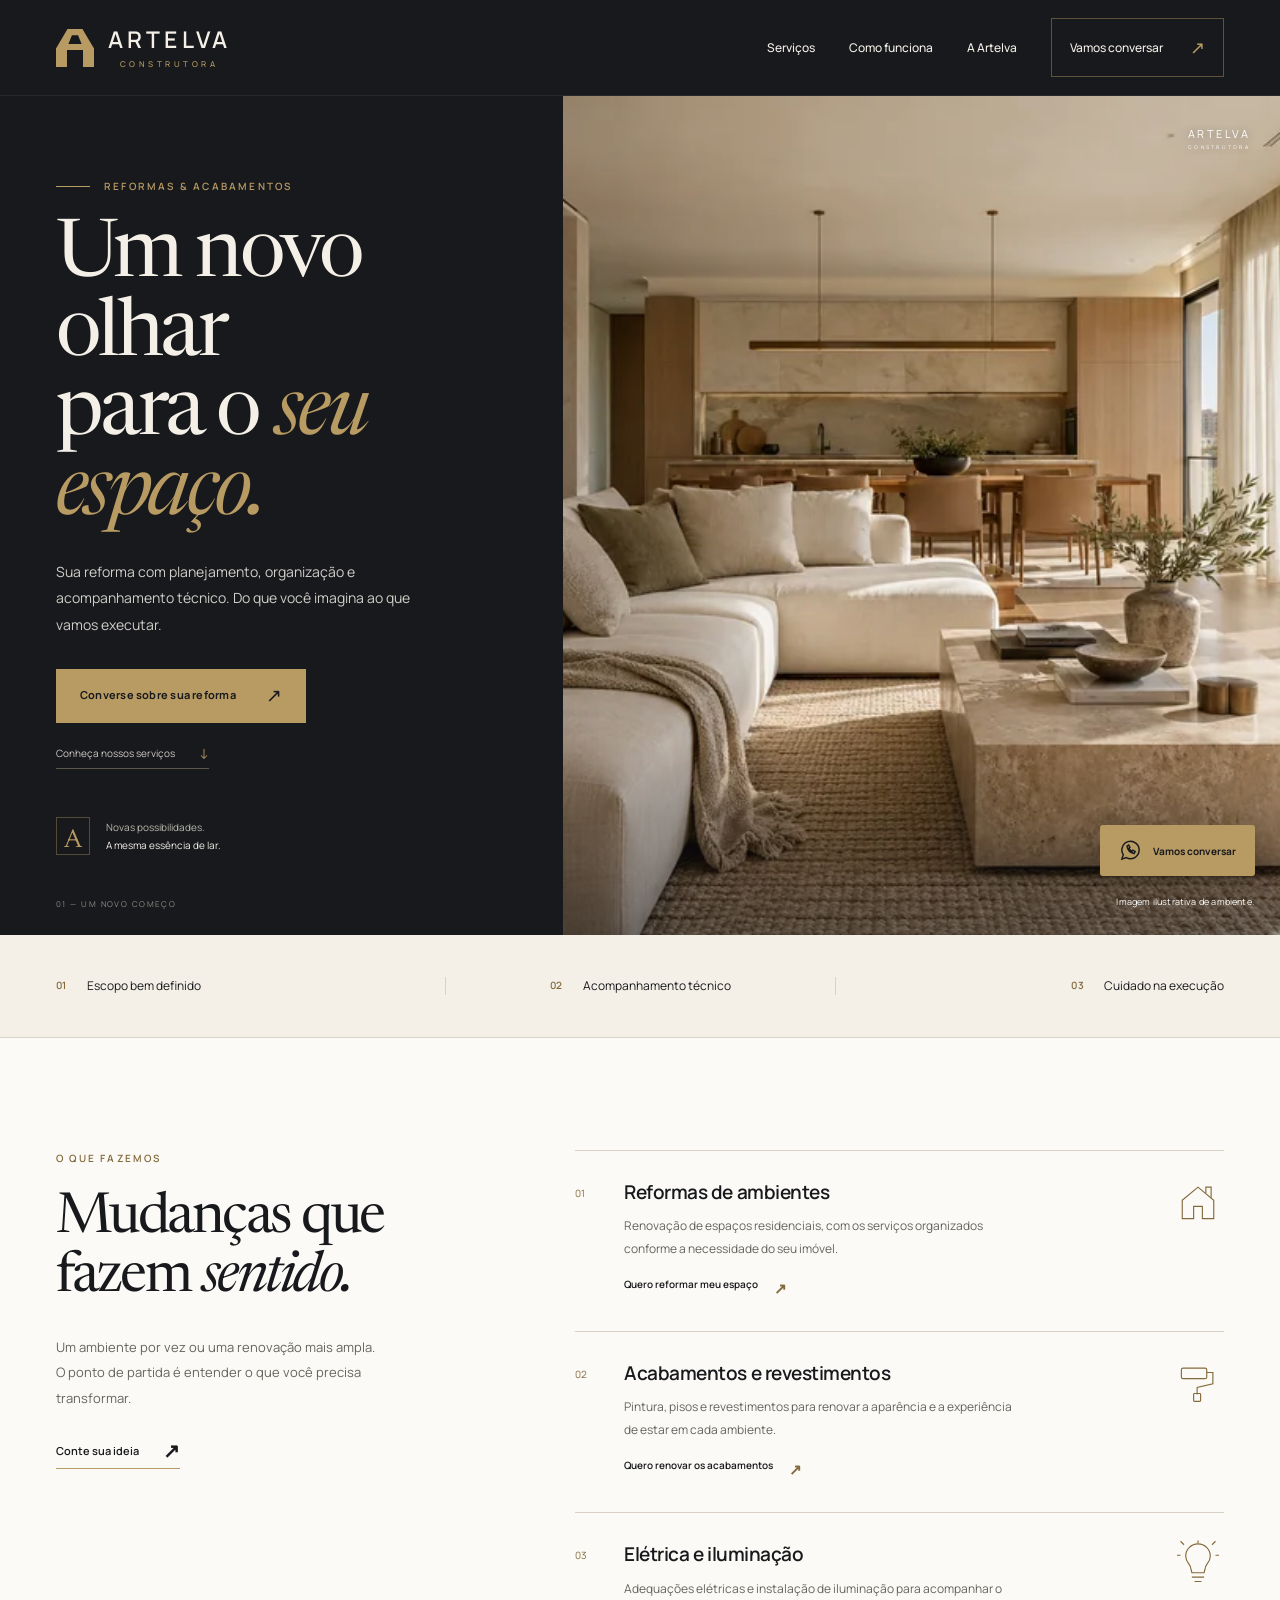
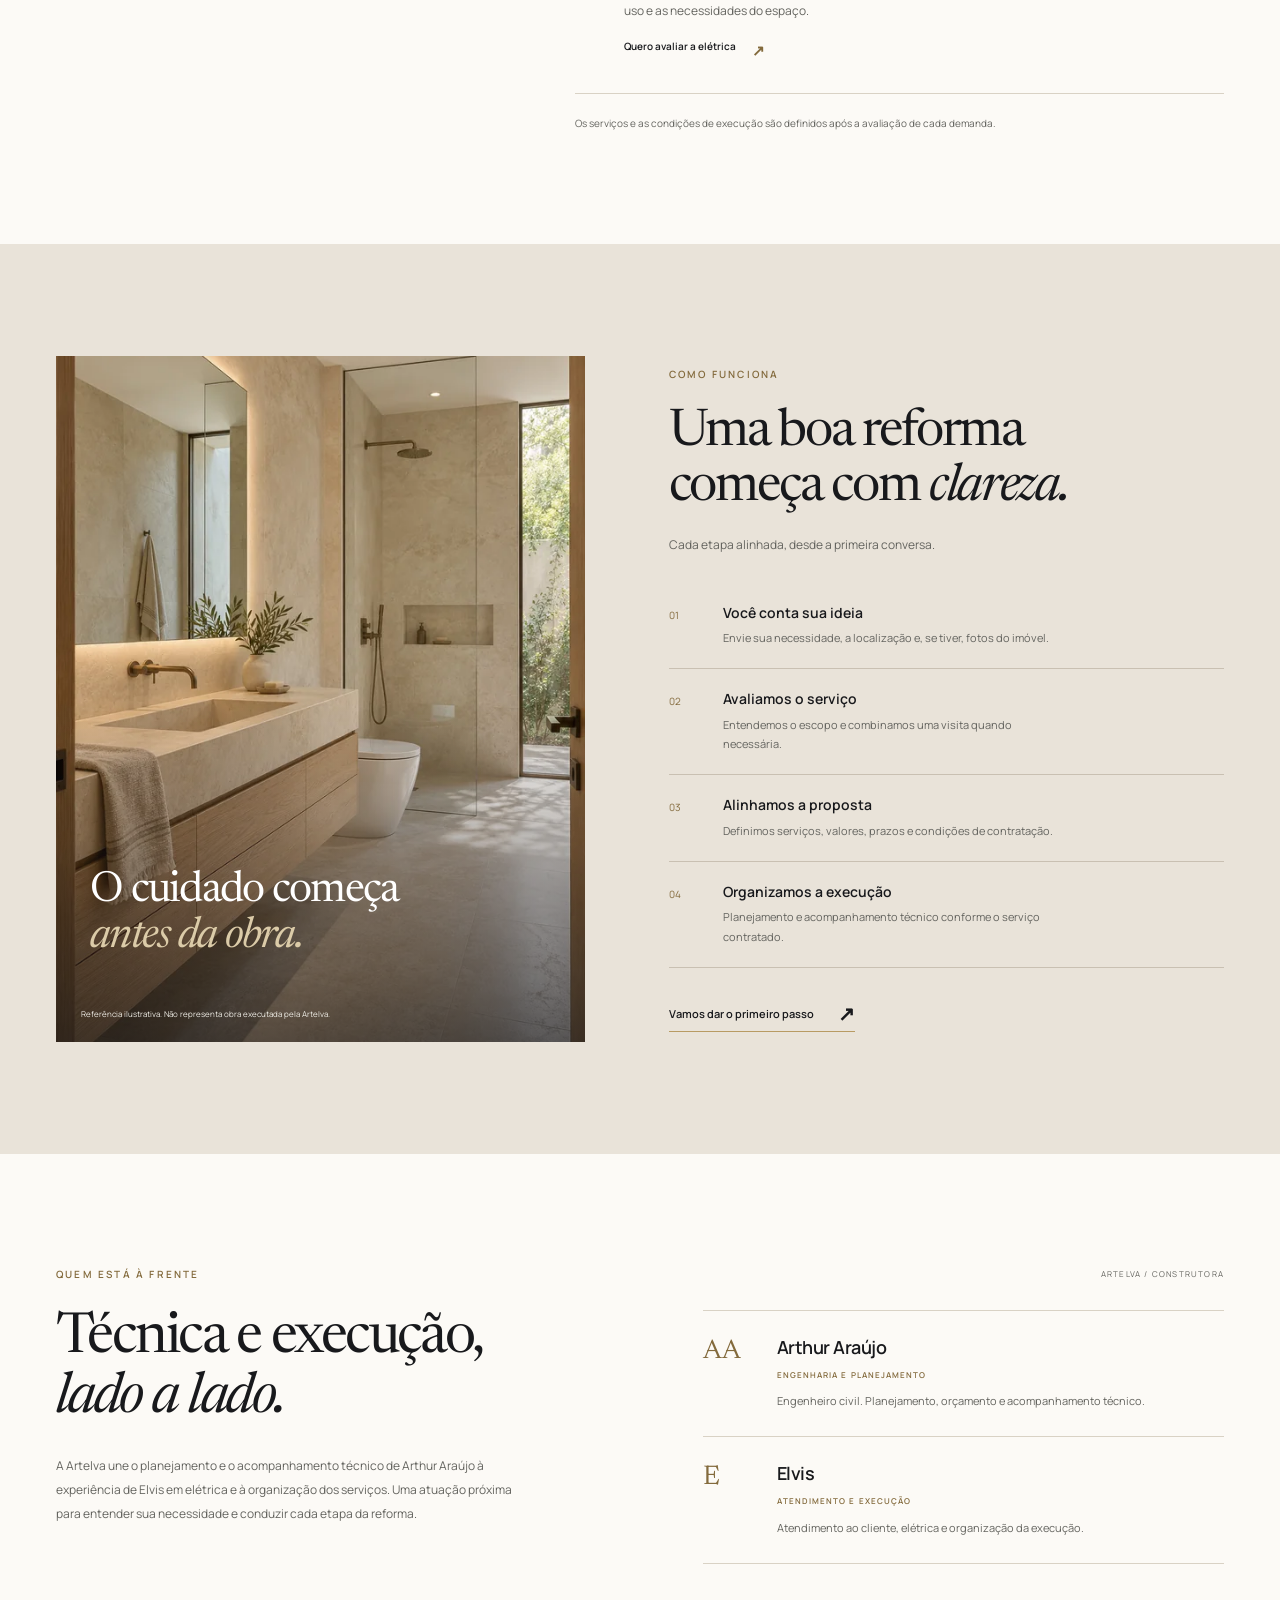
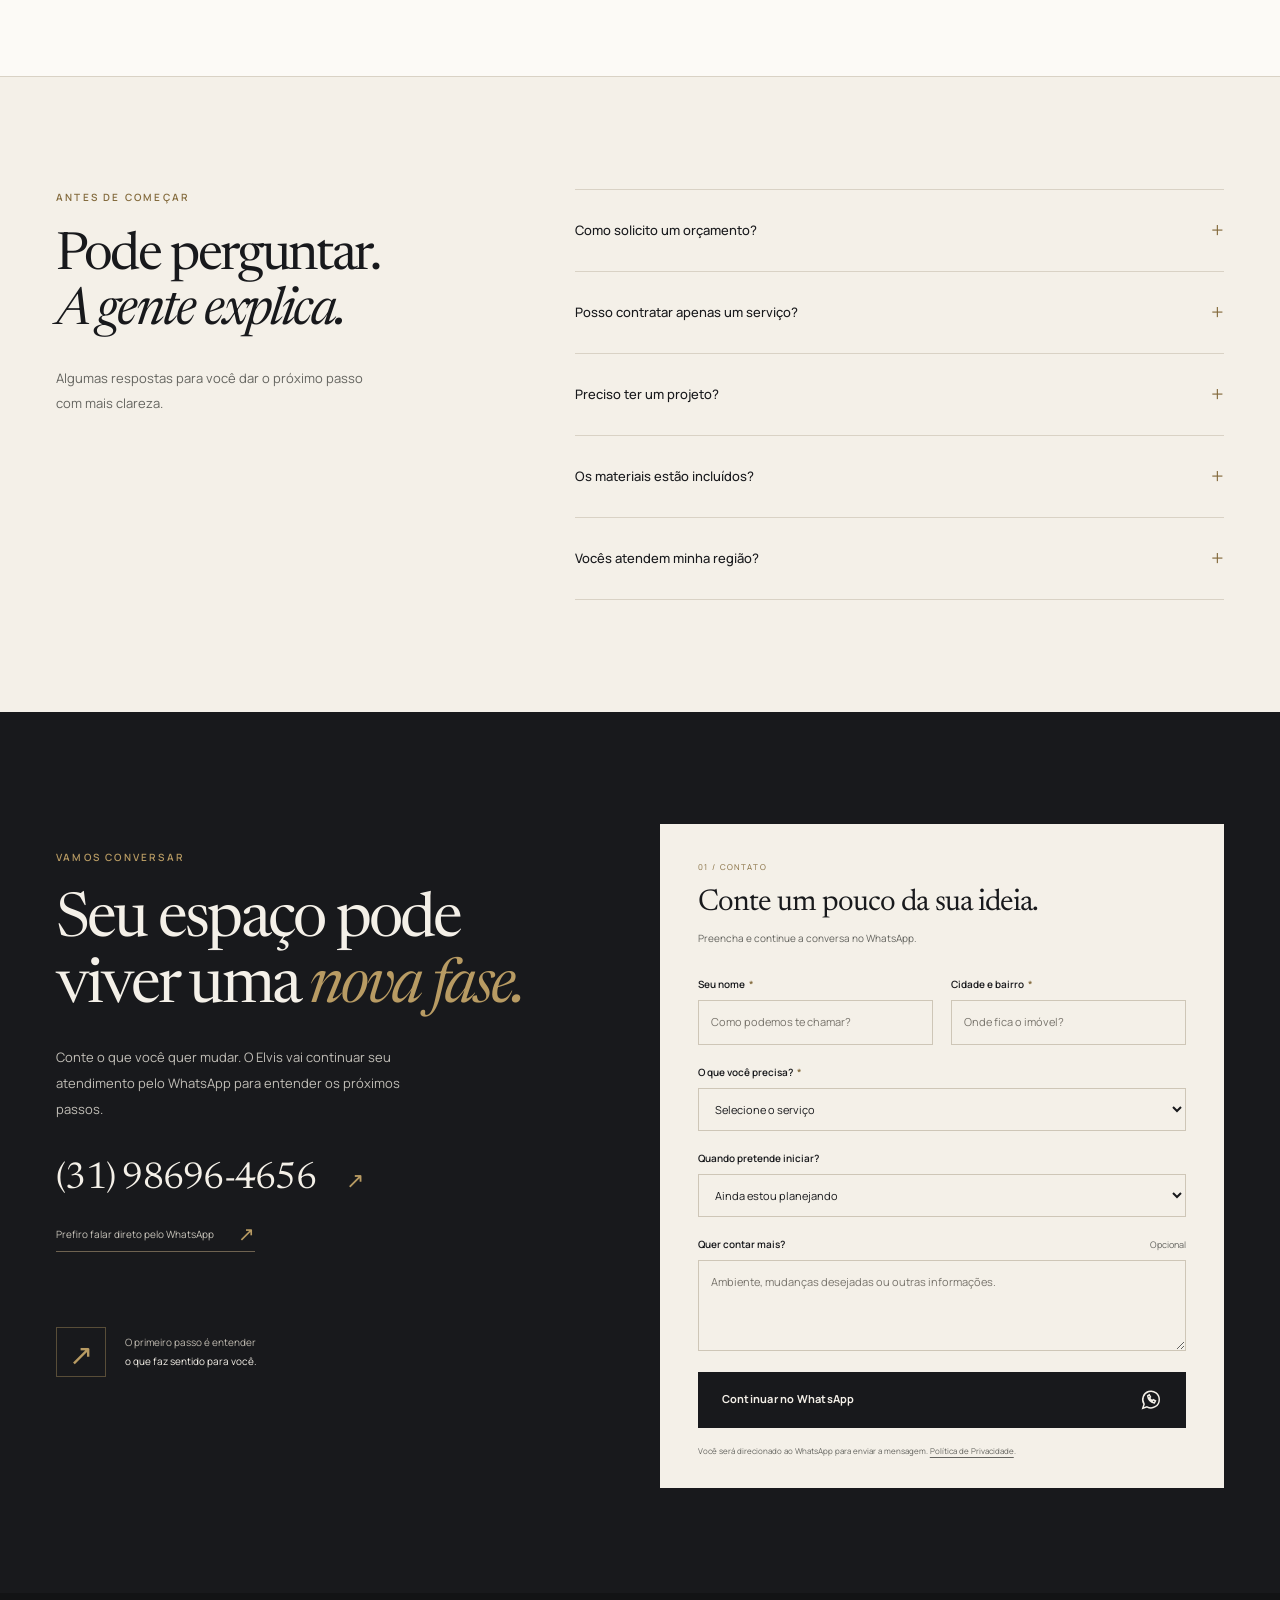
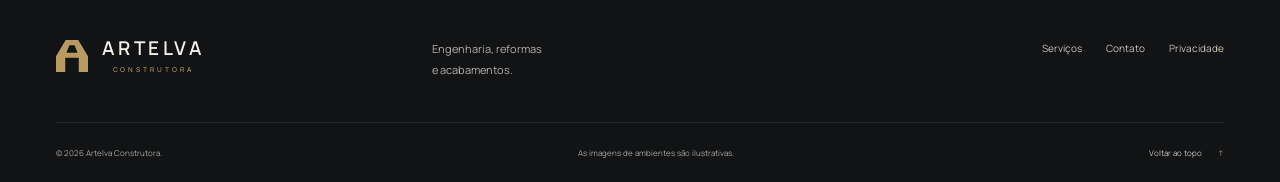
==== index.html @ 4dceb735 "Add files via upload" ====
<!doctype html>
<html lang="pt-BR">
<head>
  <meta charset="utf-8">
  <meta name="viewport" content="width=device-width, initial-scale=1">
  <meta name="theme-color" content="#18191c">
  <title>Artelva Construtora | Reformas e acabamentos</title>
  <meta name="description" content="Reformas de ambientes, pintura, revestimentos, elétrica e iluminação. Conheça a Artelva Construtora e converse sobre sua reforma pelo WhatsApp.">
  <meta property="og:type" content="website">
  <meta property="og:locale" content="pt_BR">
  <meta property="og:site_name" content="Artelva Construtora">
  <meta property="og:title" content="Artelva Construtora | Um novo olhar para o seu espaço">
  <meta property="og:description" content="Reformas e acabamentos com planejamento, organização e acompanhamento técnico. Converse com a Artelva pelo WhatsApp.">
  <meta name="twitter:card" content="summary_large_image">
  <link rel="icon" href="./assets/favicon.svg" type="image/svg+xml">
  <link rel="preload" href="./assets/fonts/manrope.woff2" as="font" type="font/woff2" crossorigin>
  <link rel="preload" href="./assets/fonts/newsreader.woff2" as="font" type="font/woff2" crossorigin>
  <link rel="preload" href="./assets/images/sala-1600.webp" as="image" imagesrcset="./assets/images/sala-800.webp 800w, ./assets/images/sala-1600.webp 1600w" imagesizes="(max-width: 760px) 100vw, 56vw">
  <link rel="stylesheet" href="./styles.css">
  <script src="./config.js" defer></script>
  <script src="./script.js" defer></script>
  <script type="application/ld+json">
  {"@context":"https://schema.org","@type":"GeneralContractor","name":"Artelva Construtora","description":"Reformas de ambientes, pintura, revestimentos, elétrica e iluminação.","telephone":"+55 31 98696-4656","contactPoint":{"@type":"ContactPoint","telephone":"+55 31 98696-4656","contactType":"customer service","availableLanguage":"Portuguese"}}
  </script>
</head>
<body>
  <a class="skip-link" href="#conteudo">Pular para o conteúdo</a>
  <header class="site-header">
    <div class="container header-inner">
      <a class="brand" href="#inicio" aria-label="Artelva Construtora, início">
        <svg class="brand-symbol" viewBox="0 0 100 100" aria-hidden="true"><path fill="currentColor" fill-rule="evenodd" d="M30.3 0H69.6L100 51.1V100H71.1V55.1H28.9V100H0V51.1ZM42 16.3H58L67.4 39.7H32.6Z"/></svg>
        <span class="brand-words"><span>ARTELVA</span><small>CONSTRUTORA</small></span>
      </a>
      <button class="menu-toggle" type="button" aria-expanded="false" aria-controls="navegacao" aria-label="Abrir menu" hidden><span></span><span></span></button>
      <nav class="main-nav" id="navegacao" aria-label="Menu principal">
        <a href="#servicos">Serviços</a>
        <a href="#processo">Como funciona</a>
        <a href="#sobre">A Artelva</a>
        <a class="nav-cta" href="#contato">Vamos conversar <span aria-hidden="true">↗</span></a>
      </nav>
    </div>
  </header>
  <main id="conteudo">
    <section class="hero" id="inicio" aria-labelledby="hero-title">
      <div class="hero-copy">
        <p class="eyebrow"><span></span> REFORMAS &amp; ACABAMENTOS</p>
        <h1 id="hero-title">Um novo olhar<br>para o <em>seu espaço.</em></h1>
        <p class="hero-description">Sua reforma com planejamento, organização e acompanhamento técnico. Do que você imagina ao que vamos executar.</p>
        <a class="button button-gold" href="#contato">Converse sobre sua reforma <span aria-hidden="true">↗</span></a>
        <a class="text-link hero-secondary" href="#servicos">Conheça nossos serviços <span aria-hidden="true">↓</span></a>
        <div class="hero-note"><span class="small-mark" aria-hidden="true">A</span><p>Novas possibilidades.<br><strong>A mesma essência de lar.</strong></p></div>
      </div>
      <figure class="hero-visual">
        <img src="./assets/images/sala-1600.webp" srcset="./assets/images/sala-800.webp 800w, ./assets/images/sala-1600.webp 1600w" sizes="(max-width: 760px) 100vw, 56vw" width="1536" height="1024" alt="Referência ilustrativa de sala integrada, com madeira clara, pedra natural e iluminação suave." fetchpriority="high" decoding="async">
        <div class="image-brand" aria-hidden="true">ARTELVA <span>CONSTRUTORA</span></div>
        <figcaption>Imagem ilustrativa de ambiente.</figcaption>
      </figure>
      <span class="hero-index" aria-hidden="true">01 — UM NOVO COMEÇO</span>
    </section>

    <div class="principles" aria-label="Nossa forma de trabalhar">
      <div class="container principles-inner">
        <p><span aria-hidden="true">01</span> Escopo bem definido</p>
        <p><span aria-hidden="true">02</span> Acompanhamento técnico</p>
        <p><span aria-hidden="true">03</span> Cuidado na execução</p>
      </div>
    </div>

    <section class="section services" id="servicos" aria-labelledby="services-title">
      <div class="container services-layout">
        <div class="section-intro">
          <p class="eyebrow dark-eyebrow">O QUE FAZEMOS</p>
          <h2 id="services-title">Mudanças que<br>fazem <em>sentido.</em></h2>
          <p>Um ambiente por vez ou uma renovação mais ampla. O ponto de partida é entender o que você precisa transformar.</p>
          <a class="text-link" href="#contato">Conte sua ideia <span aria-hidden="true">↗</span></a>
        </div>
        <div class="service-list">
          <article class="service-item">
            <span class="service-number" aria-hidden="true">01</span>
            <div><h3>Reformas de ambientes</h3><p>Renovação de espaços residenciais, com os serviços organizados conforme a necessidade do seu imóvel.</p><a class="service-link" href="#contato" data-service="Reformas de ambientes">Quero reformar meu espaço <span aria-hidden="true">↗</span></a></div>
            <svg class="service-icon" viewBox="0 0 48 48" fill="none" stroke="currentColor" stroke-width="1.3" aria-hidden="true"><path d="m6 22 18-15 18 15v21H29V29H19v14H6Z"/><path d="M33 14V7h6v12"/></svg>
          </article>
          <article class="service-item">
            <span class="service-number" aria-hidden="true">02</span>
            <div><h3>Acabamentos e revestimentos</h3><p>Pintura, pisos e revestimentos para renovar a aparência e a experiência de estar em cada ambiente.</p><a class="service-link" href="#contato" data-service="Pintura e revestimentos">Quero renovar os acabamentos <span aria-hidden="true">↗</span></a></div>
            <svg class="service-icon" viewBox="0 0 48 48" fill="none" stroke="currentColor" stroke-width="1.3" aria-hidden="true"><rect x="5" y="7" width="29" height="12" rx="2"/><path d="M34 12h7v13L23 29v8"/><rect x="19" y="36" width="8" height="9" rx="1"/></svg>
          </article>
          <article class="service-item">
            <span class="service-number" aria-hidden="true">03</span>
            <div><h3>Elétrica e iluminação</h3><p>Adequações elétricas e instalação de iluminação para acompanhar o uso e as necessidades do espaço.</p><a class="service-link" href="#contato" data-service="Elétrica e iluminação">Quero avaliar a elétrica <span aria-hidden="true">↗</span></a></div>
            <svg class="service-icon" viewBox="0 0 48 48" fill="none" stroke="currentColor" stroke-width="1.3" aria-hidden="true"><path d="M16 30c0-6-6-7-6-15a14 14 0 0 1 28 0c0 8-6 9-6 15l-1 4H17Z"/><path d="M17 39h14M20 44h8M24 0v-3M4 14H0m48 0h-4M8 2 4-2m36 4 4-4"/></svg>
          </article>
          <p class="service-note">Os serviços e as condições de execução são definidos após a avaliação de cada demanda.</p>
        </div>
      </div>
    </section>

    <section class="section process" id="processo" aria-labelledby="process-title">
      <div class="container process-layout">
        <figure class="process-visual">
          <img src="./assets/images/banheiro-1000.webp" srcset="./assets/images/banheiro-600.webp 600w, ./assets/images/banheiro-1000.webp 1000w" sizes="(max-width: 760px) 100vw, 42vw" width="1024" height="1536" alt="Referência ilustrativa de banheiro contemporâneo, com bancada de pedra, madeira e revestimentos claros." loading="lazy" decoding="async">
          <figcaption>Referência ilustrativa. Não representa obra executada pela Artelva.</figcaption>
          <span class="visual-caption" aria-hidden="true">O cuidado começa<br><em>antes da obra.</em></span>
        </figure>
        <div class="process-copy">
          <p class="eyebrow dark-eyebrow">COMO FUNCIONA</p>
          <h2 id="process-title">Uma boa reforma<br>começa com <em>clareza.</em></h2>
          <p class="section-description">Cada etapa alinhada, desde a primeira conversa.</p>
          <ol class="steps">
            <li><span aria-hidden="true">01</span><div><h3>Você conta sua ideia</h3><p>Envie sua necessidade, a localização e, se tiver, fotos do imóvel.</p></div></li>
            <li><span aria-hidden="true">02</span><div><h3>Avaliamos o serviço</h3><p>Entendemos o escopo e combinamos uma visita quando necessária.</p></div></li>
            <li><span aria-hidden="true">03</span><div><h3>Alinhamos a proposta</h3><p>Definimos serviços, valores, prazos e condições de contratação.</p></div></li>
            <li><span aria-hidden="true">04</span><div><h3>Organizamos a execução</h3><p>Planejamento e acompanhamento técnico conforme o serviço contratado.</p></div></li>
          </ol>
          <a class="text-link" href="#contato">Vamos dar o primeiro passo <span aria-hidden="true">↗</span></a>
        </div>
      </div>
    </section>

    <section class="section about" id="sobre" aria-labelledby="about-title">
      <div class="container">
        <div class="about-top"><p class="eyebrow dark-eyebrow">QUEM ESTÁ À FRENTE</p><span class="about-signature" aria-hidden="true">ARTELVA / CONSTRUTORA</span></div>
        <div class="about-layout">
          <div><h2 id="about-title">Técnica e execução,<br><em>lado a lado.</em></h2><p class="about-description">A Artelva une o planejamento e o acompanhamento técnico de Arthur Araújo à experiência de Elvis em elétrica e à organização dos serviços. Uma atuação próxima para entender sua necessidade e conduzir cada etapa da reforma.</p></div>
          <div class="team-list">
            <article class="team-member"><span class="team-initial" aria-hidden="true">AA</span><div><h3>Arthur Araújo</h3><p class="team-role">ENGENHARIA E PLANEJAMENTO</p><p>Engenheiro civil. Planejamento, orçamento e acompanhamento técnico.</p></div></article>
            <article class="team-member"><span class="team-initial" aria-hidden="true">E</span><div><h3>Elvis</h3><p class="team-role">ATENDIMENTO E EXECUÇÃO</p><p>Atendimento ao cliente, elétrica e organização da execução.</p></div></article>
          </div>
        </div>
      </div>
    </section>

    <section class="section faq" id="duvidas" aria-labelledby="faq-title">
      <div class="container faq-layout">
        <div class="section-intro"><p class="eyebrow dark-eyebrow">ANTES DE COMEÇAR</p><h2 id="faq-title">Pode perguntar.<br><em>A gente explica.</em></h2><p>Algumas respostas para você dar o próximo passo com mais clareza.</p></div>
        <div class="faq-list">
          <details><summary>Como solicito um orçamento?<span aria-hidden="true">+</span></summary><p>Entre em contato pelo WhatsApp e envie o serviço desejado, a cidade e o bairro do imóvel. Fotos ou vídeos ajudam na primeira avaliação. Depois, alinhamos as informações e a necessidade de uma visita.</p></details>
          <details><summary>Posso contratar apenas um serviço?<span aria-hidden="true">+</span></summary><p>Sim. Você pode solicitar um serviço específico, como pintura, revestimentos ou elétrica e iluminação. A proposta considera o que será executado e as condições do local.</p></details>
          <details><summary>Preciso ter um projeto?<span aria-hidden="true">+</span></summary><p>Depende das intervenções. Se você já tem projeto, envie para avaliação. Quando forem necessários projetos ou definições técnicas adicionais, essa necessidade será alinhada antes da contratação.</p></details>
          <details><summary>Os materiais estão incluídos?<span aria-hidden="true">+</span></summary><p>A proposta informa quais materiais, serviços e demais itens estão incluídos. Tudo é alinhado antes da contratação, conforme o escopo de cada reforma.</p></details>
          <details><summary>Vocês atendem minha região?<span aria-hidden="true">+</span></summary><p>Informe sua cidade e seu bairro pelo WhatsApp. Confirmamos a possibilidade de atendimento antes de combinar a visita.</p></details>
        </div>
      </div>
    </section>

    <section class="section contact" id="contato" aria-labelledby="contact-title">
      <div class="container contact-layout">
        <div class="contact-copy">
          <p class="eyebrow">VAMOS CONVERSAR</p>
          <h2 id="contact-title">Seu espaço pode<br>viver uma <em>nova fase.</em></h2>
          <p>Conte o que você quer mudar. O Elvis vai continuar seu atendimento pelo WhatsApp para entender os próximos passos.</p>
          <a class="contact-phone" href="https://wa.me/5531986964656?text=Ol%C3%A1%21%20Vim%20pelo%20site%20da%20Artelva%20e%20gostaria%20de%20conversar%20sobre%20uma%20reforma." data-whatsapp data-placement="contact_phone" target="_blank" rel="noopener noreferrer"><span data-phone-display>(31) 98696-4656</span><span aria-hidden="true">↗</span></a>
          <a class="text-link contact-direct" href="https://wa.me/5531986964656?text=Ol%C3%A1%21%20Vim%20pelo%20site%20da%20Artelva%20e%20gostaria%20de%20conversar%20sobre%20uma%20reforma." data-whatsapp data-placement="contact_direct" target="_blank" rel="noopener noreferrer">Prefiro falar direto pelo WhatsApp <span aria-hidden="true">↗</span></a>
          <p class="contact-region" data-region hidden></p>
          <div class="contact-detail"><span aria-hidden="true">↗</span><p>O primeiro passo é entender<br><strong>o que faz sentido para você.</strong></p></div>
        </div>
        <form class="quote-form" id="quote-form" action="https://wa.me/5531986964656" method="get" aria-labelledby="form-title">
          <div class="form-heading"><span class="form-number" aria-hidden="true">01 / CONTATO</span><h3 id="form-title">Conte um pouco da sua ideia.</h3><p>Preencha e continue a conversa no WhatsApp.</p></div>
          <div class="form-grid">
            <div class="field"><label for="client-name">Seu nome <span aria-hidden="true">*</span></label><input id="client-name" name="nome" type="text" autocomplete="name" minlength="2" maxlength="80" placeholder="Como podemos te chamar?" required></div>
            <div class="field"><label for="client-location">Cidade e bairro <span aria-hidden="true">*</span></label><input id="client-location" name="local" type="text" autocomplete="off" minlength="3" maxlength="140" placeholder="Onde fica o imóvel?" required></div>
          </div>
          <div class="field"><label for="client-service">O que você precisa? <span aria-hidden="true">*</span></label><select id="client-service" name="servico" required><option value="">Selecione o serviço</option><option>Reformas de ambientes</option><option>Pintura e revestimentos</option><option>Elétrica e iluminação</option><option>Mais de um serviço</option><option>Quero entender as possibilidades</option></select></div>
          <div class="field"><label for="client-time">Quando pretende iniciar?</label><select id="client-time" name="prazo"><option>Ainda estou planejando</option><option>Assim que possível</option><option>Nos próximos 30 dias</option><option>Daqui a 1 a 3 meses</option><option>Mais adiante</option></select></div>
          <div class="field"><label for="client-description">Quer contar mais? <span class="optional">Opcional</span></label><textarea id="client-description" name="detalhes" rows="3" maxlength="1000" placeholder="Ambiente, mudanças desejadas ou outras informações."></textarea></div>
          <button class="button button-dark form-submit" type="submit">Continuar no WhatsApp <svg viewBox="0 0 24 24" fill="none" stroke="currentColor" stroke-width="1.6" aria-hidden="true"><path d="M21 11.6a9 9 0 0 1-13.4 7.8L3 21l1.5-4.6A9 9 0 1 1 21 11.6Z"/><path d="M8.4 7.5c.5 3.9 3.2 6.8 7.3 7.7l1.2-2.2-2.5-1.3-1 1.1a7.2 7.2 0 0 1-3-3.1l1-1-1.3-2.4Z"/></svg></button>
          <p class="form-status" id="form-status" role="status" aria-live="polite"></p>
          <p class="form-privacy">Você será direcionado ao WhatsApp para enviar a mensagem. <a href="./privacidade.html">Política de Privacidade</a>.</p>
          <noscript><p class="noscript-note">Para montar a mensagem automaticamente, ative o JavaScript ou <a href="https://wa.me/5531986964656" target="_blank" rel="noopener noreferrer">fale diretamente pelo WhatsApp</a>.</p></noscript>
        </form>
      </div>
    </section>
  </main>
  <footer class="site-footer">
    <div class="container footer-main">
      <a class="brand" href="#inicio" aria-label="Artelva Construtora, voltar ao início"><svg class="brand-symbol" viewBox="0 0 100 100" aria-hidden="true"><path fill="currentColor" fill-rule="evenodd" d="M30.3 0H69.6L100 51.1V100H71.1V55.1H28.9V100H0V51.1ZM42 16.3H58L67.4 39.7H32.6Z"/></svg><span class="brand-words"><span>ARTELVA</span><small>CONSTRUTORA</small></span></a>
      <p>Engenharia, reformas<br>e acabamentos.</p>
      <div class="footer-links"><a href="#servicos">Serviços</a><a href="#contato">Contato</a><a href="./privacidade.html">Privacidade</a><a data-instagram target="_blank" rel="noopener noreferrer" hidden>Instagram <span aria-hidden="true">↗</span></a><button type="button" class="text-button" data-consent-settings hidden>Preferências de medição</button></div>
    </div>
    <div class="container footer-bottom"><p>© <span data-year>2026</span> Artelva Construtora.</p><p>As imagens de ambientes são ilustrativas.</p><a href="#inicio">Voltar ao topo <span aria-hidden="true">↑</span></a></div>
  </footer>
  <a class="floating-whatsapp" href="https://wa.me/5531986964656?text=Ol%C3%A1%21%20Vim%20pelo%20site%20da%20Artelva%20e%20gostaria%20de%20conversar%20sobre%20uma%20reforma." data-whatsapp data-placement="floating" target="_blank" rel="noopener noreferrer" aria-label="Conversar com a Artelva no WhatsApp"><svg viewBox="0 0 24 24" fill="none" stroke="currentColor" stroke-width="1.5" aria-hidden="true"><path d="M21 11.6a9 9 0 0 1-13.4 7.8L3 21l1.5-4.6A9 9 0 1 1 21 11.6Z"/><path d="M8.4 7.5c.5 3.9 3.2 6.8 7.3 7.7l1.2-2.2-2.5-1.3-1 1.1a7.2 7.2 0 0 1-3-3.1l1-1-1.3-2.4Z"/></svg><span>Vamos conversar</span></a>
  <section class="consent-banner" id="consent-banner" aria-labelledby="consent-title" hidden><div><h2 id="consent-title">Medição de anúncios</h2><p>Com sua permissão, usamos ferramentas de medição para entender os acessos e os cliques nos anúncios. Você pode conversar conosco mesmo se recusar. <a href="./privacidade.html">Saiba mais</a>.</p></div><div class="consent-actions"><button type="button" class="button button-outline" data-consent="denied">Recusar</button><button type="button" class="button button-gold" data-consent="granted">Aceitar medição</button></div></section>
</body>
</html>
---- styles.css ----
@font-face{font-family:Manrope;src:url('./assets/fonts/manrope.woff2') format('woff2');font-style:normal;font-weight:200 800;font-display:swap}
@font-face{font-family:Newsreader;src:url('./assets/fonts/newsreader.woff2') format('woff2');font-style:normal;font-weight:200 800;font-display:swap}
@font-face{font-family:Newsreader;src:url('./assets/fonts/newsreader-italic.woff2') format('woff2');font-style:italic;font-weight:200 800;font-display:swap}
:root{--ink:#18191c;--ink-soft:#242529;--gold:#b89b63;--gold-dark:#836a3c;--ivory:#f4f0e8;--paper:#fcfaf6;--sand:#e9e3d9;--muted:#64645f;--line:#d9d2c5;--serif:Newsreader,Georgia,'Times New Roman',serif;--sans:Manrope,Arial,sans-serif;--container:1248px}
*{box-sizing:border-box}html{scroll-behavior:smooth;scroll-padding-top:105px}body{margin:0;background:var(--ivory);color:var(--ink);font:15px/1.8 var(--sans);-webkit-font-smoothing:antialiased}a{color:inherit;text-decoration:none}button,input,select,textarea{font:inherit}button,a,input,select,textarea{-webkit-tap-highlight-color:transparent}button{cursor:pointer}button:disabled{cursor:wait}button,a{touch-action:manipulation}img,svg{display:block;max-width:100%}figure,p,h1,h2,h3{margin:0}ul,ol{margin:0;padding:0}em{font-family:var(--serif);font-weight:400}h1,h2{font-family:var(--serif);font-weight:400;letter-spacing:-.045em;line-height:1.06}h2{font-size:clamp(44px,4.4vw,64px)}h3{font-weight:600;line-height:1.4}p{overflow-wrap:break-word}a,button,input,select,textarea,summary{outline-offset:5px}a:focus-visible,button:focus-visible,input:focus-visible,select:focus-visible,textarea:focus-visible,summary:focus-visible{outline:2px solid var(--gold-dark)}[hidden]{display:none!important}::selection{background:var(--gold);color:var(--ink)}.container{width:min(var(--container),calc(100% - 112px));margin-inline:auto}.section{padding:112px 0}.eyebrow{font-size:10px;font-weight:600;letter-spacing:.22em;line-height:1.6;color:var(--gold);margin-bottom:24px;display:flex;align-items:center;gap:14px}.eyebrow>span{height:1px;width:34px;background:currentColor}.dark-eyebrow{color:var(--gold-dark)}.skip-link{position:fixed;top:8px;left:8px;z-index:200;padding:12px 18px;background:var(--gold);color:var(--ink);transform:translateY(-150%)}.skip-link:focus{transform:translateY(0)}
.site-header{height:96px;background:var(--ink);color:var(--ivory);border-bottom:1px solid #ffffff12;position:relative;z-index:40}.header-inner{height:100%;display:flex;align-items:center;justify-content:space-between;gap:24px}.brand{display:inline-flex;gap:14px;align-items:center;flex-shrink:0}.brand-symbol{width:38px;height:38px;color:var(--gold)}.brand-words{display:flex;flex-direction:column;align-items:center;line-height:1}.brand-words>span{font-size:23px;font-weight:600;letter-spacing:.18em;margin-right:-.18em}.brand-words small{font-size:8px;font-weight:500;letter-spacing:.44em;margin-top:9px;margin-right:-.44em;color:var(--gold)}.main-nav{display:flex;align-items:center;gap:34px;font-size:12px;font-weight:500}.main-nav>a:not(.nav-cta){position:relative}.main-nav>a:not(.nav-cta):after{content:'';position:absolute;bottom:-7px;left:0;height:1px;width:0;background:var(--gold);transition:width .2s}.main-nav>a:hover:after{width:100%}.nav-cta{border:1px solid #b89b6370;padding:12px 18px;display:flex;gap:27px;align-items:center;transition:background .2s}.nav-cta>span{color:var(--gold);font-size:18px}.nav-cta:hover{background:#b89b6314}.menu-toggle{display:none;border:1px solid #ffffff35;width:44px;height:44px;background:transparent;color:var(--ivory);padding:12px}.menu-toggle span{height:1px;width:100%;background:currentColor;display:block;margin:5px 0;transition:transform .2s}
.hero{display:grid;grid-template-columns:44% 56%;background:var(--ink);color:var(--ivory);position:relative;min-height:676px}.hero-copy{padding:82px 42px 80px max(56px,calc((100vw - var(--container))/2));align-self:center;position:relative;z-index:1}.hero h1{font-size:clamp(65px,6.25vw,98px);margin:0 0 24px;line-height:.99;max-width:630px}.hero h1 em{color:var(--gold)}.hero-description{max-width:370px;font-size:14px;line-height:1.9;color:#d0cec8;margin-bottom:30px}.button{display:inline-flex;align-items:center;justify-content:center;gap:30px;min-height:54px;padding:16px 23px;border:1px solid transparent;border-radius:0;font-size:11px;font-weight:700;letter-spacing:.02em;line-height:1.5;transition:background .2s,color .2s,transform .2s}.button>span{font-size:19px;line-height:1;font-weight:400}.button-gold{background:var(--gold);color:var(--ink)}.button-gold:hover{background:#c7ac79;transform:translateY(-2px)}.button-dark{background:var(--ink);color:var(--ivory)}.button-dark:hover{background:#343530}.button-outline{border-color:var(--line);background:transparent;color:var(--ink)}.button-outline:hover{background:var(--sand)}.text-link{display:inline-flex;align-items:center;gap:24px;font-size:11px;font-weight:600;padding-bottom:7px;border-bottom:1px solid var(--gold);line-height:1.5}.text-link>span{font-size:20px;line-height:1;transition:transform .2s}.text-link:hover>span{transform:translate(2px,-2px)}.hero-secondary{display:flex;width:fit-content;margin-top:23px;color:#cfccc4;border-bottom-color:#5c574c;font-weight:400;font-size:10px}.hero-secondary>span{color:var(--gold);font-size:14px}.hero-note{margin-top:48px;display:flex;gap:16px;align-items:center}.small-mark{border:1px solid #b89b6360;width:34px;height:38px;display:grid;place-items:center;font-family:var(--serif);font-size:26px;color:var(--gold)}.hero-note p{font-size:10px;line-height:1.8;color:#bcb9b1}.hero-note strong{font-weight:400;color:var(--ivory)}.hero-visual{position:relative;min-width:0;overflow:hidden;min-height:676px}.hero-visual img{position:absolute;width:100%;height:100%;object-fit:cover;object-position:52% center;inset:0}.hero-visual:after{content:'';position:absolute;inset:0;background:linear-gradient(90deg,#18191c14,transparent 35%),linear-gradient(0deg,#18191c70,transparent 23%);pointer-events:none}.hero-visual figcaption{position:absolute;bottom:24px;right:26px;font-size:9px;color:white;z-index:1;letter-spacing:.02em}.image-brand{position:absolute;top:30px;right:30px;z-index:1;color:#fff;font-size:11px;letter-spacing:.22em;line-height:1.4;text-shadow:0 1px 8px #18191c70}.image-brand span{display:block;text-align:center;font-size:5px;letter-spacing:.45em;margin-top:3px}.hero-index{position:absolute;bottom:23px;left:max(56px,calc((100vw - var(--container))/2));font-size:8px;letter-spacing:.18em;color:#8f8b82}
.principles{border-bottom:1px solid var(--line);background:var(--ivory)}.principles-inner{display:grid;grid-template-columns:repeat(3,1fr);align-items:center;min-height:102px}.principles p{font-size:12px;display:flex;align-items:center;justify-content:center;gap:20px;line-height:1.5}.principles p+p{border-left:1px solid var(--line)}.principles p:first-child{justify-content:flex-start}.principles p:last-child{justify-content:flex-end}.principles p>span{font-size:10px;color:var(--gold-dark);font-weight:600;letter-spacing:.03em}
.services{background:var(--paper)}.services-layout{display:grid;grid-template-columns:.84fr 1.3fr;gap:100px}.section-intro h2{margin-bottom:26px}.section-intro>p:not(.eyebrow){color:var(--muted);font-size:13px;line-height:1.95;max-width:330px}.section-intro .text-link{margin-top:30px}.service-item{display:grid;grid-template-columns:29px 1fr 47px;gap:20px;padding:28px 0;border-top:1px solid var(--line)}.service-number{font-size:10px;color:var(--gold-dark);padding-top:5px}.service-item h3{font-size:19px;letter-spacing:-.025em;margin-bottom:10px}.service-item p{color:var(--muted);font-size:12px;line-height:1.9;max-width:390px}.service-link{display:inline-flex;gap:16px;font-size:10px;margin-top:14px;font-weight:600;border-bottom:1px solid transparent}.service-link:hover{border-color:var(--gold)}.service-link span{font-size:15px;color:var(--gold-dark)}.service-icon{width:42px;height:42px;color:var(--gold-dark);margin-top:2px;overflow:visible}.service-note{font-size:10px;color:var(--muted);border-top:1px solid var(--line);padding-top:20px;line-height:1.8}
.process{background:var(--sand)}.process-layout{display:grid;grid-template-columns:1fr 1.05fr;gap:84px;align-items:stretch}.process-visual{position:relative;min-height:655px;overflow:hidden}.process-visual img{width:100%;height:100%;position:absolute;inset:0;object-fit:cover}.process-visual:after{content:'';position:absolute;inset:50% 0 0;background:linear-gradient(0deg,#18191caa,transparent)}.process-visual figcaption{position:absolute;bottom:21px;left:25px;right:25px;z-index:1;font-size:8px;line-height:1.7;color:#eeece5}.visual-caption{position:absolute;bottom:82px;left:34px;font:43px/1.07 var(--serif);letter-spacing:-.04em;color:white;z-index:1}.visual-caption em{color:#dbcba8}.process-copy{padding:10px 0}.process-copy h2{font-size:clamp(42px,4.05vw,58px);margin-bottom:18px}.section-description{color:var(--muted);font-size:12px}.steps{list-style:none;margin:27px 0 31px}.steps li{display:grid;grid-template-columns:37px 1fr;gap:17px;padding:20px 0;border-bottom:1px solid #c9c0b2}.steps li>span{font-size:10px;color:var(--gold-dark);line-height:2.4;letter-spacing:.04em}.steps h3{font-size:14px;margin-bottom:6px}.steps p{font-size:11px;color:var(--muted);line-height:1.8;max-width:340px}
.about{background:var(--paper)}.about-top{display:flex;align-items:center;justify-content:space-between;margin-bottom:28px}.about-top .eyebrow{margin-bottom:0}.about-signature{font-size:8px;letter-spacing:.15em;color:var(--muted)}.about-layout{display:grid;grid-template-columns:1.05fr 1fr;gap:100px}.about h2{font-size:clamp(46px,4.4vw,64px)}.about-description{font-size:12px;line-height:2;color:var(--muted);max-width:470px;margin-top:25px}.team-list{align-self:center}.team-member{display:grid;grid-template-columns:52px 1fr;gap:22px;padding:24px 0;border-top:1px solid var(--line)}.team-member:last-child{border-bottom:1px solid var(--line)}.team-initial{font-family:var(--serif);font-size:27px;line-height:1;color:var(--gold-dark);padding-top:3px}.team-member h3{font-size:18px;letter-spacing:-.03em}.team-role{font-size:8px!important;font-weight:600;letter-spacing:.13em;color:var(--gold-dark)!important;margin:7px 0 9px}.team-member p{font-size:11px;color:var(--muted);line-height:1.9}
.faq{background:var(--ivory);border-top:1px solid var(--line)}.faq-layout{display:grid;grid-template-columns:.84fr 1.3fr;gap:100px}.faq h2{font-size:clamp(42px,4.1vw,58px)}.faq-list{border-top:1px solid var(--line)}.faq details{border-bottom:1px solid var(--line)}.faq summary{cursor:pointer;display:flex;justify-content:space-between;align-items:center;gap:20px;list-style:none;font-size:13px;font-weight:500;padding:23px 0;line-height:1.6}.faq summary::-webkit-details-marker{display:none}.faq summary>span{font-size:22px;color:var(--gold-dark);font-weight:300;transition:transform .2s}.faq details[open] summary>span{transform:rotate(45deg)}.faq details>p{color:var(--muted);font-size:12px;line-height:1.95;max-width:530px;padding:0 35px 23px 0}
.contact{background:var(--ink);color:var(--ivory);padding:112px 0 105px}.contact-layout{display:grid;grid-template-columns:1fr 1.12fr;gap:100px;align-items:start}.contact-copy{padding-top:25px}.contact h2{font-size:clamp(48px,4.8vw,71px)}.contact h2 em{color:var(--gold)}.contact-copy>p:not(.eyebrow):not(.contact-region){font-size:13px;color:#c1beb7;line-height:2;max-width:365px;margin-top:24px}.contact-phone{display:flex;width:fit-content;gap:30px;align-items:center;font-family:var(--serif);font-size:37px;letter-spacing:-.02em;line-height:1.2;margin-top:36px}.contact-phone>span:last-child{font:22px var(--sans);color:var(--gold)}.contact-direct{font-size:10px;margin-top:22px;font-weight:400;color:#c9c5bb;border-bottom-color:#6e6250}.contact-direct>span{color:var(--gold)}.contact-region{color:#c9c5bb;font-size:11px;margin-top:26px}.contact-detail{display:flex;gap:19px;margin-top:75px;align-items:center}.contact-detail>span{color:var(--gold);font-size:29px;border:1px solid #b89b6366;width:50px;height:50px;display:grid;place-items:center}.contact-detail p{font-size:10px;color:#bfbab0;line-height:1.9}.contact-detail strong{font-weight:400;color:var(--ivory)}.quote-form{padding:36px 38px 30px;background:var(--ivory);color:var(--ink)}.form-number{display:block;font-size:8px;letter-spacing:.17em;color:var(--gold-dark);margin-bottom:12px}.form-heading h3{font:30px/1.1 var(--serif);letter-spacing:-.03em}.form-heading p{font-size:10px;color:var(--muted);margin-top:9px}.form-heading{margin-bottom:28px}.form-grid{display:grid;grid-template-columns:1fr 1fr;gap:18px}.field{display:flex;flex-direction:column;gap:7px;margin-bottom:18px;min-width:0}.field label{font-size:10px;font-weight:600;display:flex;gap:4px;align-items:baseline}.field label>span:not(.optional){color:var(--gold-dark)}.optional{font-size:9px;font-weight:400;color:var(--muted);margin-left:auto}.field input,.field select,.field textarea{width:100%;border:1px solid #cec6b7;border-radius:0;background:transparent;color:var(--ink);font-size:11px;padding:12px;line-height:1.7;min-height:43px;transition:border-color .2s;min-width:0}.field input::placeholder,.field textarea::placeholder{color:#77736b;opacity:1}.field input:focus,.field select:focus,.field textarea:focus{border-color:var(--gold-dark)}.field textarea{resize:vertical;min-height:91px;max-height:300px}.field select{appearance:auto;padding-right:8px}.form-submit{width:100%;justify-content:space-between;font-size:11px;margin-top:3px}.form-submit svg{width:22px;height:22px}.form-privacy{font-size:8px;color:var(--muted);line-height:1.9;margin-top:15px}.form-privacy a{text-decoration:underline;text-underline-offset:3px}.form-status{font-size:10px;color:var(--gold-dark);margin-top:12px;line-height:1.6}.form-status:empty{display:none}.noscript-note{font-size:11px;margin-top:12px}.noscript-note a{text-decoration:underline}
.site-footer{background:#121315;color:var(--ivory);padding:46px 0 22px}.footer-main{display:grid;grid-template-columns:1fr 1fr 1.2fr;gap:30px;align-items:start;padding-bottom:41px}.footer-main>.brand{justify-self:start}.footer-main>.brand .brand-symbol{width:32px;height:32px}.footer-main>.brand .brand-words>span{font-size:19px}.footer-main>.brand .brand-words small{font-size:6.7px}.footer-main>p{color:#b4afa5;font-size:11px;line-height:1.9}.footer-links{display:flex;flex-wrap:wrap;gap:14px 24px;font-size:10px;color:#c9c3b7;justify-content:flex-end}.footer-links a:hover{text-decoration:underline;text-underline-offset:4px}.footer-bottom{display:flex;justify-content:space-between;gap:20px;border-top:1px solid #ffffff16;padding-top:23px;font-size:8px;color:#aaa59c}.footer-bottom>a{color:#c8c2b7}.footer-bottom>a span{color:var(--gold);margin-left:14px}.text-button{border:0;background:transparent;color:inherit;padding:0;font:inherit;text-decoration:underline;text-underline-offset:4px}.floating-whatsapp{position:fixed;bottom:24px;right:25px;background:var(--gold);color:var(--ink);display:flex;gap:11px;align-items:center;padding:14px 19px;border-radius:3px;font-size:10px;font-weight:700;box-shadow:0 5px 24px #0003;z-index:35;transition:background .2s,transform .2s}.floating-whatsapp svg{width:23px;height:23px}.floating-whatsapp:hover{background:#c9ac77;transform:translateY(-2px)}.consent-banner{position:fixed;bottom:18px;left:50%;transform:translateX(-50%);width:min(1050px,calc(100% - 32px));z-index:100;background:var(--paper);border:1px solid var(--line);box-shadow:0 8px 70px #0004;display:flex;gap:28px;align-items:center;padding:24px 28px;color:var(--ink)}.consent-banner h2{font:600 15px var(--sans);letter-spacing:0;margin-bottom:7px}.consent-banner p{font-size:10px;line-height:1.9;max-width:640px}.consent-banner a{text-decoration:underline;text-underline-offset:3px}.consent-actions{display:flex;gap:10px;flex-shrink:0}.consent-actions .button{min-height:42px;padding:12px 16px;font-size:10px}
.privacy-main{background:var(--paper);padding:80px 0 100px;min-height:70vh}.privacy-content{width:min(780px,calc(100% - 48px));margin:auto}.privacy-content h1{font-size:clamp(42px,6vw,66px);margin-bottom:25px}.privacy-content h2{font:600 18px/1.5 var(--sans);letter-spacing:-.02em;margin:35px 0 12px}.privacy-content p,.privacy-content li{font-size:13px;line-height:1.95;color:var(--muted)}.privacy-content p+p{margin-top:14px}.privacy-content ul{padding-left:20px;margin:14px 0}.privacy-content a:not(.text-link){color:var(--ink);text-decoration:underline;text-underline-offset:3px}.privacy-content .text-link{margin-top:40px}.privacy-date{font-size:10px!important;margin-bottom:30px}.privacy-header .main-nav{margin-left:auto}
@media(min-width:1600px){.hero{min-height:760px}.hero-visual{min-height:760px}.hero-copy{padding-top:100px;padding-bottom:100px}}
@media(max-width:1150px){.container{width:calc(100% - 80px)}.hero-copy{padding-left:40px;padding-right:25px}.hero-index{left:40px}.hero h1{font-size:clamp(62px,6.5vw,82px)}.hero-description{font-size:12px}.hero .button{padding:16px 18px;font-size:10px;gap:17px}.services-layout,.faq-layout{gap:65px}.process-layout{gap:55px}.contact-layout,.about-layout{gap:65px}.main-nav{gap:24px}.contact-phone{font-size:31px}.quote-form{padding:32px 28px}.form-grid{grid-template-columns:1fr;gap:0}.contact h2{font-size:59px}.section{padding-top:92px;padding-bottom:92px}}
@media(max-width:920px) and (min-width:761px){.container{width:calc(100% - 56px)}.main-nav{gap:18px;font-size:10px}.nav-cta{padding:10px 12px;gap:16px}.brand-symbol{width:33px;height:33px}.brand-words>span{font-size:20px}.brand-words small{font-size:7px}.hero{grid-template-columns:46% 54%}.hero-copy{padding-left:28px;padding-right:22px}.hero h1{font-size:61px}.hero-index{left:28px}.hero .button{gap:10px;padding:16px 12px;font-size:9px}.hero-note{margin-top:35px}.principles p{font-size:10px;gap:12px}.services-layout,.faq-layout{grid-template-columns:.85fr 1.15fr;gap:35px}.service-item{grid-template-columns:22px 1fr;gap:12px}.service-icon{display:none}.service-item h3{font-size:17px}.process-layout{gap:35px;grid-template-columns:.9fr 1fr}.process-copy h2{font-size:41px}.process-visual{min-height:680px}.visual-caption{font-size:35px;left:24px}.steps li{gap:8px;grid-template-columns:30px 1fr}.about-layout{gap:40px}.about h2{font-size:44px}.team-member{grid-template-columns:37px 1fr;gap:14px}.contact-layout{gap:35px}.contact h2{font-size:49px}.contact-phone{font-size:26px;gap:16px}.contact-direct{font-size:9px;gap:8px}.quote-form{padding:28px 25px}.form-heading h3{font-size:26px}.footer-links{gap:12px 18px}}
@media(max-width:760px){html{scroll-padding-top:20px}.container{width:calc(100% - 48px)}.section{padding:70px 0}.site-header{height:auto;min-height:83px}.header-inner{min-height:83px;flex-wrap:wrap;gap:0;padding-top:18px;padding-bottom:18px}.brand-symbol{width:32px;height:32px}.brand{gap:11px}.brand-words>span{font-size:21px}.brand-words small{font-size:7px;margin-top:8px}.main-nav{width:100%;gap:16px;padding-top:22px;flex-wrap:wrap;font-size:11px}.js .main-nav{display:none;position:absolute;top:100%;left:0;right:0;width:auto;background:var(--ink-soft);padding:25px 24px 28px;border-top:1px solid #ffffff15;box-shadow:0 20px 25px #0002}.js .main-nav.is-open{display:flex;flex-direction:column;align-items:stretch;gap:20px}.js .menu-toggle{display:block;margin-left:auto}.nav-cta{justify-content:space-between;margin-top:4px;font-size:11px}.menu-toggle[aria-expanded=true] span:first-child{transform:translateY(3px) rotate(45deg)}.menu-toggle[aria-expanded=true] span:last-child{transform:translateY(-3px) rotate(-45deg)}.hero{grid-template-columns:1fr;min-height:0}.hero-copy{padding:53px 24px 44px;max-width:650px}.hero .eyebrow{font-size:8px;letter-spacing:.19em;margin-bottom:24px}.hero h1{font-size:clamp(55px,9vw,76px);max-width:620px;margin-bottom:23px;line-height:1.02}.hero-description{font-size:12px;line-height:1.95;max-width:420px;margin-bottom:25px}.hero .button{font-size:10px;padding:16px 20px;gap:28px;min-height:52px}.hero-secondary{margin-top:20px;font-size:9px}.hero-note,.hero-index{display:none}.hero-visual{min-height:0;height:390px}.hero-visual img{object-position:center 54%}.hero-visual figcaption{bottom:18px;right:21px;font-size:8px}.image-brand{font-size:9px;top:23px;right:23px}.principles-inner{min-height:0;grid-template-columns:1fr;padding-top:12px;padding-bottom:12px}.principles p,.principles p:first-child,.principles p:last-child{justify-content:flex-start;font-size:11px;gap:20px;padding:13px 0}.principles p+p{border-left:0;border-top:1px solid var(--line)}.principles p>span{font-size:9px}.services-layout,.process-layout,.about-layout,.faq-layout,.contact-layout{grid-template-columns:1fr;gap:39px}.section-intro h2{font-size:46px;margin-bottom:21px}.eyebrow{font-size:8px;letter-spacing:.2em;margin-bottom:21px}.section-intro>p:not(.eyebrow){font-size:12px;max-width:470px}.section-intro .text-link{margin-top:23px}.service-item{grid-template-columns:22px 1fr 34px;gap:14px;padding:25px 0}.service-item h3{font-size:17px;line-height:1.5}.service-item p{font-size:11px}.service-number{font-size:9px}.service-icon{width:31px;height:31px}.service-link{font-size:9px;gap:12px}.service-note{font-size:9px;padding-top:18px}.process{padding-top:0}.process-layout{width:100%;gap:0}.process-visual{min-height:0;height:470px;margin:0 24px}.process-visual img{object-position:center 53%}.visual-caption{font-size:41px;left:25px;bottom:77px}.process-visual figcaption{font-size:7px;left:25px;right:25px}.process-copy{padding:49px 24px 0}.process-copy h2{font-size:46px}.steps{margin-top:24px;margin-bottom:29px}.steps li{grid-template-columns:28px 1fr;gap:13px;padding:20px 0}.steps h3{font-size:13px}.steps p{font-size:11px;max-width:450px}.about-top{margin-bottom:26px}.about-signature{display:none}.about h2{font-size:46px}.about-description{font-size:12px;margin-top:22px;max-width:540px}.about-layout{gap:30px}.team-member{gap:17px;grid-template-columns:42px 1fr;padding:23px 0}.team-member h3{font-size:18px}.team-initial{font-size:26px}.team-member p{font-size:11px}.faq-layout{gap:31px}.faq h2{font-size:44px}.faq summary{font-size:12px;padding:21px 0;gap:14px}.faq details>p{font-size:11px;padding-right:15px}.contact{padding:65px 0}.contact-copy{padding-top:0}.contact h2{font-size:clamp(46px,7.6vw,59px)}.contact-copy>p:not(.eyebrow):not(.contact-region){font-size:12px;max-width:460px;margin-top:24px}.contact-phone{font-size:34px;margin-top:29px;gap:23px}.contact-direct{font-size:10px;gap:16px;margin-top:17px}.contact-detail{display:none}.contact-layout{gap:37px}.quote-form{padding:29px 23px 25px}.form-heading h3{font-size:29px}.form-heading p{font-size:10px}.form-heading{margin-bottom:26px}.form-grid{grid-template-columns:1fr;gap:0}.field{margin-bottom:19px}.field input,.field select,.field textarea{font-size:16px;padding:12px;min-height:47px;line-height:1.6}.field label{font-size:10px}.field input::placeholder,.field textarea::placeholder{font-size:12px}.field select{font-size:13px}.field textarea{font-size:14px}.form-privacy{font-size:8px;line-height:1.9}.form-submit{min-height:54px}.site-footer{padding:37px 0 75px}.footer-main{grid-template-columns:1fr;gap:25px;padding-bottom:30px}.footer-main>p{font-size:10px}.footer-links{justify-content:flex-start;font-size:10px;gap:15px 22px;max-width:360px}.footer-bottom{flex-direction:column;gap:11px;font-size:8px;line-height:1.7;padding-top:22px}.floating-whatsapp{bottom:17px;right:17px;width:52px;height:52px;justify-content:center;padding:0;border-radius:50%;box-shadow:0 4px 18px #0004}.floating-whatsapp>span{display:none}.floating-whatsapp svg{width:25px;height:25px}.consent-banner{padding:22px;display:block;bottom:12px;width:calc(100% - 24px)}.consent-banner h2{font-size:13px}.consent-banner p{font-size:10px;line-height:1.8}.consent-actions{margin-top:17px;justify-content:flex-end;gap:8px}.consent-actions .button{padding:11px 14px;font-size:9px}.privacy-main{padding-top:55px;padding-bottom:65px}.privacy-header .main-nav{display:flex;position:static;background:transparent;box-shadow:none;border:0;width:auto;padding:0;margin-left:auto}.privacy-header .nav-cta{margin:0;padding:8px 11px;font-size:9px;gap:11px}.privacy-content h1{font-size:46px}.privacy-content h2{font-size:17px}.privacy-content p,.privacy-content li{font-size:12px}}
@media(max-width:360px){.container{width:calc(100% - 36px)}.hero-copy{padding-left:18px;padding-right:18px}.hero h1{font-size:51px}.brand-words>span{font-size:19px}.brand-symbol{width:29px;height:29px}.hero .button{font-size:9px;gap:18px}.service-item{grid-template-columns:19px 1fr;gap:11px}.service-icon{display:none}.section-intro h2,.about h2,.faq h2,.process-copy h2{font-size:41px}.contact h2{font-size:43px}.contact-phone{font-size:30px}.quote-form{padding-left:19px;padding-right:19px}.process-visual{margin-inline:18px}.process-copy{padding-left:18px;padding-right:18px}.visual-caption{font-size:37px}.privacy-header .nav-cta{font-size:8px;gap:7px}}
@media(prefers-reduced-motion:reduce){html{scroll-behavior:auto}*,*:before,*:after{transition:none!important;animation:none!important}}
html:not(.js) .quote-form{display:none}
@media print{.site-header,.floating-whatsapp,.consent-banner,.menu-toggle{display:none!important}.hero{display:block}.hero-copy{padding:30px}.hero-visual{display:none}.section{padding:30px 0}.container{width:100%}.contact{background:white;color:black}.contact-copy>p{color:black!important}.quote-form{border:1px solid #ddd}.contact h2 em{color:black}.footer-links{display:none}}
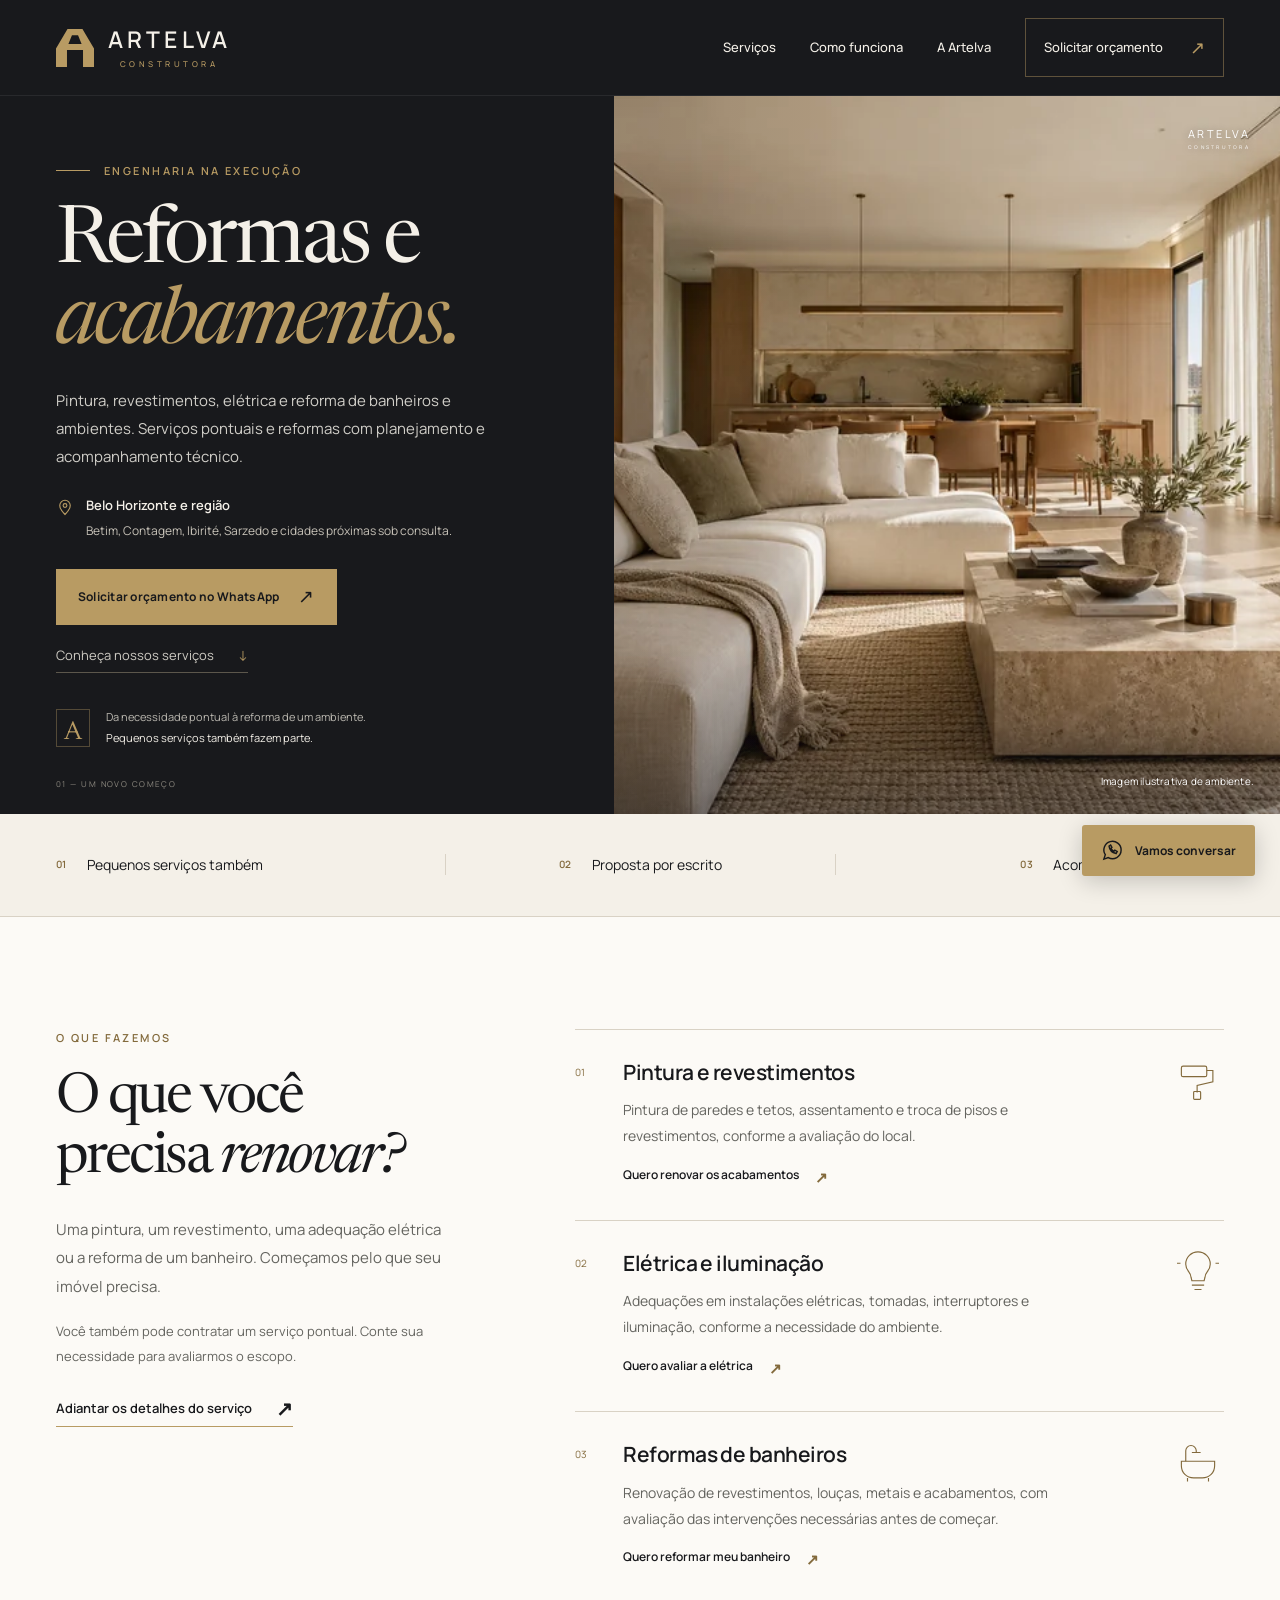
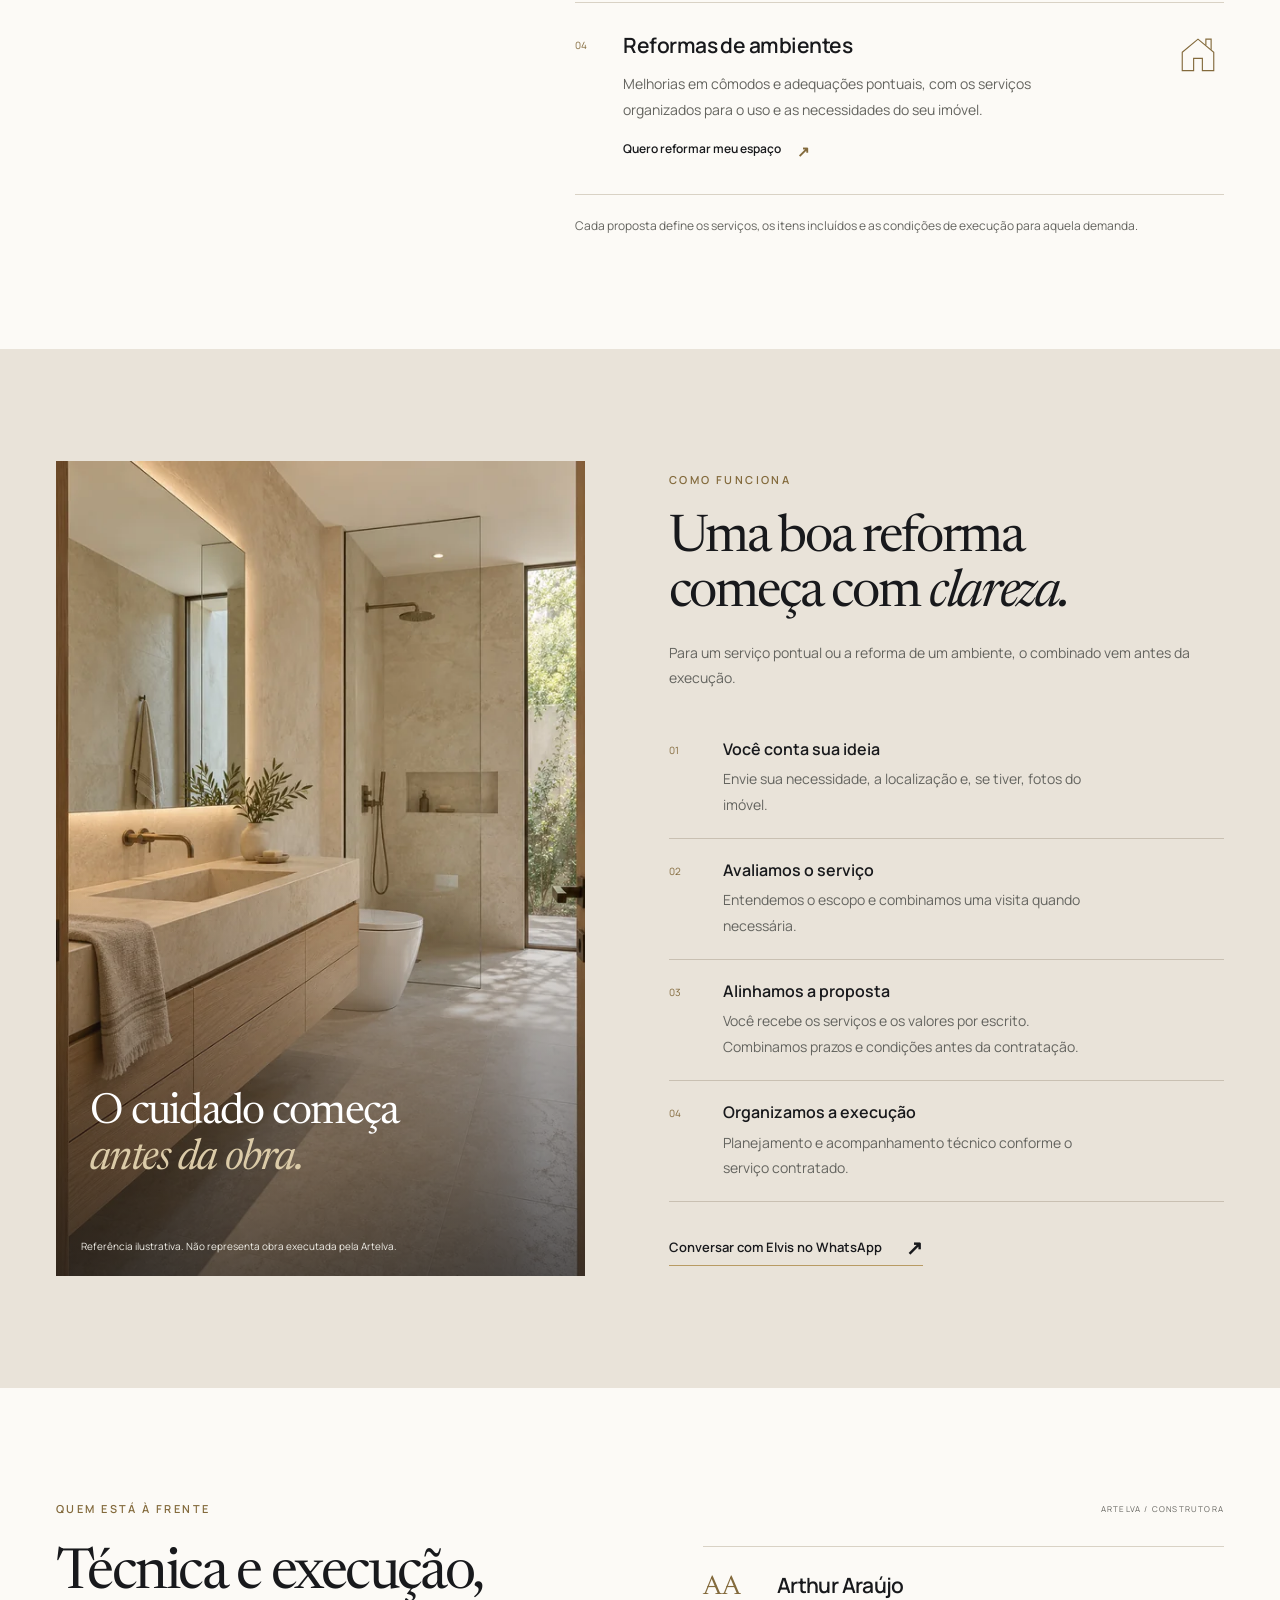
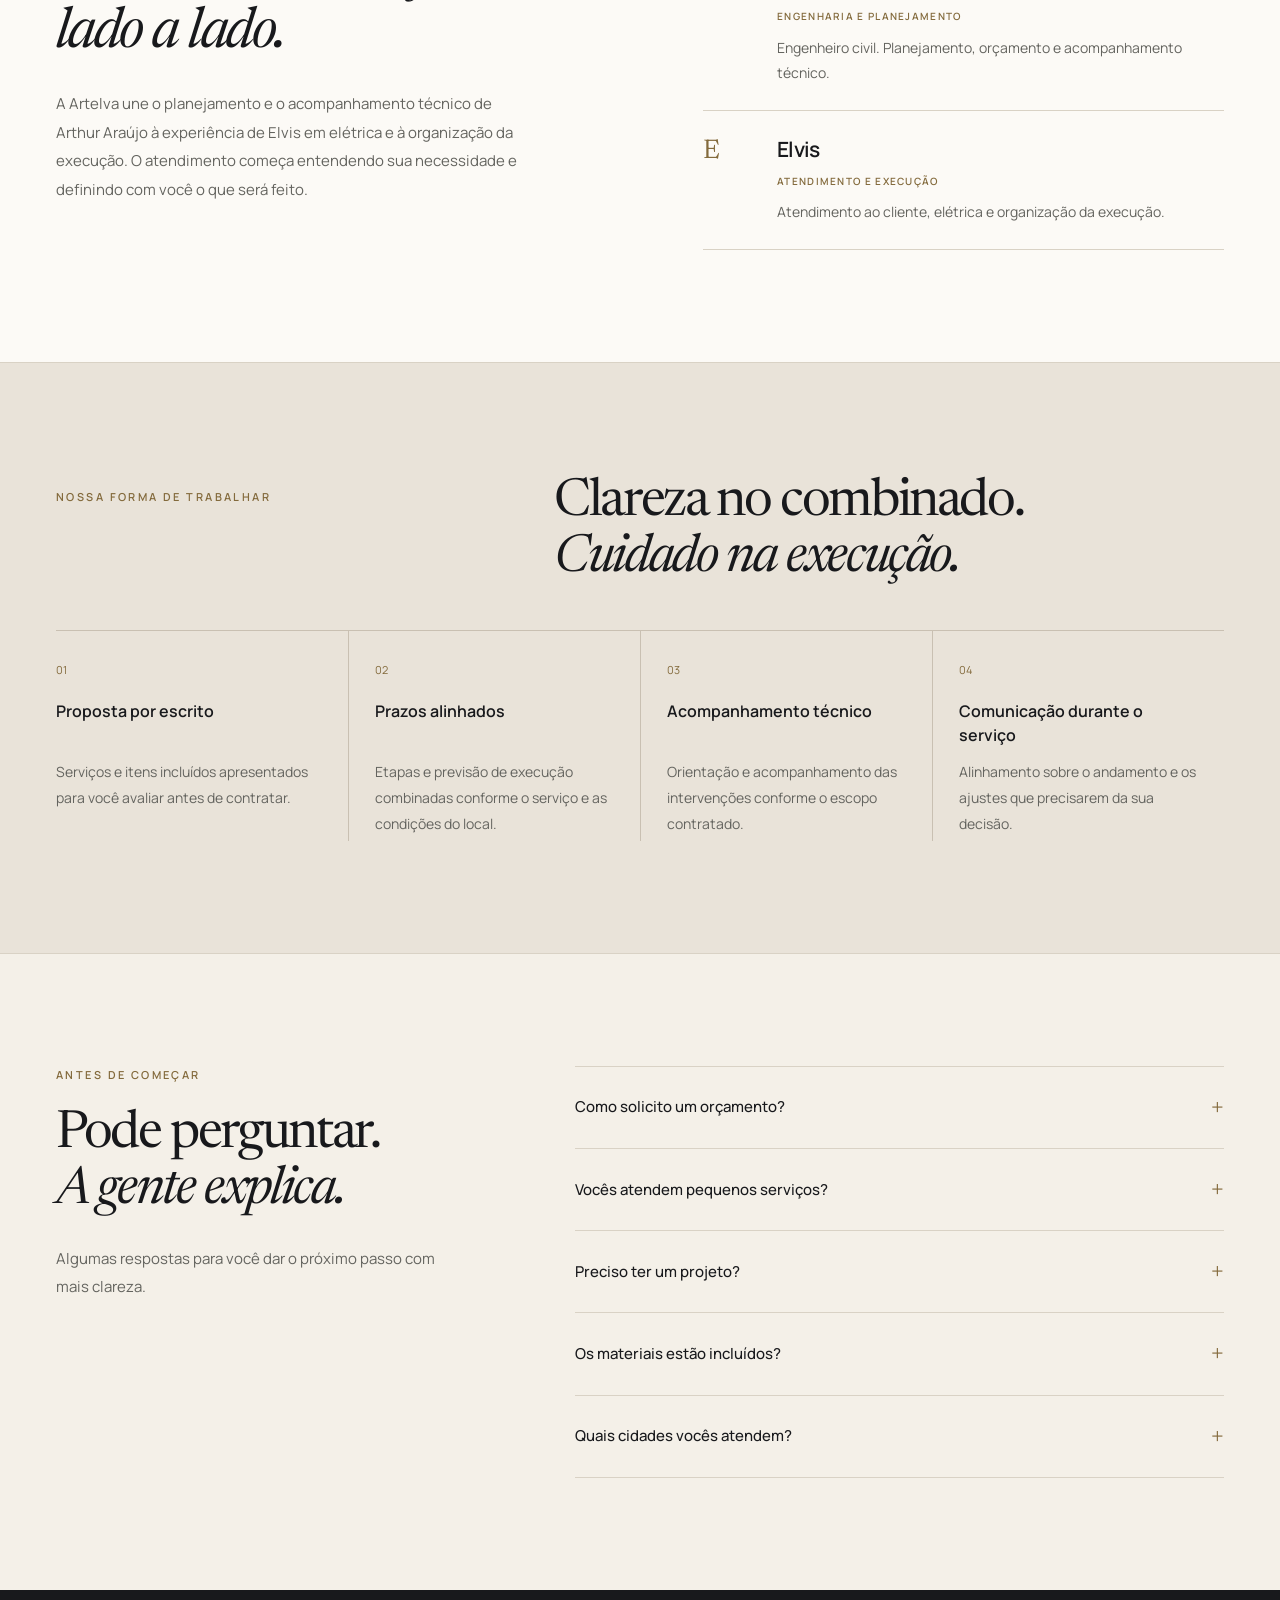
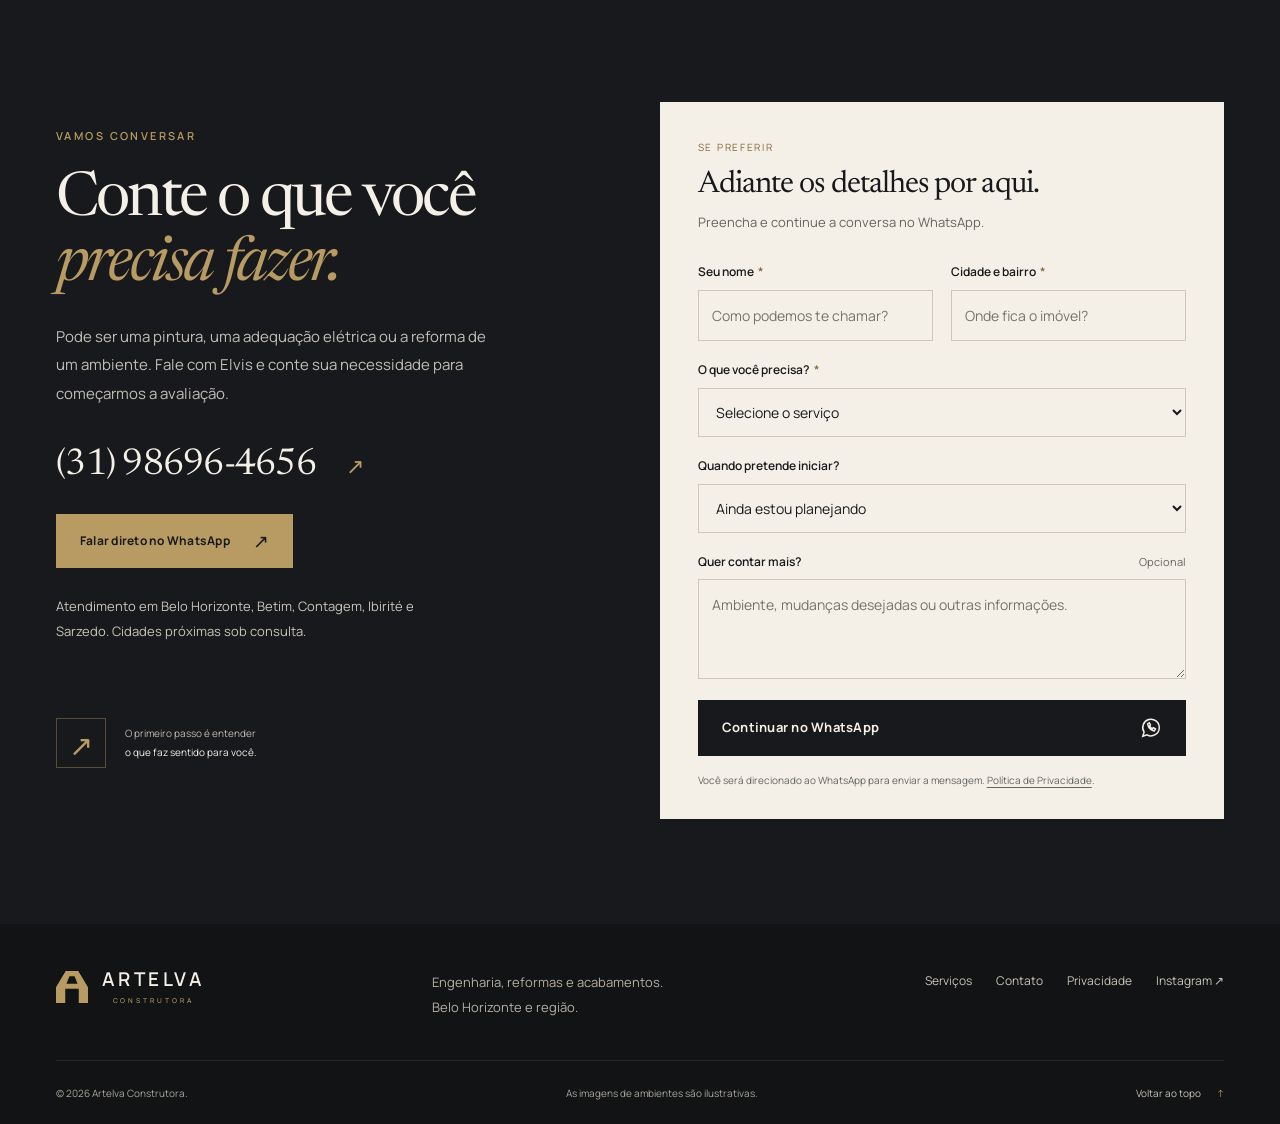
==== commit ebf17036: "Add files via upload" ====
--- a/index.html
+++ b/index.html
@@ -4,23 +4,30 @@
   <meta charset="utf-8">
   <meta name="viewport" content="width=device-width, initial-scale=1">
   <meta name="theme-color" content="#18191c">
-  <title>Artelva Construtora | Reformas e acabamentos</title>
-  <meta name="description" content="Reformas de ambientes, pintura, revestimentos, elétrica e iluminação. Conheça a Artelva Construtora e converse sobre sua reforma pelo WhatsApp.">
+  <title>Artelva Construtora | Reformas em BH e região</title>
+  <meta name="description" content="Pintura, revestimentos, elétrica e reforma de banheiros e ambientes em BH, Betim, Contagem, Ibirité e Sarzedo. Solicite seu orçamento à Artelva.">
+  <link rel="canonical" href="https://labuxa.github.io/artelva/">
   <meta property="og:type" content="website">
   <meta property="og:locale" content="pt_BR">
   <meta property="og:site_name" content="Artelva Construtora">
-  <meta property="og:title" content="Artelva Construtora | Um novo olhar para o seu espaço">
-  <meta property="og:description" content="Reformas e acabamentos com planejamento, organização e acompanhamento técnico. Converse com a Artelva pelo WhatsApp.">
-  <meta name="twitter:card" content="summary_large_image">
+  <meta property="og:title" content="Reformas e acabamentos em BH e região | Artelva">
+  <meta property="og:description" content="Pintura, revestimentos, elétrica e reforma de banheiros e ambientes. Atendimento também para pequenos serviços. Fale com a Artelva pelo WhatsApp.">
+  <meta property="og:url" content="https://labuxa.github.io/artelva/">
+  <meta property="og:image" content="https://labuxa.github.io/artelva/assets/images/artelva-compartilhamento.png">
+  <meta property="og:image:width" content="1254">
+  <meta property="og:image:height" content="1254">
+  <meta property="og:image:alt" content="Artelva Construtora — reformas e acabamentos em BH e região">
+  <meta name="twitter:card" content="summary">
+  <meta name="twitter:image" content="https://labuxa.github.io/artelva/assets/images/artelva-compartilhamento.png">
   <link rel="icon" href="./assets/favicon.svg" type="image/svg+xml">
   <link rel="preload" href="./assets/fonts/manrope.woff2" as="font" type="font/woff2" crossorigin>
   <link rel="preload" href="./assets/fonts/newsreader.woff2" as="font" type="font/woff2" crossorigin>
   <link rel="preload" href="./assets/images/sala-1600.webp" as="image" imagesrcset="./assets/images/sala-800.webp 800w, ./assets/images/sala-1600.webp 1600w" imagesizes="(max-width: 760px) 100vw, 56vw">
-  <link rel="stylesheet" href="./styles.css">
-  <script src="./config.js" defer></script>
-  <script src="./script.js" defer></script>
+  <link rel="stylesheet" href="./styles.css?v=20261030-2">
+  <script src="./config.js?v=20261030-2" defer></script>
+  <script src="./script.js?v=20261030-2" defer></script>
   <script type="application/ld+json">
-  {"@context":"https://schema.org","@type":"GeneralContractor","name":"Artelva Construtora","description":"Reformas de ambientes, pintura, revestimentos, elétrica e iluminação.","telephone":"+55 31 98696-4656","contactPoint":{"@type":"ContactPoint","telephone":"+55 31 98696-4656","contactType":"customer service","availableLanguage":"Portuguese"}}
+  {"@context":"https://schema.org","@type":"GeneralContractor","name":"Artelva Construtora","url":"https://labuxa.github.io/artelva/","image":"https://labuxa.github.io/artelva/assets/images/artelva-compartilhamento.png","description":"Pintura, revestimentos, elétrica e reforma de banheiros e ambientes em Belo Horizonte e região, incluindo pequenos serviços.","telephone":"+55 31 98696-4656","sameAs":["https://www.instagram.com/artelvaconstrutora/"],"areaServed":[{"@type":"City","name":"Belo Horizonte"},{"@type":"City","name":"Betim"},{"@type":"City","name":"Contagem"},{"@type":"City","name":"Ibirité"},{"@type":"City","name":"Sarzedo"}],"contactPoint":{"@type":"ContactPoint","telephone":"+55 31 98696-4656","contactType":"customer service","availableLanguage":"Portuguese"}}
   </script>
 </head>
 <body>
@@ -36,19 +43,20 @@
         <a href="#servicos">Serviços</a>
         <a href="#processo">Como funciona</a>
         <a href="#sobre">A Artelva</a>
-        <a class="nav-cta" href="#contato">Vamos conversar <span aria-hidden="true">↗</span></a>
+        <a class="nav-cta" href="https://wa.me/5531986964656?text=Ol%C3%A1%21%20Vim%20pelo%20site%20da%20Artelva%20e%20gostaria%20de%20solicitar%20um%20or%C3%A7amento%20para%20um%20servi%C3%A7o." data-whatsapp data-placement="header" target="_blank" rel="noopener noreferrer">Solicitar orçamento <span aria-hidden="true">↗</span></a>
       </nav>
     </div>
   </header>
   <main id="conteudo">
     <section class="hero" id="inicio" aria-labelledby="hero-title">
       <div class="hero-copy">
-        <p class="eyebrow"><span></span> REFORMAS &amp; ACABAMENTOS</p>
-        <h1 id="hero-title">Um novo olhar<br>para o <em>seu espaço.</em></h1>
-        <p class="hero-description">Sua reforma com planejamento, organização e acompanhamento técnico. Do que você imagina ao que vamos executar.</p>
-        <a class="button button-gold" href="#contato">Converse sobre sua reforma <span aria-hidden="true">↗</span></a>
+        <p class="eyebrow"><span></span> ENGENHARIA NA EXECUÇÃO</p>
+        <h1 id="hero-title">Reformas e<br><em>acabamentos.</em></h1>
+        <p class="hero-description">Pintura, revestimentos, elétrica e reforma de banheiros e ambientes. Serviços pontuais e reformas com planejamento e acompanhamento técnico.</p>
+        <div class="hero-area"><svg viewBox="0 0 24 24" fill="none" stroke="currentColor" stroke-width="1.5" aria-hidden="true"><path d="M19 10c0 5-7 12-7 12S5 15 5 10a7 7 0 1 1 14 0Z"/><circle cx="12" cy="10" r="2.5"/></svg><p><strong>Belo Horizonte e região</strong><span>Betim, Contagem, Ibirité, Sarzedo e cidades próximas sob consulta.</span></p></div>
+        <a class="button button-gold" href="https://wa.me/5531986964656?text=Ol%C3%A1%21%20Vim%20pelo%20site%20da%20Artelva%20e%20gostaria%20de%20solicitar%20um%20or%C3%A7amento%20para%20um%20servi%C3%A7o." data-whatsapp data-placement="hero" target="_blank" rel="noopener noreferrer">Solicitar orçamento no WhatsApp <span aria-hidden="true">↗</span></a>
         <a class="text-link hero-secondary" href="#servicos">Conheça nossos serviços <span aria-hidden="true">↓</span></a>
-        <div class="hero-note"><span class="small-mark" aria-hidden="true">A</span><p>Novas possibilidades.<br><strong>A mesma essência de lar.</strong></p></div>
+        <div class="hero-note"><span class="small-mark" aria-hidden="true">A</span><p>Da necessidade pontual à reforma de um ambiente.<br><strong>Pequenos serviços também fazem parte.</strong></p></div>
       </div>
       <figure class="hero-visual">
         <img src="./assets/images/sala-1600.webp" srcset="./assets/images/sala-800.webp 800w, ./assets/images/sala-1600.webp 1600w" sizes="(max-width: 760px) 100vw, 56vw" width="1536" height="1024" alt="Referência ilustrativa de sala integrada, com madeira clara, pedra natural e iluminação suave." fetchpriority="high" decoding="async">
@@ -60,9 +68,9 @@
 
     <div class="principles" aria-label="Nossa forma de trabalhar">
       <div class="container principles-inner">
-        <p><span aria-hidden="true">01</span> Escopo bem definido</p>
-        <p><span aria-hidden="true">02</span> Acompanhamento técnico</p>
-        <p><span aria-hidden="true">03</span> Cuidado na execução</p>
+        <p><span aria-hidden="true">01</span> Pequenos serviços também</p>
+        <p><span aria-hidden="true">02</span> Proposta por escrito</p>
+        <p><span aria-hidden="true">03</span> Acompanhamento técnico</p>
       </div>
     </div>
 
@@ -70,27 +78,33 @@
       <div class="container services-layout">
         <div class="section-intro">
           <p class="eyebrow dark-eyebrow">O QUE FAZEMOS</p>
-          <h2 id="services-title">Mudanças que<br>fazem <em>sentido.</em></h2>
-          <p>Um ambiente por vez ou uma renovação mais ampla. O ponto de partida é entender o que você precisa transformar.</p>
-          <a class="text-link" href="#contato">Conte sua ideia <span aria-hidden="true">↗</span></a>
+          <h2 id="services-title">O que você<br>precisa <em>renovar?</em></h2>
+          <p>Uma pintura, um revestimento, uma adequação elétrica ou a reforma de um banheiro. Começamos pelo que seu imóvel precisa.</p>
+          <p class="services-small-note">Você também pode contratar um serviço pontual. Conte sua necessidade para avaliarmos o escopo.</p>
+          <a class="text-link" href="#contato">Adiantar os detalhes do serviço <span aria-hidden="true">↗</span></a>
         </div>
         <div class="service-list">
           <article class="service-item">
             <span class="service-number" aria-hidden="true">01</span>
-            <div><h3>Reformas de ambientes</h3><p>Renovação de espaços residenciais, com os serviços organizados conforme a necessidade do seu imóvel.</p><a class="service-link" href="#contato" data-service="Reformas de ambientes">Quero reformar meu espaço <span aria-hidden="true">↗</span></a></div>
+            <div><h3>Pintura e revestimentos</h3><p>Pintura de paredes e tetos, assentamento e troca de pisos e revestimentos, conforme a avaliação do local.</p><a class="service-link" href="#contato" data-service="Pintura e revestimentos">Quero renovar os acabamentos <span aria-hidden="true">↗</span></a></div>
+            <svg class="service-icon" viewBox="0 0 48 48" fill="none" stroke="currentColor" stroke-width="1.3" aria-hidden="true"><rect x="5" y="7" width="29" height="12" rx="2"/><path d="M34 12h7v13L23 29v8"/><rect x="19" y="36" width="8" height="9" rx="1"/></svg>
+          </article>
+          <article class="service-item">
+            <span class="service-number" aria-hidden="true">02</span>
+            <div><h3>Elétrica e iluminação</h3><p>Adequações em instalações elétricas, tomadas, interruptores e iluminação, conforme a necessidade do ambiente.</p><a class="service-link" href="#contato" data-service="Elétrica e iluminação">Quero avaliar a elétrica <span aria-hidden="true">↗</span></a></div>
+            <svg class="service-icon" viewBox="0 0 48 48" fill="none" stroke="currentColor" stroke-width="1.3" aria-hidden="true"><path d="M16 30c0-6-6-7-6-15a14 14 0 0 1 28 0c0 8-6 9-6 15l-1 4H17Z"/><path d="M17 39h14M20 44h8M4 14H0m48 0h-4"/></svg>
+          </article>
+          <article class="service-item">
+            <span class="service-number" aria-hidden="true">03</span>
+            <div><h3>Reformas de banheiros</h3><p>Renovação de revestimentos, louças, metais e acabamentos, com avaliação das intervenções necessárias antes de começar.</p><a class="service-link" href="#contato" data-service="Reformas de banheiros">Quero reformar meu banheiro <span aria-hidden="true">↗</span></a></div>
+            <svg class="service-icon" viewBox="0 0 48 48" fill="none" stroke="currentColor" stroke-width="1.3" aria-hidden="true"><path d="M5 22h38v5c0 8-6 14-14 14H19C11 41 5 35 5 27Z"/><path d="M10 22V10a6 6 0 0 1 12 0v2M17 12h10M12 41v4m24-4v4"/></svg>
+          </article>
+          <article class="service-item">
+            <span class="service-number" aria-hidden="true">04</span>
+            <div><h3>Reformas de ambientes</h3><p>Melhorias em cômodos e adequações pontuais, com os serviços organizados para o uso e as necessidades do seu imóvel.</p><a class="service-link" href="#contato" data-service="Reformas de ambientes">Quero reformar meu espaço <span aria-hidden="true">↗</span></a></div>
             <svg class="service-icon" viewBox="0 0 48 48" fill="none" stroke="currentColor" stroke-width="1.3" aria-hidden="true"><path d="m6 22 18-15 18 15v21H29V29H19v14H6Z"/><path d="M33 14V7h6v12"/></svg>
           </article>
-          <article class="service-item">
-            <span class="service-number" aria-hidden="true">02</span>
-            <div><h3>Acabamentos e revestimentos</h3><p>Pintura, pisos e revestimentos para renovar a aparência e a experiência de estar em cada ambiente.</p><a class="service-link" href="#contato" data-service="Pintura e revestimentos">Quero renovar os acabamentos <span aria-hidden="true">↗</span></a></div>
-            <svg class="service-icon" viewBox="0 0 48 48" fill="none" stroke="currentColor" stroke-width="1.3" aria-hidden="true"><rect x="5" y="7" width="29" height="12" rx="2"/><path d="M34 12h7v13L23 29v8"/><rect x="19" y="36" width="8" height="9" rx="1"/></svg>
-          </article>
-          <article class="service-item">
-            <span class="service-number" aria-hidden="true">03</span>
-            <div><h3>Elétrica e iluminação</h3><p>Adequações elétricas e instalação de iluminação para acompanhar o uso e as necessidades do espaço.</p><a class="service-link" href="#contato" data-service="Elétrica e iluminação">Quero avaliar a elétrica <span aria-hidden="true">↗</span></a></div>
-            <svg class="service-icon" viewBox="0 0 48 48" fill="none" stroke="currentColor" stroke-width="1.3" aria-hidden="true"><path d="M16 30c0-6-6-7-6-15a14 14 0 0 1 28 0c0 8-6 9-6 15l-1 4H17Z"/><path d="M17 39h14M20 44h8M24 0v-3M4 14H0m48 0h-4M8 2 4-2m36 4 4-4"/></svg>
-          </article>
-          <p class="service-note">Os serviços e as condições de execução são definidos após a avaliação de cada demanda.</p>
+          <p class="service-note">Cada proposta define os serviços, os itens incluídos e as condições de execução para aquela demanda.</p>
         </div>
       </div>
     </section>
@@ -105,14 +119,14 @@
         <div class="process-copy">
           <p class="eyebrow dark-eyebrow">COMO FUNCIONA</p>
           <h2 id="process-title">Uma boa reforma<br>começa com <em>clareza.</em></h2>
-          <p class="section-description">Cada etapa alinhada, desde a primeira conversa.</p>
+          <p class="section-description">Para um serviço pontual ou a reforma de um ambiente, o combinado vem antes da execução.</p>
           <ol class="steps">
             <li><span aria-hidden="true">01</span><div><h3>Você conta sua ideia</h3><p>Envie sua necessidade, a localização e, se tiver, fotos do imóvel.</p></div></li>
             <li><span aria-hidden="true">02</span><div><h3>Avaliamos o serviço</h3><p>Entendemos o escopo e combinamos uma visita quando necessária.</p></div></li>
-            <li><span aria-hidden="true">03</span><div><h3>Alinhamos a proposta</h3><p>Definimos serviços, valores, prazos e condições de contratação.</p></div></li>
+            <li><span aria-hidden="true">03</span><div><h3>Alinhamos a proposta</h3><p>Você recebe os serviços e os valores por escrito. Combinamos prazos e condições antes da contratação.</p></div></li>
             <li><span aria-hidden="true">04</span><div><h3>Organizamos a execução</h3><p>Planejamento e acompanhamento técnico conforme o serviço contratado.</p></div></li>
           </ol>
-          <a class="text-link" href="#contato">Vamos dar o primeiro passo <span aria-hidden="true">↗</span></a>
+          <a class="text-link" href="https://wa.me/5531986964656?text=Ol%C3%A1%21%20Vim%20pelo%20site%20da%20Artelva%20e%20gostaria%20de%20solicitar%20um%20or%C3%A7amento%20para%20um%20servi%C3%A7o." data-whatsapp data-placement="process" target="_blank" rel="noopener noreferrer">Conversar com Elvis no WhatsApp <span aria-hidden="true">↗</span></a>
         </div>
       </div>
     </section>
@@ -121,11 +135,23 @@
       <div class="container">
         <div class="about-top"><p class="eyebrow dark-eyebrow">QUEM ESTÁ À FRENTE</p><span class="about-signature" aria-hidden="true">ARTELVA / CONSTRUTORA</span></div>
         <div class="about-layout">
-          <div><h2 id="about-title">Técnica e execução,<br><em>lado a lado.</em></h2><p class="about-description">A Artelva une o planejamento e o acompanhamento técnico de Arthur Araújo à experiência de Elvis em elétrica e à organização dos serviços. Uma atuação próxima para entender sua necessidade e conduzir cada etapa da reforma.</p></div>
+          <div><h2 id="about-title">Técnica e execução,<br><em>lado a lado.</em></h2><p class="about-description">A Artelva une o planejamento e o acompanhamento técnico de Arthur Araújo à experiência de Elvis em elétrica e à organização da execução. O atendimento começa entendendo sua necessidade e definindo com você o que será feito.</p></div>
           <div class="team-list">
             <article class="team-member"><span class="team-initial" aria-hidden="true">AA</span><div><h3>Arthur Araújo</h3><p class="team-role">ENGENHARIA E PLANEJAMENTO</p><p>Engenheiro civil. Planejamento, orçamento e acompanhamento técnico.</p></div></article>
             <article class="team-member"><span class="team-initial" aria-hidden="true">E</span><div><h3>Elvis</h3><p class="team-role">ATENDIMENTO E EXECUÇÃO</p><p>Atendimento ao cliente, elétrica e organização da execução.</p></div></article>
           </div>
+        </div>
+      </div>
+    </section>
+
+    <section class="section agreements" id="compromissos" aria-labelledby="agreements-title">
+      <div class="container">
+        <div class="agreements-heading"><p class="eyebrow dark-eyebrow">NOSSA FORMA DE TRABALHAR</p><h2 id="agreements-title">Clareza no combinado.<br><em>Cuidado na execução.</em></h2></div>
+        <div class="agreements-grid">
+          <article><span aria-hidden="true">01</span><h3>Proposta por escrito</h3><p>Serviços e itens incluídos apresentados para você avaliar antes de contratar.</p></article>
+          <article><span aria-hidden="true">02</span><h3>Prazos alinhados</h3><p>Etapas e previsão de execução combinadas conforme o serviço e as condições do local.</p></article>
+          <article><span aria-hidden="true">03</span><h3>Acompanhamento técnico</h3><p>Orientação e acompanhamento das intervenções conforme o escopo contratado.</p></article>
+          <article><span aria-hidden="true">04</span><h3>Comunicação durante o serviço</h3><p>Alinhamento sobre o andamento e os ajustes que precisarem da sua decisão.</p></article>
         </div>
       </div>
     </section>
@@ -135,10 +161,10 @@
         <div class="section-intro"><p class="eyebrow dark-eyebrow">ANTES DE COMEÇAR</p><h2 id="faq-title">Pode perguntar.<br><em>A gente explica.</em></h2><p>Algumas respostas para você dar o próximo passo com mais clareza.</p></div>
         <div class="faq-list">
           <details><summary>Como solicito um orçamento?<span aria-hidden="true">+</span></summary><p>Entre em contato pelo WhatsApp e envie o serviço desejado, a cidade e o bairro do imóvel. Fotos ou vídeos ajudam na primeira avaliação. Depois, alinhamos as informações e a necessidade de uma visita.</p></details>
-          <details><summary>Posso contratar apenas um serviço?<span aria-hidden="true">+</span></summary><p>Sim. Você pode solicitar um serviço específico, como pintura, revestimentos ou elétrica e iluminação. A proposta considera o que será executado e as condições do local.</p></details>
+          <details><summary>Vocês atendem pequenos serviços?<span aria-hidden="true">+</span></summary><p>Sim. Atendemos também demandas pontuais de pintura, revestimentos, elétrica e melhorias em ambientes. Conte o que você precisa e onde fica o imóvel para avaliarmos o serviço.</p></details>
           <details><summary>Preciso ter um projeto?<span aria-hidden="true">+</span></summary><p>Depende das intervenções. Se você já tem projeto, envie para avaliação. Quando forem necessários projetos ou definições técnicas adicionais, essa necessidade será alinhada antes da contratação.</p></details>
           <details><summary>Os materiais estão incluídos?<span aria-hidden="true">+</span></summary><p>A proposta informa quais materiais, serviços e demais itens estão incluídos. Tudo é alinhado antes da contratação, conforme o escopo de cada reforma.</p></details>
-          <details><summary>Vocês atendem minha região?<span aria-hidden="true">+</span></summary><p>Informe sua cidade e seu bairro pelo WhatsApp. Confirmamos a possibilidade de atendimento antes de combinar a visita.</p></details>
+          <details><summary>Quais cidades vocês atendem?<span aria-hidden="true">+</span></summary><p>Atendemos Belo Horizonte, Betim, Contagem, Ibirité e Sarzedo. Para cidades próximas, consulte a possibilidade de atendimento informando a cidade e o bairro pelo WhatsApp.</p></details>
         </div>
       </div>
     </section>
@@ -147,20 +173,20 @@
       <div class="container contact-layout">
         <div class="contact-copy">
           <p class="eyebrow">VAMOS CONVERSAR</p>
-          <h2 id="contact-title">Seu espaço pode<br>viver uma <em>nova fase.</em></h2>
-          <p>Conte o que você quer mudar. O Elvis vai continuar seu atendimento pelo WhatsApp para entender os próximos passos.</p>
+          <h2 id="contact-title">Conte o que você<br><em>precisa fazer.</em></h2>
+          <p>Pode ser uma pintura, uma adequação elétrica ou a reforma de um ambiente. Fale com Elvis e conte sua necessidade para começarmos a avaliação.</p>
           <a class="contact-phone" href="https://wa.me/5531986964656?text=Ol%C3%A1%21%20Vim%20pelo%20site%20da%20Artelva%20e%20gostaria%20de%20conversar%20sobre%20uma%20reforma." data-whatsapp data-placement="contact_phone" target="_blank" rel="noopener noreferrer"><span data-phone-display>(31) 98696-4656</span><span aria-hidden="true">↗</span></a>
-          <a class="text-link contact-direct" href="https://wa.me/5531986964656?text=Ol%C3%A1%21%20Vim%20pelo%20site%20da%20Artelva%20e%20gostaria%20de%20conversar%20sobre%20uma%20reforma." data-whatsapp data-placement="contact_direct" target="_blank" rel="noopener noreferrer">Prefiro falar direto pelo WhatsApp <span aria-hidden="true">↗</span></a>
+          <a class="button button-gold contact-direct" href="https://wa.me/5531986964656?text=Ol%C3%A1%21%20Vim%20pelo%20site%20da%20Artelva%20e%20gostaria%20de%20solicitar%20um%20or%C3%A7amento%20para%20um%20servi%C3%A7o." data-whatsapp data-placement="contact_direct" target="_blank" rel="noopener noreferrer">Falar direto no WhatsApp <span aria-hidden="true">↗</span></a>
           <p class="contact-region" data-region hidden></p>
           <div class="contact-detail"><span aria-hidden="true">↗</span><p>O primeiro passo é entender<br><strong>o que faz sentido para você.</strong></p></div>
         </div>
         <form class="quote-form" id="quote-form" action="https://wa.me/5531986964656" method="get" aria-labelledby="form-title">
-          <div class="form-heading"><span class="form-number" aria-hidden="true">01 / CONTATO</span><h3 id="form-title">Conte um pouco da sua ideia.</h3><p>Preencha e continue a conversa no WhatsApp.</p></div>
+          <div class="form-heading"><span class="form-number" aria-hidden="true">SE PREFERIR</span><h3 id="form-title">Adiante os detalhes por aqui.</h3><p>Preencha e continue a conversa no WhatsApp.</p></div>
           <div class="form-grid">
             <div class="field"><label for="client-name">Seu nome <span aria-hidden="true">*</span></label><input id="client-name" name="nome" type="text" autocomplete="name" minlength="2" maxlength="80" placeholder="Como podemos te chamar?" required></div>
             <div class="field"><label for="client-location">Cidade e bairro <span aria-hidden="true">*</span></label><input id="client-location" name="local" type="text" autocomplete="off" minlength="3" maxlength="140" placeholder="Onde fica o imóvel?" required></div>
           </div>
-          <div class="field"><label for="client-service">O que você precisa? <span aria-hidden="true">*</span></label><select id="client-service" name="servico" required><option value="">Selecione o serviço</option><option>Reformas de ambientes</option><option>Pintura e revestimentos</option><option>Elétrica e iluminação</option><option>Mais de um serviço</option><option>Quero entender as possibilidades</option></select></div>
+          <div class="field"><label for="client-service">O que você precisa? <span aria-hidden="true">*</span></label><select id="client-service" name="servico" required><option value="">Selecione o serviço</option><option>Pintura e revestimentos</option><option>Elétrica e iluminação</option><option>Reformas de banheiros</option><option>Reformas de ambientes</option><option>Mais de um serviço</option><option>Quero entender as possibilidades</option></select></div>
           <div class="field"><label for="client-time">Quando pretende iniciar?</label><select id="client-time" name="prazo"><option>Ainda estou planejando</option><option>Assim que possível</option><option>Nos próximos 30 dias</option><option>Daqui a 1 a 3 meses</option><option>Mais adiante</option></select></div>
           <div class="field"><label for="client-description">Quer contar mais? <span class="optional">Opcional</span></label><textarea id="client-description" name="detalhes" rows="3" maxlength="1000" placeholder="Ambiente, mudanças desejadas ou outras informações."></textarea></div>
           <button class="button button-dark form-submit" type="submit">Continuar no WhatsApp <svg viewBox="0 0 24 24" fill="none" stroke="currentColor" stroke-width="1.6" aria-hidden="true"><path d="M21 11.6a9 9 0 0 1-13.4 7.8L3 21l1.5-4.6A9 9 0 1 1 21 11.6Z"/><path d="M8.4 7.5c.5 3.9 3.2 6.8 7.3 7.7l1.2-2.2-2.5-1.3-1 1.1a7.2 7.2 0 0 1-3-3.1l1-1-1.3-2.4Z"/></svg></button>
@@ -174,8 +200,8 @@
   <footer class="site-footer">
     <div class="container footer-main">
       <a class="brand" href="#inicio" aria-label="Artelva Construtora, voltar ao início"><svg class="brand-symbol" viewBox="0 0 100 100" aria-hidden="true"><path fill="currentColor" fill-rule="evenodd" d="M30.3 0H69.6L100 51.1V100H71.1V55.1H28.9V100H0V51.1ZM42 16.3H58L67.4 39.7H32.6Z"/></svg><span class="brand-words"><span>ARTELVA</span><small>CONSTRUTORA</small></span></a>
-      <p>Engenharia, reformas<br>e acabamentos.</p>
-      <div class="footer-links"><a href="#servicos">Serviços</a><a href="#contato">Contato</a><a href="./privacidade.html">Privacidade</a><a data-instagram target="_blank" rel="noopener noreferrer" hidden>Instagram <span aria-hidden="true">↗</span></a><button type="button" class="text-button" data-consent-settings hidden>Preferências de medição</button></div>
+        <p>Engenharia, reformas e acabamentos.<br>Belo Horizonte e região.</p>
+      <div class="footer-links"><a href="#servicos">Serviços</a><a href="#contato">Contato</a><a href="./privacidade.html">Privacidade</a><a href="https://www.instagram.com/artelvaconstrutora/" data-instagram target="_blank" rel="noopener noreferrer">Instagram <span aria-hidden="true">↗</span></a><button type="button" class="text-button" data-consent-settings hidden>Preferências de medição</button></div>
     </div>
     <div class="container footer-bottom"><p>© <span data-year>2026</span> Artelva Construtora.</p><p>As imagens de ambientes são ilustrativas.</p><a href="#inicio">Voltar ao topo <span aria-hidden="true">↑</span></a></div>
   </footer>
@@ -183,3 +209,4 @@
   <section class="consent-banner" id="consent-banner" aria-labelledby="consent-title" hidden><div><h2 id="consent-title">Medição de anúncios</h2><p>Com sua permissão, usamos ferramentas de medição para entender os acessos e os cliques nos anúncios. Você pode conversar conosco mesmo se recusar. <a href="./privacidade.html">Saiba mais</a>.</p></div><div class="consent-actions"><button type="button" class="button button-outline" data-consent="denied">Recusar</button><button type="button" class="button button-gold" data-consent="granted">Aceitar medição</button></div></section>
 </body>
 </html>
+
--- a/styles.css
+++ b/styles.css
@@ -20,4 +20,190 @@
 @media(max-width:360px){.container{width:calc(100% - 36px)}.hero-copy{padding-left:18px;padding-right:18px}.hero h1{font-size:51px}.brand-words>span{font-size:19px}.brand-symbol{width:29px;height:29px}.hero .button{font-size:9px;gap:18px}.service-item{grid-template-columns:19px 1fr;gap:11px}.service-icon{display:none}.section-intro h2,.about h2,.faq h2,.process-copy h2{font-size:41px}.contact h2{font-size:43px}.contact-phone{font-size:30px}.quote-form{padding-left:19px;padding-right:19px}.process-visual{margin-inline:18px}.process-copy{padding-left:18px;padding-right:18px}.visual-caption{font-size:37px}.privacy-header .nav-cta{font-size:8px;gap:7px}}
 @media(prefers-reduced-motion:reduce){html{scroll-behavior:auto}*,*:before,*:after{transition:none!important;animation:none!important}}
 html:not(.js) .quote-form{display:none}
+/* Artelva — clareza da oferta, atendimento local e leitura ampliada. */
+.main-nav{font-size:13px}
+.hero{grid-template-columns:48% 52%;min-height:650px}
+.hero-visual{min-height:650px}
+.hero-copy{padding-top:66px;padding-bottom:66px;padding-right:44px}
+.hero h1{font-size:clamp(64px,6.2vw,90px);line-height:1.02;letter-spacing:-.04em;margin-bottom:22px}
+.hero-description{font-size:15px;line-height:1.85;max-width:435px;margin-bottom:23px}
+.hero-area{display:flex;align-items:flex-start;gap:12px;margin:0 0 27px;max-width:435px}
+.hero-area>svg{width:18px;height:22px;flex-shrink:0;color:var(--gold);margin-top:2px}
+.hero-area p{font-size:12px;line-height:1.8;color:#c7c2b8}
+.hero-area strong{font-size:13px;display:block;font-weight:600;color:var(--ivory)}
+.hero-area p>span{display:block;margin-top:3px}
+.hero .button{font-size:12px;min-height:56px;gap:19px;padding:16px 21px}
+.hero-secondary{font-size:12px;margin-top:21px}
+.hero-note{margin-top:34px}
+.hero-note p{font-size:11px;line-height:1.85}
+.principles p{font-size:14px}
+.eyebrow{font-size:11px}
+.section-intro>p:not(.eyebrow){font-size:15px;line-height:1.9;max-width:390px}
+.section-intro .services-small-note{font-size:13px!important;margin-top:18px;color:var(--ink)}
+.text-link{font-size:13px}
+.service-item{padding:28px 0;gap:19px}
+.service-item h3{font-size:21px}
+.service-item p{font-size:14px;line-height:1.85;max-width:440px}
+.service-link{font-size:12px;margin-top:15px}
+.service-note{font-size:12px;line-height:1.85}
+.section-description{font-size:14px;line-height:1.8}
+.steps h3{font-size:16px}
+.steps p{font-size:14px;line-height:1.85;max-width:390px}
+.process-visual{min-height:730px}
+.process-visual figcaption{font-size:10px}
+.hero-visual figcaption{font-size:10px}
+.visual-caption{bottom:94px}
+.about-description{font-size:15px;line-height:1.9}
+.team-member h3{font-size:21px}
+.team-member p{font-size:14px;line-height:1.85}
+.team-role{font-size:10px!important}
+.agreements{background:var(--sand);border-top:1px solid var(--line)}
+.agreements-heading{display:flex;align-items:flex-start;justify-content:space-between;gap:40px;margin-bottom:44px}
+.agreements-heading .eyebrow{padding-top:13px;max-width:230px}
+.agreements h2{font-size:clamp(42px,4.1vw,58px);max-width:670px;flex:0 1 670px}
+.agreements-grid{display:grid;grid-template-columns:repeat(4,1fr);border-top:1px solid #c9c0b2}
+.agreements-grid article{padding:29px 26px 4px 0}
+.agreements-grid article+article{border-left:1px solid #c9c0b2;padding-left:26px}
+.agreements-grid article>span{font-size:11px;color:var(--gold-dark);display:block;margin-bottom:19px}
+.agreements-grid h3{font-size:16px;font-weight:600;line-height:1.5;min-height:48px;margin-bottom:12px}
+.agreements-grid p{font-size:14px;line-height:1.85;color:var(--muted)}
+.faq summary{font-size:15px}
+.faq details>p{font-size:14px;line-height:1.9}
+.contact-copy>p:not(.eyebrow):not(.contact-region){font-size:15px;line-height:1.9;max-width:430px}
+.contact-direct{font-size:12px;font-weight:700;color:var(--ink);margin-top:26px;border:1px solid transparent;gap:23px}
+.contact-direct>span{color:var(--ink)}
+.contact-region{font-size:13px;line-height:1.85;max-width:410px}
+.form-heading h3{font-size:31px}
+.form-heading p{font-size:13px;line-height:1.7}
+.form-number{font-size:10px}
+.field label{font-size:12px}
+.optional{font-size:11px}
+.field input,.field select,.field textarea{font-size:14px;padding:13px;min-height:47px}
+.form-submit{font-size:13px}
+.form-status{font-size:12px}
+.form-privacy{font-size:10px;line-height:1.85}
+.footer-main>p{font-size:13px}
+.footer-links{font-size:12px}
+.footer-bottom{font-size:10px}
+.floating-whatsapp{font-size:12px}
+.consent-banner p{font-size:12px}
+.consent-actions .button{font-size:12px}
+@media(max-width:1150px){
+ .main-nav{font-size:12px;gap:22px}
+ .hero-copy{padding-right:30px}
+ .hero h1{font-size:clamp(60px,6.4vw,77px)}
+ .hero-description{font-size:14px}
+ .hero .button{font-size:11px;gap:14px;padding:16px 17px}
+ .service-item{grid-template-columns:25px 1fr 39px;gap:15px}
+ .service-item h3{font-size:19px}
+ .agreements-grid{grid-template-columns:repeat(2,1fr)}
+ .agreements-grid article{padding:27px 30px 26px 0}
+ .agreements-grid article+article{padding-left:30px}
+ .agreements-grid article:nth-child(3){border-left:0;padding-left:0}
+ .agreements-grid article:nth-child(n+3){border-top:1px solid #c9c0b2}
+ .agreements-grid h3{min-height:0;margin-bottom:10px}
+}
+@media(min-width:761px) and (max-width:920px){
+ .main-nav{font-size:10px;gap:16px}
+ .hero-copy{padding-left:28px;padding-right:25px}
+ .hero h1{font-size:58px}
+ .hero-area p{font-size:11px}
+ .hero .button{font-size:10px;gap:11px;padding:15px 12px}
+ .hero-note p{font-size:10px}
+ .principles p{font-size:12px;gap:12px}
+ .section-intro>p:not(.eyebrow){font-size:14px}
+ .service-item{grid-template-columns:21px 1fr;gap:13px}
+ .service-icon{display:none}
+ .service-item h3{font-size:19px}
+ .steps p{font-size:13px}
+ .process-visual{min-height:850px}
+ .contact h2{font-size:46px}
+ .contact-copy>p:not(.eyebrow):not(.contact-region){font-size:14px}
+ .contact-direct{font-size:11px;gap:13px;padding:15px 17px}
+ .form-heading h3{font-size:28px}
+}
+@media(max-width:760px){
+ .site-header,.header-inner{min-height:78px}
+ .header-inner{padding-top:16px;padding-bottom:16px}
+ .main-nav{font-size:14px}
+ .nav-cta{font-size:13px}
+ .hero{grid-template-columns:1fr;min-height:0}
+ .hero-copy{padding:43px 24px 40px;max-width:none}
+ .hero h1{font-size:clamp(49px,9vw,67px);line-height:1.03;max-width:600px;margin-bottom:21px}
+ .hero .eyebrow{font-size:10px;letter-spacing:.17em;margin-bottom:21px}
+ .hero-description{font-size:14px;line-height:1.85;max-width:520px;margin-bottom:21px}
+ .hero-area{margin-bottom:24px;max-width:480px;gap:10px}
+ .hero-area>svg{width:17px;height:20px}
+ .hero-area p{font-size:12px;line-height:1.8}
+ .hero-area strong{font-size:13px}
+ .hero .button{font-size:12px;gap:17px;padding:16px 18px;min-height:54px}
+ .hero-secondary{font-size:12px;margin-top:22px}
+ .hero-visual{min-height:0;height:360px}
+ .hero-visual figcaption{font-size:10px}
+ .hero-note{display:none}
+ .principles p,.principles p:first-child,.principles p:last-child{font-size:13px;gap:18px;padding:14px 0}
+ .eyebrow{font-size:10px}
+ .section-intro>p:not(.eyebrow){font-size:14px;line-height:1.9;max-width:520px}
+ .section-intro .services-small-note{font-size:13px!important;margin-top:17px}
+ .text-link{font-size:12px;line-height:1.7;gap:20px}
+ .service-item{grid-template-columns:20px 1fr 32px;gap:12px;padding:27px 0}
+ .service-item h3{font-size:19px}
+ .service-item p{font-size:14px;line-height:1.85}
+ .service-link{font-size:12px;line-height:1.7;gap:12px}
+ .service-note{font-size:12px}
+ .service-icon{display:block;width:30px;height:30px}
+ .section-description{font-size:14px;line-height:1.85}
+ .process-visual{min-height:0;height:470px}
+ .process-visual figcaption{font-size:9px}
+ .visual-caption{font-size:40px;bottom:94px}
+ .steps h3{font-size:16px}
+ .steps p{font-size:14px;line-height:1.85}
+ .steps li{padding:21px 0}
+ .about-description{font-size:14px;line-height:1.9}
+ .team-member h3{font-size:20px}
+ .team-member p{font-size:14px;line-height:1.85}
+ .team-role{font-size:10px!important;line-height:1.8!important}
+ .agreements-heading{display:block;margin-bottom:32px}
+ .agreements-heading .eyebrow{padding-top:0;max-width:none;margin-bottom:21px}
+ .agreements h2{font-size:42px;line-height:1.1}
+ .agreements-grid{grid-template-columns:1fr}
+ .agreements-grid article,.agreements-grid article+article{border-left:0;padding:24px 0}
+ .agreements-grid article+article{border-top:1px solid #c9c0b2}
+ .agreements-grid article>span{margin-bottom:12px}
+ .agreements-grid h3{font-size:17px;min-height:0;margin-bottom:9px}
+ .agreements-grid p{font-size:14px;max-width:510px}
+ .faq summary{font-size:14px;line-height:1.8}
+ .faq details>p{font-size:14px;line-height:1.9}
+ .contact h2{font-size:clamp(43px,7.8vw,59px)}
+ .contact-copy>p:not(.eyebrow):not(.contact-region){font-size:14px;line-height:1.9;max-width:510px}
+ .contact-direct{font-size:12px;gap:20px;padding:16px 19px;margin-top:23px}
+ .contact-region{font-size:13px;max-width:500px}
+ .form-heading h3{font-size:30px;line-height:1.2}
+ .form-heading p{font-size:13px;line-height:1.8}
+ .form-number{font-size:10px}
+ .field label{font-size:12px}
+ .field input,.field select,.field textarea{font-size:16px;line-height:1.6;min-height:48px}
+ .field input::placeholder,.field textarea::placeholder{font-size:14px}
+ .form-submit{font-size:13px}
+ .form-privacy{font-size:10px;line-height:1.9}
+ .footer-main>p{font-size:13px}
+ .footer-links{font-size:12px;gap:17px 22px}
+ .footer-bottom{font-size:10px;line-height:1.9}
+ .floating-whatsapp{font-size:12px}
+ .consent-banner p{font-size:12px;line-height:1.85}
+ .consent-actions .button{font-size:11px}
+}
+@media(max-width:360px){
+ .hero-copy{padding-left:18px;padding-right:18px}
+ .hero h1{font-size:46px;letter-spacing:-.04em}
+ .hero .button{font-size:11px;padding:16px 14px;gap:13px}
+ .hero-area p{font-size:12px}
+ .service-item{grid-template-columns:18px 1fr;gap:11px}
+ .service-icon{display:none}
+ .service-item h3{font-size:19px}
+ .contact-direct{font-size:11px;gap:14px;padding:16px}
+ .agreements h2{font-size:37px}
+ .form-heading h3{font-size:27px}
+}
 @media print{.site-header,.floating-whatsapp,.consent-banner,.menu-toggle{display:none!important}.hero{display:block}.hero-copy{padding:30px}.hero-visual{display:none}.section{padding:30px 0}.container{width:100%}.contact{background:white;color:black}.contact-copy>p{color:black!important}.quote-form{border:1px solid #ddd}.contact h2 em{color:black}.footer-links{display:none}}
+
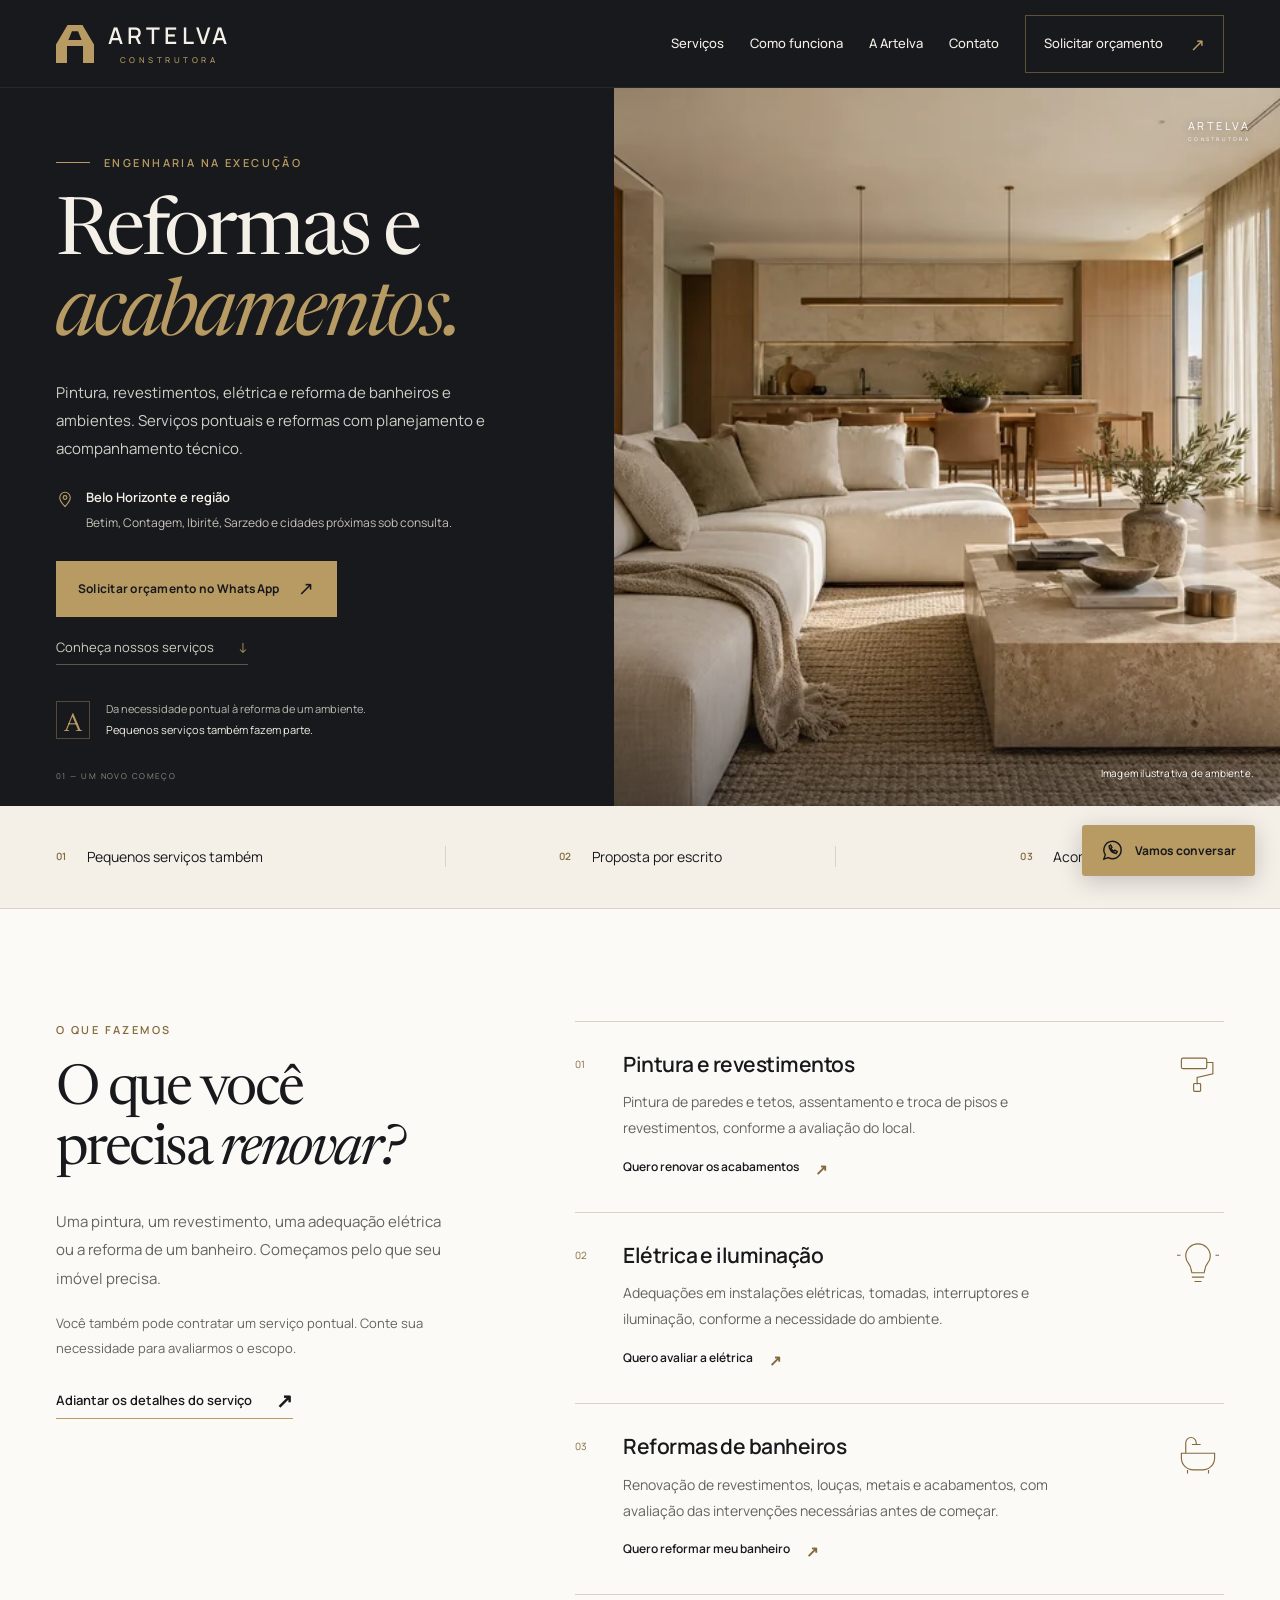
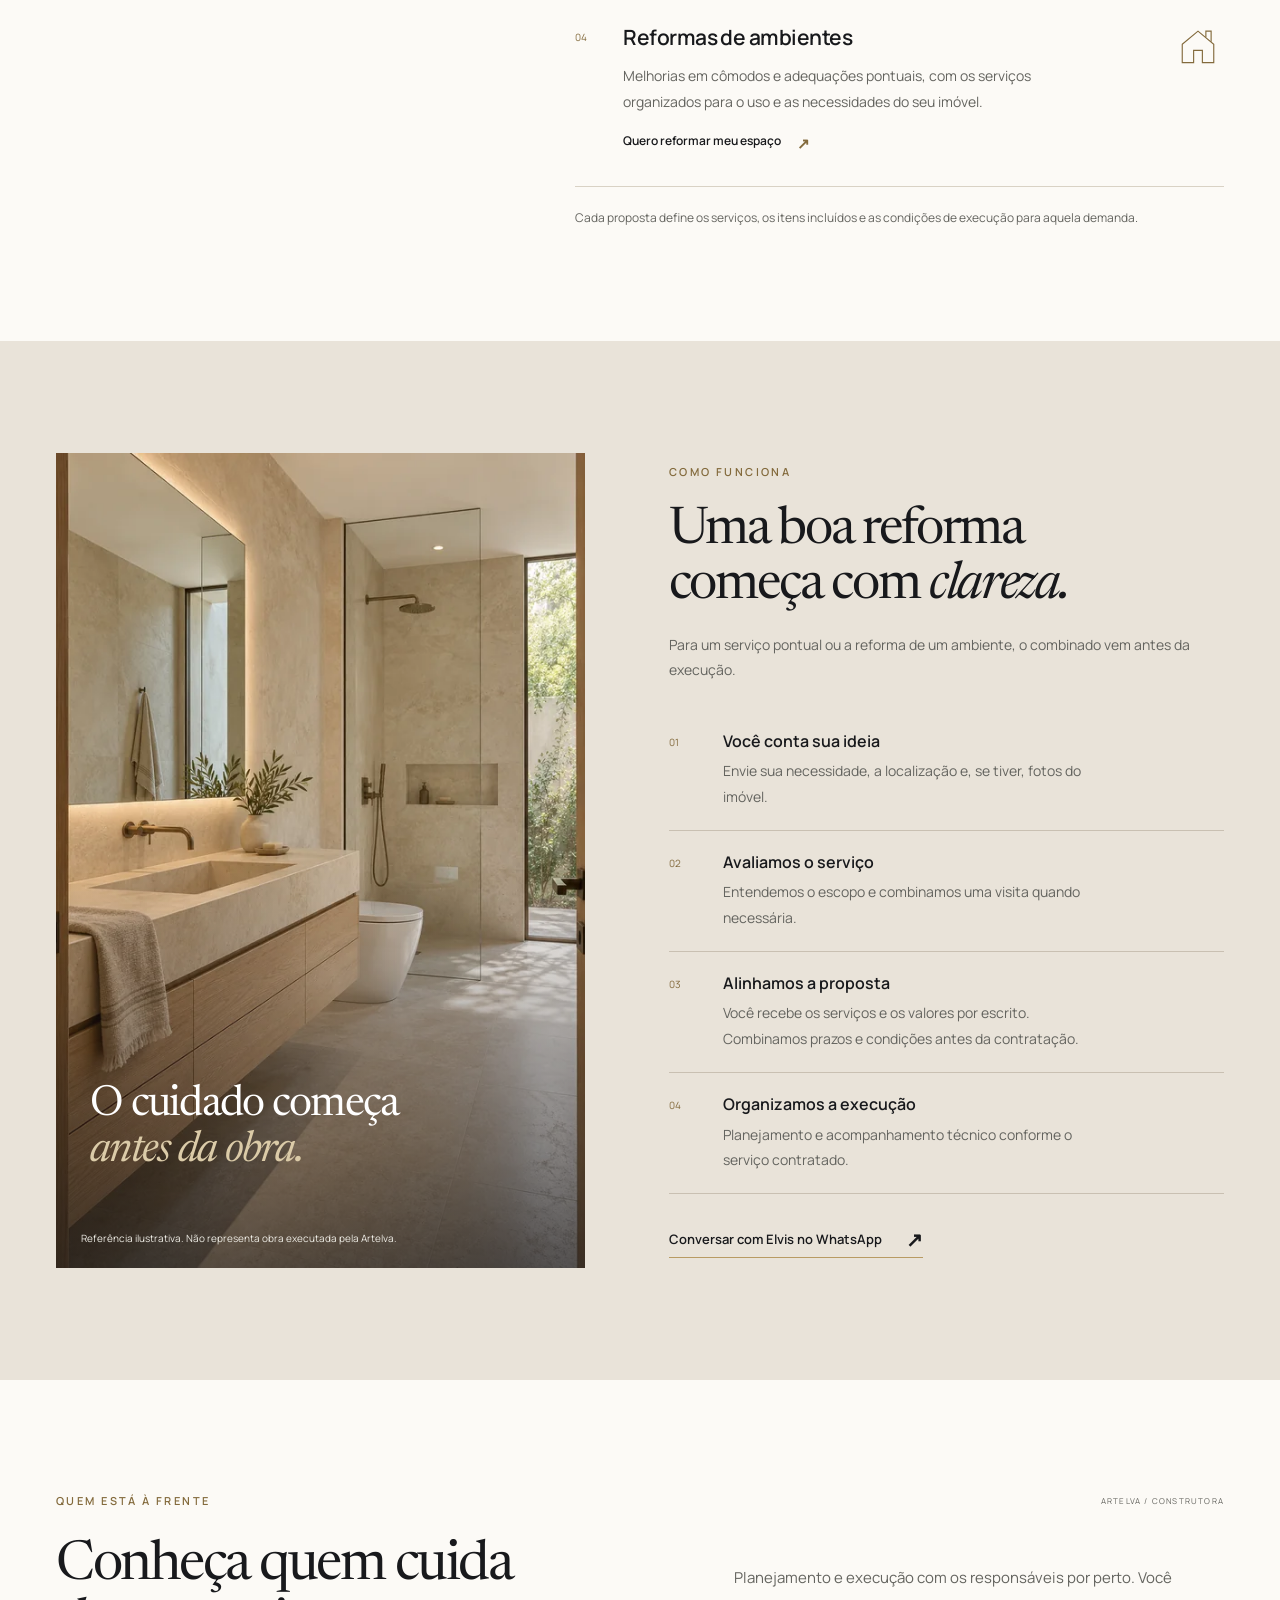
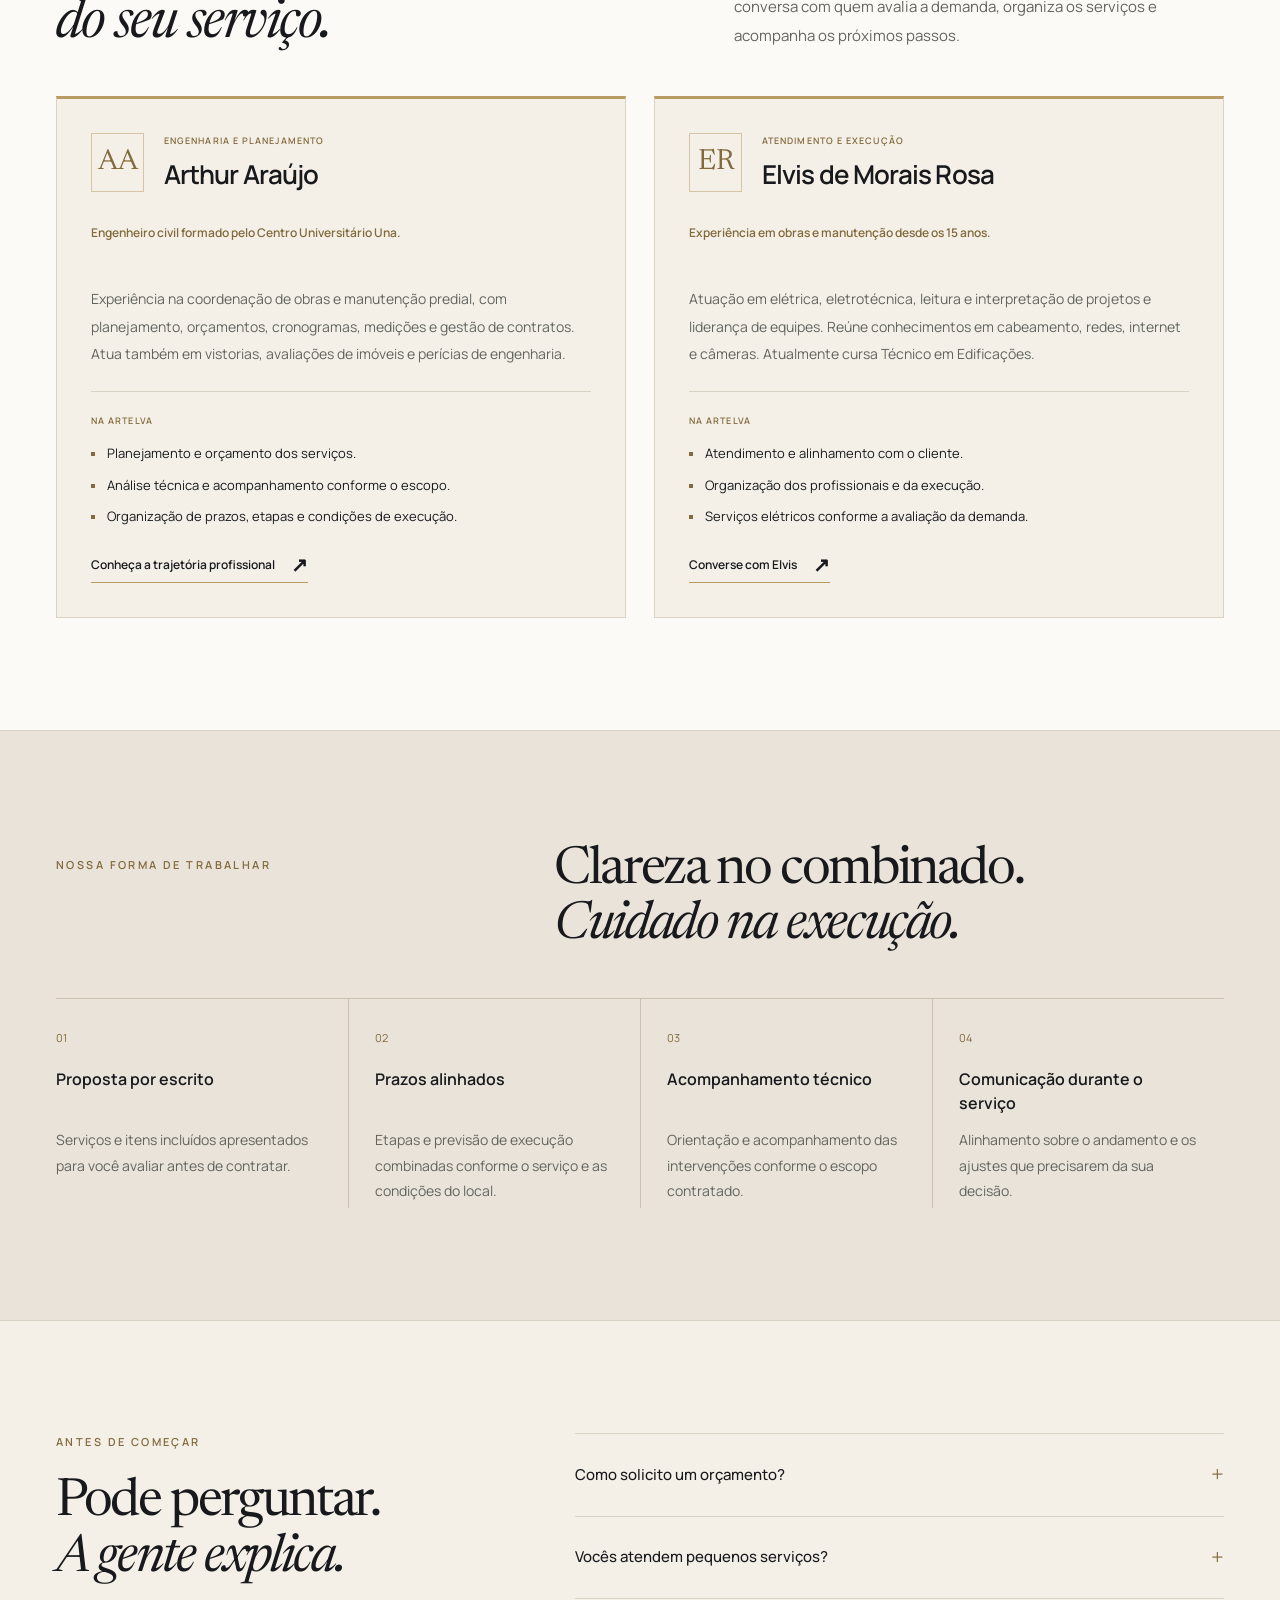
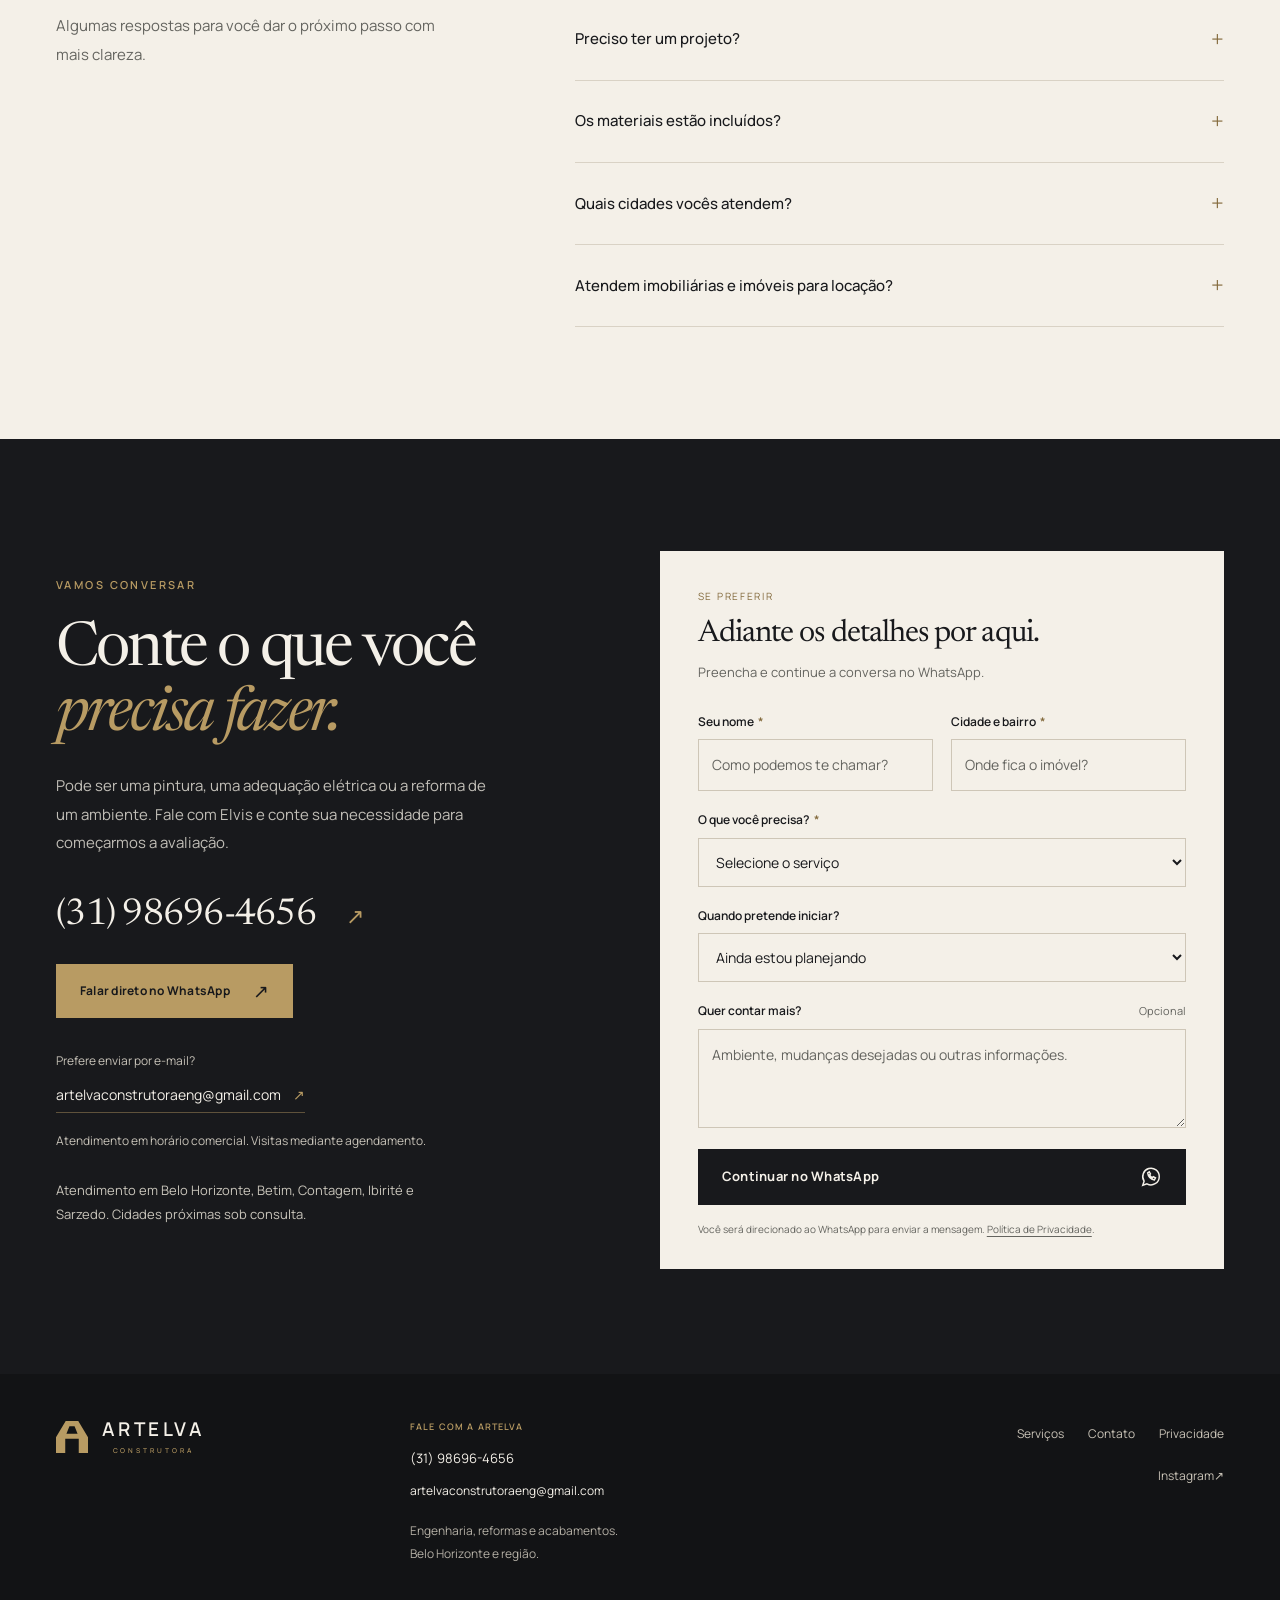
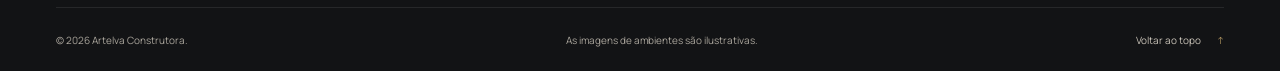
==== commit e9b12127: "Add files via upload" ====
--- a/index.html
+++ b/index.html
@@ -22,12 +22,12 @@
   <link rel="icon" href="./assets/favicon.svg" type="image/svg+xml">
   <link rel="preload" href="./assets/fonts/manrope.woff2" as="font" type="font/woff2" crossorigin>
   <link rel="preload" href="./assets/fonts/newsreader.woff2" as="font" type="font/woff2" crossorigin>
-  <link rel="preload" href="./assets/images/sala-1600.webp" as="image" imagesrcset="./assets/images/sala-800.webp 800w, ./assets/images/sala-1600.webp 1600w" imagesizes="(max-width: 760px) 100vw, 56vw">
-  <link rel="stylesheet" href="./styles.css?v=20261030-2">
-  <script src="./config.js?v=20261030-2" defer></script>
-  <script src="./script.js?v=20261030-2" defer></script>
+  <link rel="preload" href="./assets/images/sala-1600.webp" as="image" imagesrcset="./assets/images/sala-800.webp 800w, ./assets/images/sala-1600.webp 1600w" imagesizes="(max-width: 760px) 100vw, 52vw">
+  <link rel="stylesheet" href="./styles.css?v=20261103-3">
+  <script src="./config.js?v=20261103-3" defer></script>
+  <script src="./script.js?v=20261103-3" defer></script>
   <script type="application/ld+json">
-  {"@context":"https://schema.org","@type":"GeneralContractor","name":"Artelva Construtora","url":"https://labuxa.github.io/artelva/","image":"https://labuxa.github.io/artelva/assets/images/artelva-compartilhamento.png","description":"Pintura, revestimentos, elétrica e reforma de banheiros e ambientes em Belo Horizonte e região, incluindo pequenos serviços.","telephone":"+55 31 98696-4656","sameAs":["https://www.instagram.com/artelvaconstrutora/"],"areaServed":[{"@type":"City","name":"Belo Horizonte"},{"@type":"City","name":"Betim"},{"@type":"City","name":"Contagem"},{"@type":"City","name":"Ibirité"},{"@type":"City","name":"Sarzedo"}],"contactPoint":{"@type":"ContactPoint","telephone":"+55 31 98696-4656","contactType":"customer service","availableLanguage":"Portuguese"}}
+  {"@context":"https://schema.org","@type":"GeneralContractor","name":"Artelva Construtora","url":"https://labuxa.github.io/artelva/","image":"https://labuxa.github.io/artelva/assets/images/artelva-compartilhamento.png","description":"Pintura, revestimentos, elétrica e reforma de banheiros e ambientes em Belo Horizonte e região, incluindo pequenos serviços.","telephone":"+55 31 98696-4656","sameAs":["https://www.instagram.com/artelvaconstrutora/"],"areaServed":[{"@type":"City","name":"Belo Horizonte"},{"@type":"City","name":"Betim"},{"@type":"City","name":"Contagem"},{"@type":"City","name":"Ibirité"},{"@type":"City","name":"Sarzedo"}],"contactPoint":{"@type":"ContactPoint","telephone":"+55 31 98696-4656","contactType":"customer service","availableLanguage":"Portuguese","email":"artelvaconstrutoraeng@gmail.com"},"email":"artelvaconstrutoraeng@gmail.com"}
   </script>
 </head>
 <body>
@@ -43,11 +43,12 @@
         <a href="#servicos">Serviços</a>
         <a href="#processo">Como funciona</a>
         <a href="#sobre">A Artelva</a>
+        <a href="#contato">Contato</a>
         <a class="nav-cta" href="https://wa.me/5531986964656?text=Ol%C3%A1%21%20Vim%20pelo%20site%20da%20Artelva%20e%20gostaria%20de%20solicitar%20um%20or%C3%A7amento%20para%20um%20servi%C3%A7o." data-whatsapp data-placement="header" target="_blank" rel="noopener noreferrer">Solicitar orçamento <span aria-hidden="true">↗</span></a>
       </nav>
     </div>
   </header>
-  <main id="conteudo">
+  <main id="conteudo" tabindex="-1">
     <section class="hero" id="inicio" aria-labelledby="hero-title">
       <div class="hero-copy">
         <p class="eyebrow"><span></span> ENGENHARIA NA EXECUÇÃO</p>
@@ -59,7 +60,7 @@
         <div class="hero-note"><span class="small-mark" aria-hidden="true">A</span><p>Da necessidade pontual à reforma de um ambiente.<br><strong>Pequenos serviços também fazem parte.</strong></p></div>
       </div>
       <figure class="hero-visual">
-        <img src="./assets/images/sala-1600.webp" srcset="./assets/images/sala-800.webp 800w, ./assets/images/sala-1600.webp 1600w" sizes="(max-width: 760px) 100vw, 56vw" width="1536" height="1024" alt="Referência ilustrativa de sala integrada, com madeira clara, pedra natural e iluminação suave." fetchpriority="high" decoding="async">
+        <img src="./assets/images/sala-1600.webp" srcset="./assets/images/sala-800.webp 800w, ./assets/images/sala-1600.webp 1600w" sizes="(max-width: 760px) 100vw, 52vw" width="1536" height="1024" alt="Referência ilustrativa de sala integrada, com madeira clara, pedra natural e iluminação suave." fetchpriority="high" decoding="async">
         <div class="image-brand" aria-hidden="true">ARTELVA <span>CONSTRUTORA</span></div>
         <figcaption>Imagem ilustrativa de ambiente.</figcaption>
       </figure>
@@ -134,12 +135,25 @@
     <section class="section about" id="sobre" aria-labelledby="about-title">
       <div class="container">
         <div class="about-top"><p class="eyebrow dark-eyebrow">QUEM ESTÁ À FRENTE</p><span class="about-signature" aria-hidden="true">ARTELVA / CONSTRUTORA</span></div>
-        <div class="about-layout">
-          <div><h2 id="about-title">Técnica e execução,<br><em>lado a lado.</em></h2><p class="about-description">A Artelva une o planejamento e o acompanhamento técnico de Arthur Araújo à experiência de Elvis em elétrica e à organização da execução. O atendimento começa entendendo sua necessidade e definindo com você o que será feito.</p></div>
-          <div class="team-list">
-            <article class="team-member"><span class="team-initial" aria-hidden="true">AA</span><div><h3>Arthur Araújo</h3><p class="team-role">ENGENHARIA E PLANEJAMENTO</p><p>Engenheiro civil. Planejamento, orçamento e acompanhamento técnico.</p></div></article>
-            <article class="team-member"><span class="team-initial" aria-hidden="true">E</span><div><h3>Elvis</h3><p class="team-role">ATENDIMENTO E EXECUÇÃO</p><p>Atendimento ao cliente, elétrica e organização da execução.</p></div></article>
-          </div>
+        <div class="about-intro">
+          <h2 id="about-title">Conheça quem cuida<br><em>do seu serviço.</em></h2>
+          <p>Planejamento e execução com os responsáveis por perto. Você conversa com quem avalia a demanda, organiza os serviços e acompanha os próximos passos.</p>
+        </div>
+        <div class="team-grid">
+          <article class="person-card" aria-labelledby="arthur-name">
+            <div class="person-header"><span class="person-initial" aria-hidden="true">AA</span><div><p class="person-role">ENGENHARIA E PLANEJAMENTO</p><h3 id="arthur-name">Arthur Araújo</h3></div></div>
+            <p class="person-credential">Engenheiro civil formado pelo Centro Universitário Una.</p>
+            <p class="person-bio">Experiência na coordenação de obras e manutenção predial, com planejamento, orçamentos, cronogramas, medições e gestão de contratos. Atua também em vistorias, avaliações de imóveis e perícias de engenharia.</p>
+            <div class="person-work"><p>NA ARTELVA</p><ul><li>Planejamento e orçamento dos serviços.</li><li>Análise técnica e acompanhamento conforme o escopo.</li><li>Organização de prazos, etapas e condições de execução.</li></ul></div>
+            <a class="text-link person-link" href="https://www.linkedin.com/in/arthuraraujo0/" data-arthur-linkedin target="_blank" rel="noopener noreferrer">Conheça a trajetória profissional <span aria-hidden="true">↗</span></a>
+          </article>
+          <article class="person-card" aria-labelledby="elvis-name">
+            <div class="person-header"><span class="person-initial" aria-hidden="true">ER</span><div><p class="person-role">ATENDIMENTO E EXECUÇÃO</p><h3 id="elvis-name">Elvis de Morais Rosa</h3></div></div>
+            <p class="person-credential">Experiência em obras e manutenção desde os 15 anos.</p>
+            <p class="person-bio">Atuação em elétrica, eletrotécnica, leitura e interpretação de projetos e liderança de equipes. Reúne conhecimentos em cabeamento, redes, internet e câmeras. Atualmente cursa Técnico em Edificações.</p>
+            <div class="person-work"><p>NA ARTELVA</p><ul><li>Atendimento e alinhamento com o cliente.</li><li>Organização dos profissionais e da execução.</li><li>Serviços elétricos conforme a avaliação da demanda.</li></ul></div>
+            <a class="text-link person-link" href="https://wa.me/5531986964656" data-whatsapp data-placement="team_elvis" target="_blank" rel="noopener noreferrer">Converse com Elvis <span aria-hidden="true">↗</span></a>
+          </article>
         </div>
       </div>
     </section>
@@ -165,6 +179,7 @@
           <details><summary>Preciso ter um projeto?<span aria-hidden="true">+</span></summary><p>Depende das intervenções. Se você já tem projeto, envie para avaliação. Quando forem necessários projetos ou definições técnicas adicionais, essa necessidade será alinhada antes da contratação.</p></details>
           <details><summary>Os materiais estão incluídos?<span aria-hidden="true">+</span></summary><p>A proposta informa quais materiais, serviços e demais itens estão incluídos. Tudo é alinhado antes da contratação, conforme o escopo de cada reforma.</p></details>
           <details><summary>Quais cidades vocês atendem?<span aria-hidden="true">+</span></summary><p>Atendemos Belo Horizonte, Betim, Contagem, Ibirité e Sarzedo. Para cidades próximas, consulte a possibilidade de atendimento informando a cidade e o bairro pelo WhatsApp.</p></details>
+          <details><summary>Atendem imobiliárias e imóveis para locação?<span aria-hidden="true">+</span></summary><p>Sim. Avaliamos demandas de manutenção e preparação de imóveis para locação. Os serviços, os responsáveis pela aprovação e as condições de pagamento são alinhados em cada proposta.</p></details>
         </div>
       </div>
     </section>
@@ -177,8 +192,9 @@
           <p>Pode ser uma pintura, uma adequação elétrica ou a reforma de um ambiente. Fale com Elvis e conte sua necessidade para começarmos a avaliação.</p>
           <a class="contact-phone" href="https://wa.me/5531986964656?text=Ol%C3%A1%21%20Vim%20pelo%20site%20da%20Artelva%20e%20gostaria%20de%20conversar%20sobre%20uma%20reforma." data-whatsapp data-placement="contact_phone" target="_blank" rel="noopener noreferrer"><span data-phone-display>(31) 98696-4656</span><span aria-hidden="true">↗</span></a>
           <a class="button button-gold contact-direct" href="https://wa.me/5531986964656?text=Ol%C3%A1%21%20Vim%20pelo%20site%20da%20Artelva%20e%20gostaria%20de%20solicitar%20um%20or%C3%A7amento%20para%20um%20servi%C3%A7o." data-whatsapp data-placement="contact_direct" target="_blank" rel="noopener noreferrer">Falar direto no WhatsApp <span aria-hidden="true">↗</span></a>
+          <div class="contact-alternative"><p>Prefere enviar por e-mail?</p><a class="contact-email" href="mailto:artelvaconstrutoraeng@gmail.com" data-email data-placement="contact_email"><span data-email-display>artelvaconstrutoraeng@gmail.com</span><span aria-hidden="true">↗</span></a></div>
+          <p class="contact-hours">Atendimento em horário comercial. Visitas mediante agendamento.</p>
           <p class="contact-region" data-region hidden></p>
-          <div class="contact-detail"><span aria-hidden="true">↗</span><p>O primeiro passo é entender<br><strong>o que faz sentido para você.</strong></p></div>
         </div>
         <form class="quote-form" id="quote-form" action="https://wa.me/5531986964656" method="get" aria-labelledby="form-title">
           <div class="form-heading"><span class="form-number" aria-hidden="true">SE PREFERIR</span><h3 id="form-title">Adiante os detalhes por aqui.</h3><p>Preencha e continue a conversa no WhatsApp.</p></div>
@@ -200,7 +216,7 @@
   <footer class="site-footer">
     <div class="container footer-main">
       <a class="brand" href="#inicio" aria-label="Artelva Construtora, voltar ao início"><svg class="brand-symbol" viewBox="0 0 100 100" aria-hidden="true"><path fill="currentColor" fill-rule="evenodd" d="M30.3 0H69.6L100 51.1V100H71.1V55.1H28.9V100H0V51.1ZM42 16.3H58L67.4 39.7H32.6Z"/></svg><span class="brand-words"><span>ARTELVA</span><small>CONSTRUTORA</small></span></a>
-        <p>Engenharia, reformas e acabamentos.<br>Belo Horizonte e região.</p>
+        <div class="footer-contact"><p>FALE COM A ARTELVA</p><a href="https://wa.me/5531986964656" data-whatsapp data-placement="footer_phone" target="_blank" rel="noopener noreferrer"><span data-phone-display>(31) 98696-4656</span></a><a class="footer-email" href="mailto:artelvaconstrutoraeng@gmail.com" data-email data-placement="footer_email"><span data-email-display>artelvaconstrutoraeng@gmail.com</span></a><span>Engenharia, reformas e acabamentos.<br>Belo Horizonte e região.</span></div>
       <div class="footer-links"><a href="#servicos">Serviços</a><a href="#contato">Contato</a><a href="./privacidade.html">Privacidade</a><a href="https://www.instagram.com/artelvaconstrutora/" data-instagram target="_blank" rel="noopener noreferrer">Instagram <span aria-hidden="true">↗</span></a><button type="button" class="text-button" data-consent-settings hidden>Preferências de medição</button></div>
     </div>
     <div class="container footer-bottom"><p>© <span data-year>2026</span> Artelva Construtora.</p><p>As imagens de ambientes são ilustrativas.</p><a href="#inicio">Voltar ao topo <span aria-hidden="true">↑</span></a></div>
--- a/styles.css
+++ b/styles.css
@@ -207,3 +207,132 @@
 }
 @media print{.site-header,.floating-whatsapp,.consent-banner,.menu-toggle{display:none!important}.hero{display:block}.hero-copy{padding:30px}.hero-visual{display:none}.section{padding:30px 0}.container{width:100%}.contact{background:white;color:black}.contact-copy>p{color:black!important}.quote-form{border:1px solid #ddd}.contact h2 em{color:black}.footer-links{display:none}}
 
+/* Novembro de 2026: equipe, canais de contato e navegação durante a rolagem. */
+:root{--header-height:88px}
+html{scroll-padding-top:calc(var(--header-height) + 24px)}
+.site-header{position:sticky;top:0;height:var(--header-height);z-index:60}
+.header-inner{min-height:var(--header-height)}
+.main-nav{gap:26px}
+.main-nav>a:not(.nav-cta){display:inline-flex;align-items:center;min-height:44px}
+.main-nav>a:not(.nav-cta):after{bottom:3px}
+.main-nav>a[aria-current="location"]{color:var(--gold)}
+.main-nav>a[aria-current="location"]:after{width:100%}
+html:not(.js) .site-header{position:relative;height:auto}
+.about-intro{display:grid;grid-template-columns:1.1fr .9fr;gap:80px;align-items:end;margin-bottom:42px}
+.about-intro h2{font-size:clamp(43px,4.3vw,62px)}
+.about-intro>p{font-size:15px;line-height:1.95;color:var(--muted);max-width:470px;padding-bottom:4px}
+.team-grid{display:grid;grid-template-columns:repeat(2,minmax(0,1fr));gap:28px}
+.person-card{display:flex;flex-direction:column;min-width:0;padding:34px;background:var(--ivory);border:1px solid var(--line);border-top:3px solid var(--gold)}
+.person-header{display:flex;gap:20px;align-items:flex-start;min-height:89px}
+.person-header>div{min-width:0}
+.person-initial{display:grid;place-items:center;width:53px;height:59px;flex-shrink:0;border:1px solid #b89b6380;font:29px/1 var(--serif);color:var(--gold-dark)}
+.person-role{font-size:9px;font-weight:600;letter-spacing:.12em;line-height:1.7;color:var(--gold-dark);margin:0 0 9px}
+.person-header h3{font-size:26px;font-weight:600;letter-spacing:-.035em;line-height:1.3}
+.person-credential{font-size:12px;line-height:1.8;color:var(--gold-dark);font-weight:600;margin:0 0 20px;min-height:43px}
+.person-bio{font-size:14px;line-height:1.95;color:var(--muted)}
+.person-work{border-top:1px solid var(--line);margin-top:24px;padding-top:21px}
+.person-work>p{font-size:9px;font-weight:600;letter-spacing:.12em;color:var(--gold-dark);margin-bottom:13px}
+.person-work ul{list-style:none}
+.person-work li{font-size:13px;line-height:1.8;position:relative;padding-left:16px;color:var(--ink)}
+.person-work li+li{margin-top:8px}
+.person-work li:before{content:'';width:4px;height:4px;background:var(--gold-dark);position:absolute;left:0;top:10px}
+.person-link{margin-top:auto;padding-top:26px;align-self:flex-start;font-size:12px;max-width:100%;gap:16px}
+.person-link>span{flex-shrink:0}
+.faq summary>span{flex-shrink:0}
+.contact-alternative{margin-top:32px;max-width:100%}
+.contact-alternative>p{font-size:12px;line-height:1.8;color:#c7c2b8;margin-bottom:9px}
+.contact-email{display:inline-flex;align-items:flex-start;gap:12px;max-width:100%;font-size:14px;line-height:1.8;color:var(--ivory);border-bottom:1px solid #b89b6370;padding-bottom:5px}
+.contact-email>span:first-child{min-width:0;overflow-wrap:anywhere}
+.contact-email>span:last-child{flex-shrink:0;color:var(--gold)}
+.contact-email:hover{color:var(--gold)}
+.field input::placeholder,.field textarea::placeholder{color:var(--muted)}
+.contact .contact-copy>p.contact-hours{font-size:12px;line-height:1.85;color:#c7c2b8;margin-top:17px;max-width:395px}
+.footer-main{grid-template-columns:1fr 1.55fr .9fr;gap:36px}
+.footer-contact{display:flex;flex-direction:column;gap:10px;min-width:0}
+.footer-contact>p{font-size:9px;font-weight:600;letter-spacing:.13em;line-height:1.6;color:var(--gold);margin-bottom:3px}
+.footer-contact>a{align-self:flex-start;max-width:100%;font-size:13px;line-height:1.8;color:var(--ivory)}
+.footer-contact>.footer-email{font-size:12px;overflow-wrap:anywhere}
+.footer-contact>a:hover{text-decoration:underline;text-underline-offset:4px}
+.footer-contact>span{font-size:12px;line-height:1.9;color:#b4afa5;margin-top:8px}
+.footer-links{align-content:flex-start}
+.footer-links>a{display:inline-flex;align-items:center;min-height:28px}
+.privacy-content a{overflow-wrap:anywhere}
+.error-page{min-height:100vh}
+.error-page .privacy-main{min-height:calc(100vh - 88px)}
+.error-contact{display:flex;flex-wrap:wrap;gap:18px 26px;margin-top:30px}
+.error-contact a{font-size:13px}
+@media(max-width:1150px){
+ .main-nav{gap:20px;font-size:12px}
+ .about-intro{gap:45px}
+ .person-card{padding:28px}
+ .person-header{gap:17px;min-height:105px}
+ .person-header h3{font-size:25px}
+ .footer-main{grid-template-columns:.9fr 1.5fr .8fr;gap:28px}
+}
+@media(min-width:761px) and (max-width:920px){
+ .main-nav{gap:15px;font-size:10px}
+ .main-nav .nav-cta{font-size:10px;gap:15px}
+}
+@media(max-width:920px){
+ .about-intro{grid-template-columns:1fr;gap:22px}
+ .about-intro>p{max-width:650px;font-size:14px}
+ .team-grid{grid-template-columns:1fr;gap:24px}
+ .person-header{min-height:0;margin-bottom:23px}
+ .person-credential{min-height:0}
+ .person-card{padding:30px}
+ .person-bio{max-width:660px}
+ .footer-main{grid-template-columns:.85fr 1.15fr}
+ .footer-links{grid-column:1/-1;justify-content:flex-start;gap:15px 26px}
+}
+@media(max-width:760px){
+ :root{--header-height:78px}
+ html{scroll-padding-top:calc(var(--header-height) + 18px)}
+ .site-header{min-height:var(--header-height)}
+ .header-inner{height:var(--header-height);padding-top:0;padding-bottom:0}
+ .main-nav{font-size:14px}
+ .js .main-nav{padding:18px 24px 24px;max-height:calc(100dvh - var(--header-height));overflow-y:auto;overscroll-behavior:contain}
+ .js .main-nav.is-open{gap:8px}
+ .main-nav>a:not(.nav-cta){min-height:44px}
+ .main-nav>a[aria-current="location"]:after{width:28px}
+ .main-nav .nav-cta{min-height:48px;margin-top:8px}
+ html:not(.js) .header-inner{height:auto;padding-top:20px;padding-bottom:20px}
+ .privacy-header .main-nav{overflow:visible;max-height:none}
+ .privacy-header .main-nav .nav-cta{margin:0;min-height:38px}
+ .about-intro{gap:22px;margin-bottom:31px}
+ .about-intro h2{font-size:clamp(40px,7.5vw,52px)}
+ .about-intro>p{font-size:14px;line-height:1.9}
+ .person-card{padding:25px 23px}
+ .person-header{gap:15px;margin-bottom:21px}
+ .person-initial{width:44px;height:50px;font-size:25px}
+ .person-header h3{font-size:24px;line-height:1.35}
+ .person-role{font-size:9px;letter-spacing:.1em;margin-bottom:7px}
+ .person-credential{font-size:12px;margin-bottom:20px}
+ .person-bio{font-size:14px;line-height:1.9}
+ .person-work{margin-top:23px;padding-top:20px}
+ .person-work li{font-size:13px}
+ .person-link{padding-top:25px;font-size:12px;gap:13px}
+ .contact-email{font-size:13px;gap:10px}
+ .contact-alternative{margin-top:29px}
+ .contact .contact-copy>p.contact-hours{font-size:12px;max-width:410px}
+ .footer-main{grid-template-columns:1fr;gap:30px}
+ .footer-contact>a,.footer-contact>.footer-email{font-size:13px}
+ .footer-contact>span{font-size:12px}
+ .footer-links{grid-column:auto;max-width:none}
+ .privacy-header .brand-symbol{width:26px;height:26px}
+ .privacy-header .brand-words>span{font-size:18px}
+ .privacy-header .brand-words small{font-size:6px}
+ .privacy-header .brand{gap:9px}
+}
+@media(max-width:360px){
+ .person-card{padding:22px 18px}
+ .person-header{gap:12px;flex-direction:column}
+ .person-header h3{font-size:24px}
+ .person-initial{width:39px;height:43px;font-size:23px;margin-bottom:3px}
+ .person-link{font-size:11px;gap:10px}
+ .contact-email{font-size:12px}
+ .privacy-header .main-nav .nav-cta{font-size:8px;gap:5px;padding:8px}
+ .privacy-header .brand-symbol{width:23px;height:23px}
+ .privacy-header .brand-words>span{font-size:16px}
+}
+@media print{.person-card{break-inside:avoid}.person-link{display:none}.team-grid{grid-template-columns:1fr}.person-card{padding:20px}}
+
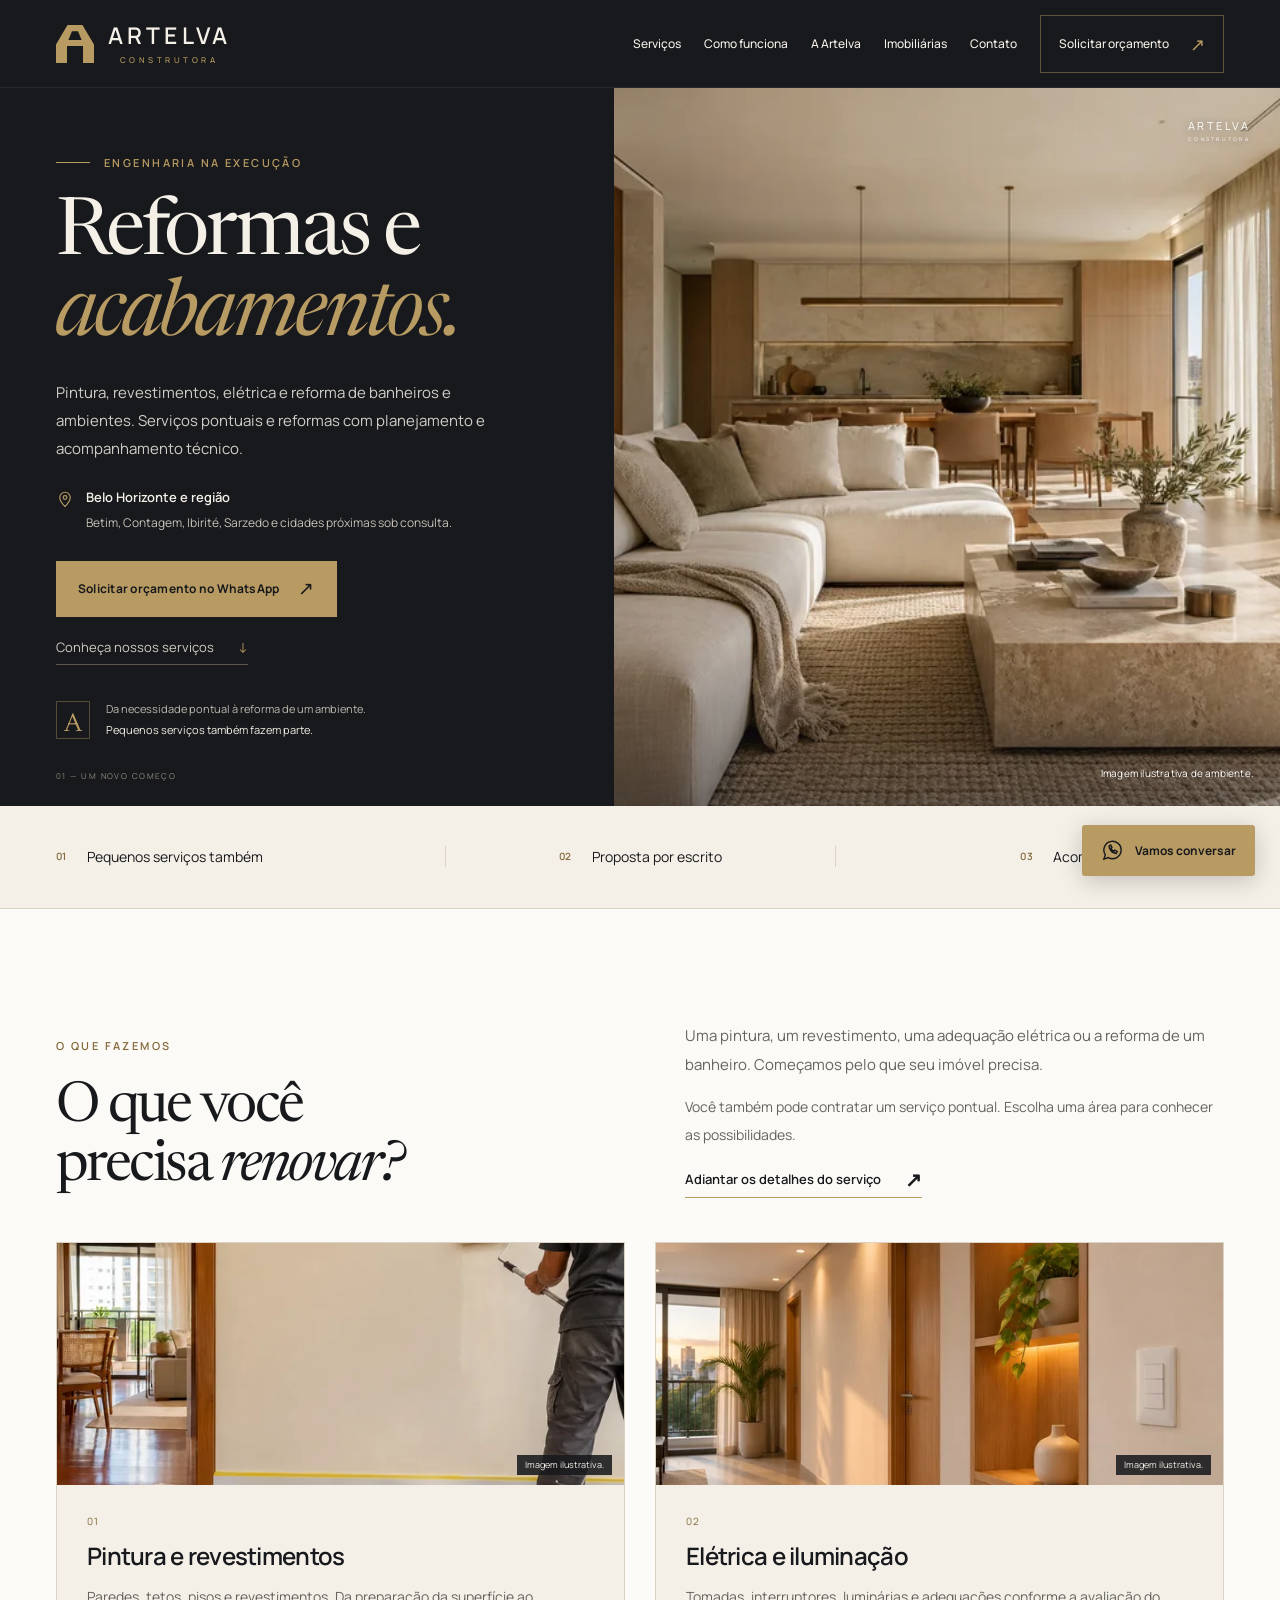
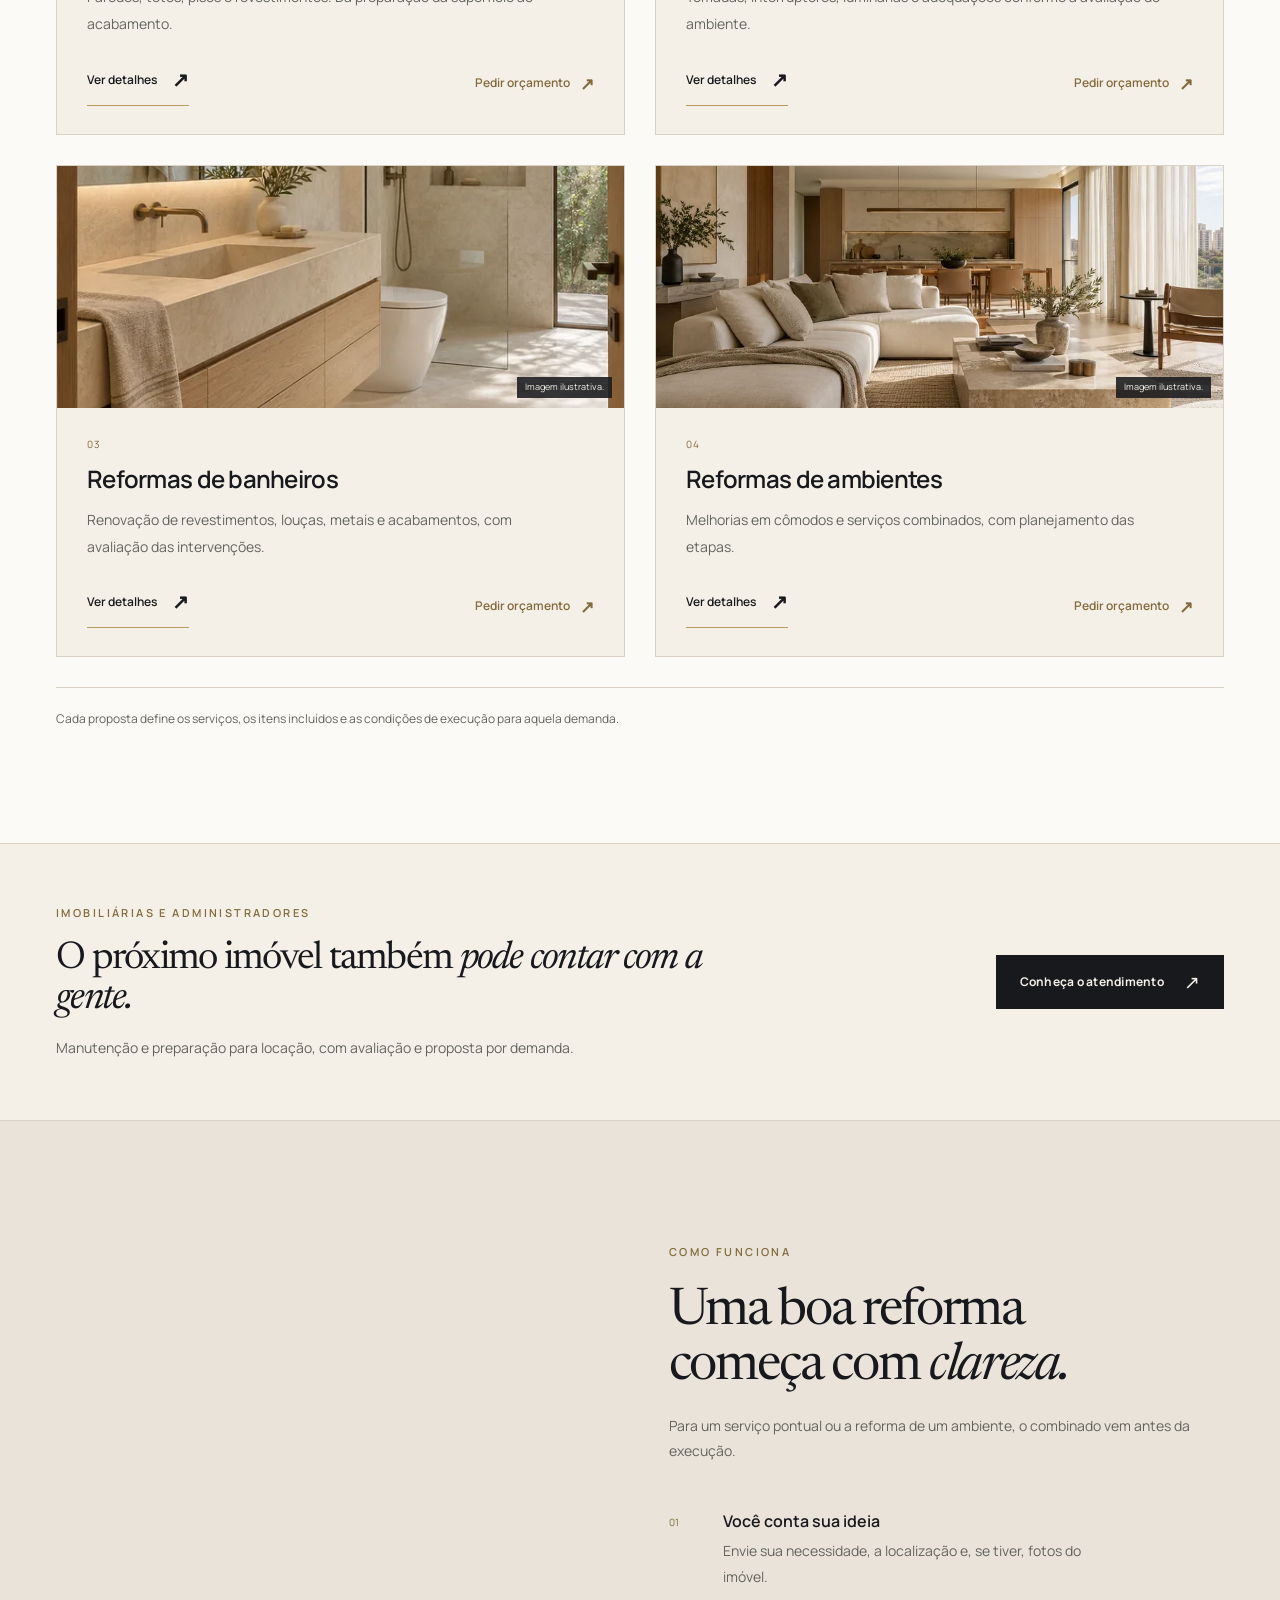
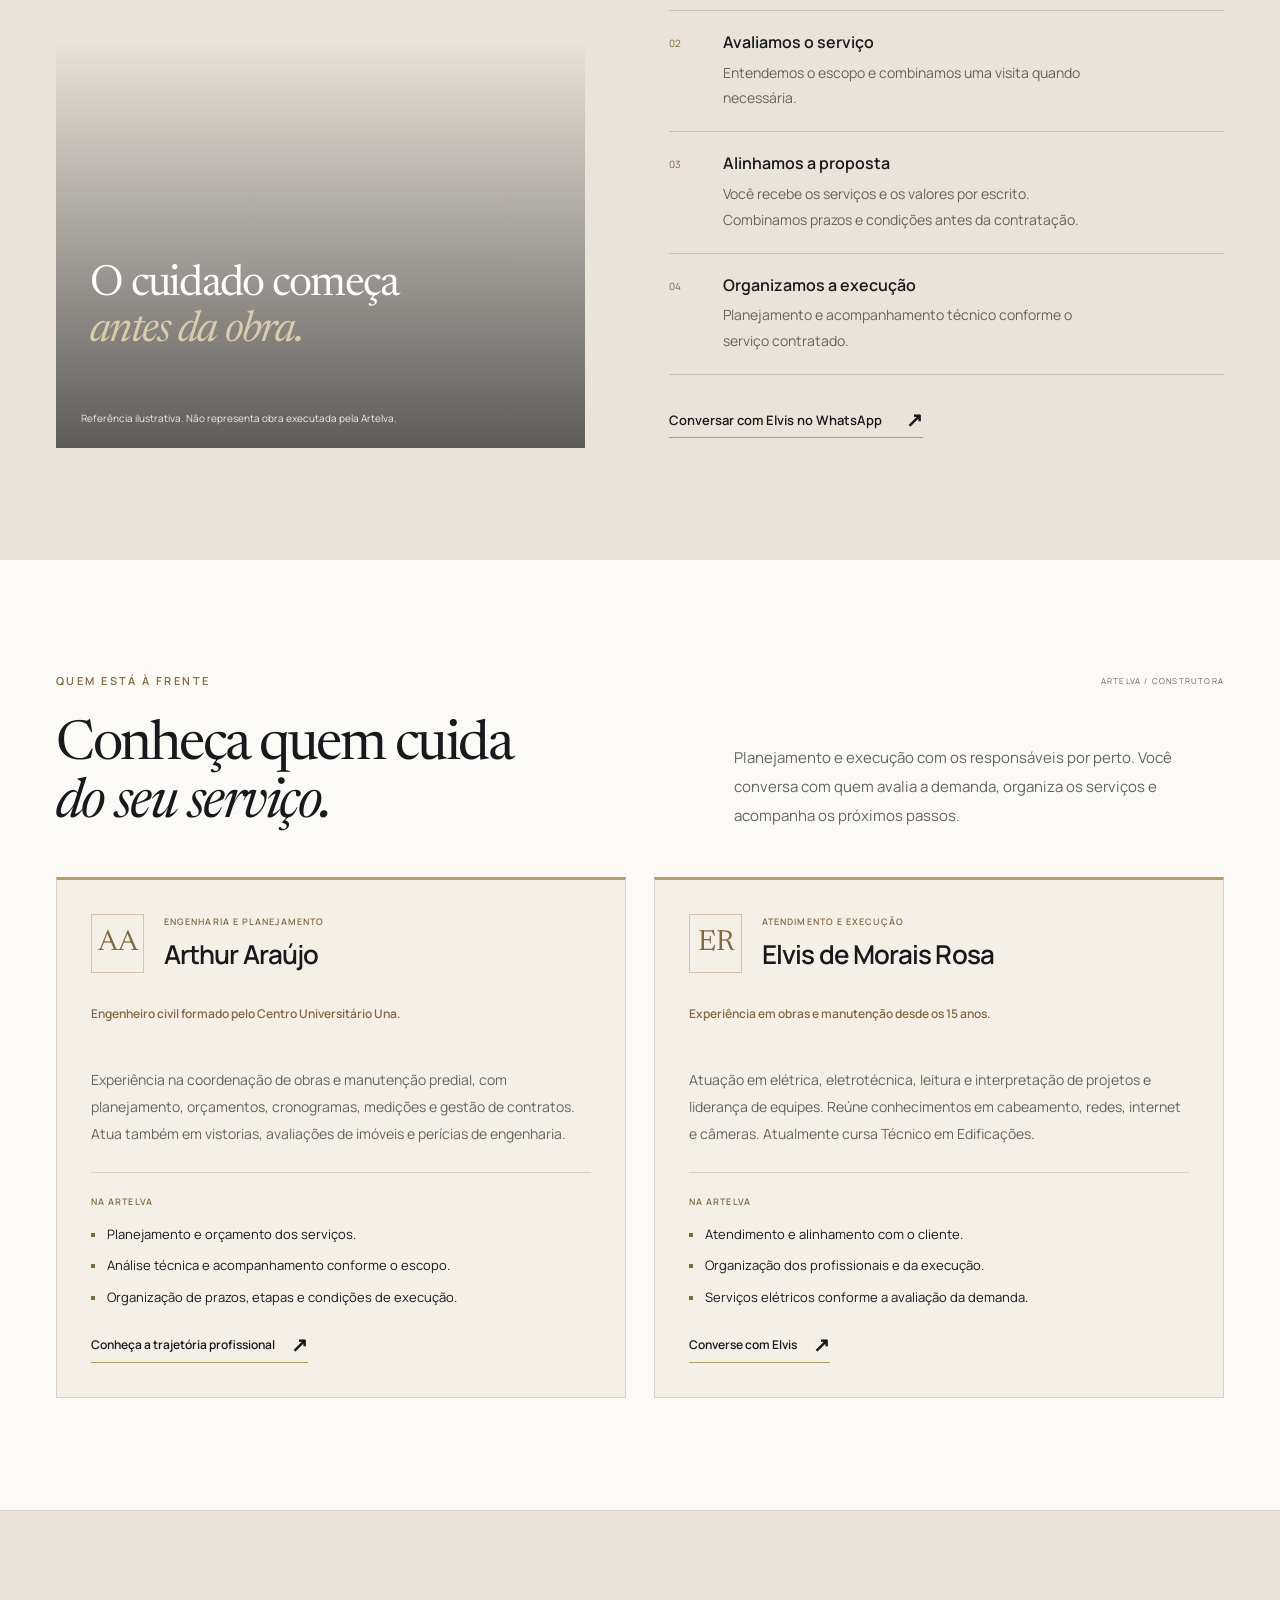
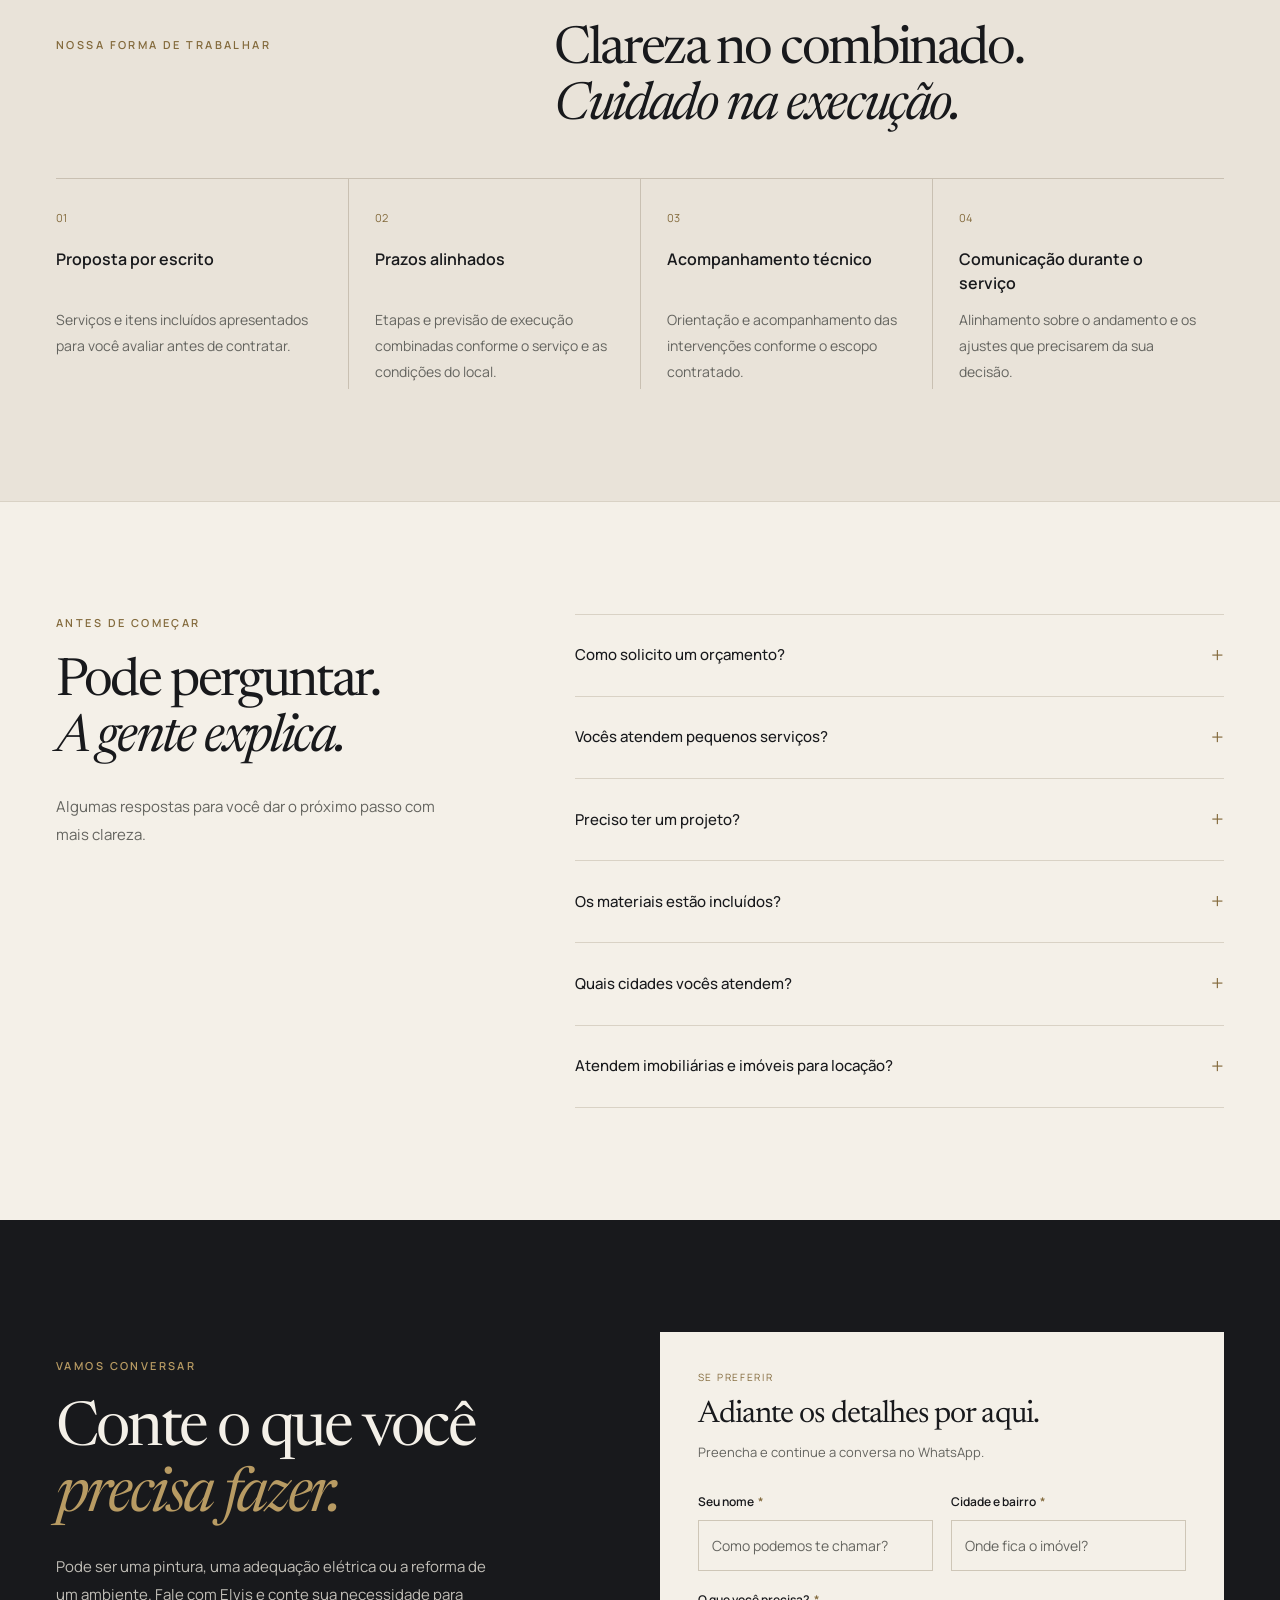
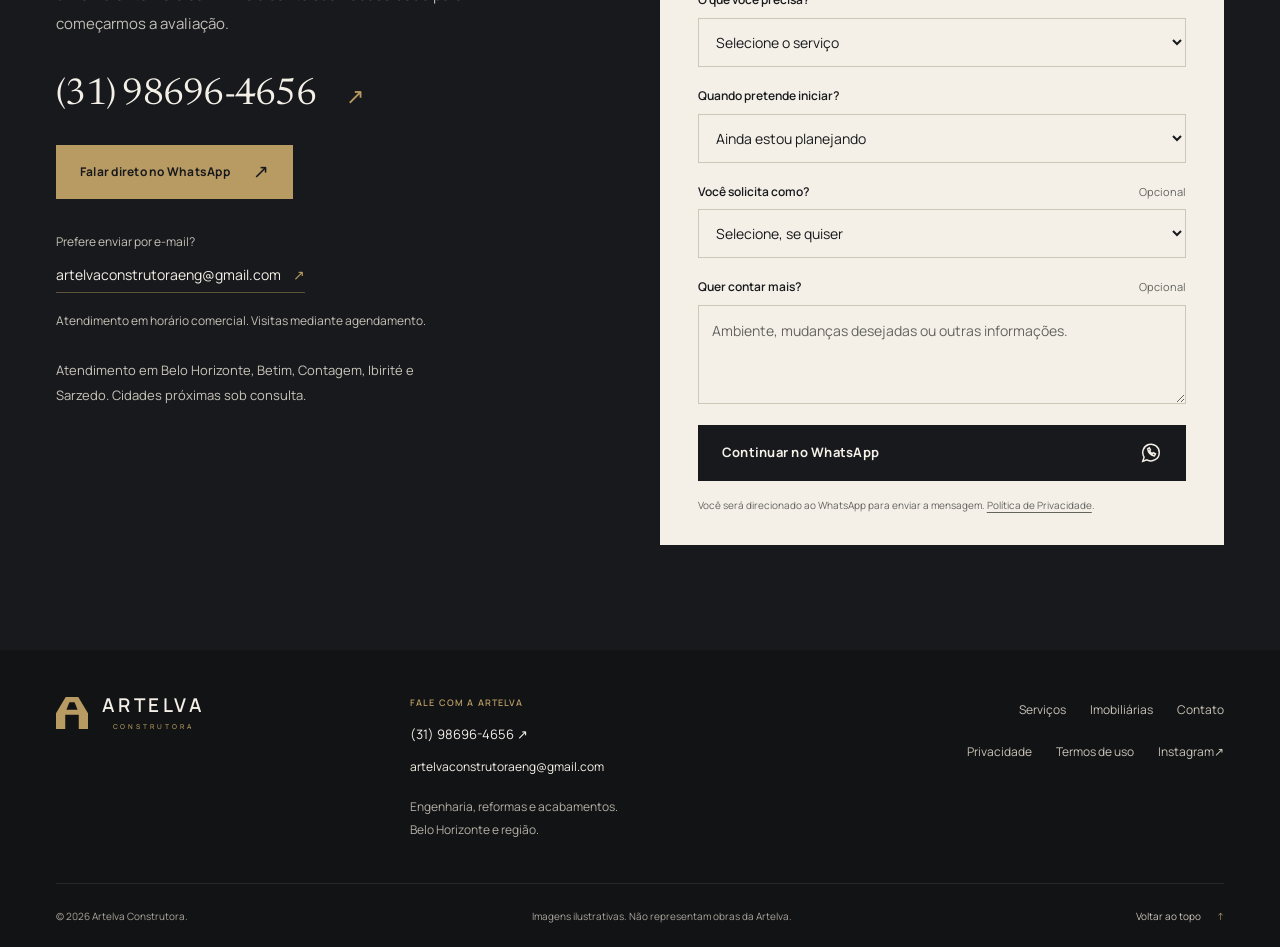
==== commit bbc81299: "Add files via upload" ====
--- a/index.html
+++ b/index.html
@@ -23,31 +23,20 @@
   <link rel="preload" href="./assets/fonts/manrope.woff2" as="font" type="font/woff2" crossorigin>
   <link rel="preload" href="./assets/fonts/newsreader.woff2" as="font" type="font/woff2" crossorigin>
   <link rel="preload" href="./assets/images/sala-1600.webp" as="image" imagesrcset="./assets/images/sala-800.webp 800w, ./assets/images/sala-1600.webp 1600w" imagesizes="(max-width: 760px) 100vw, 52vw">
-  <link rel="stylesheet" href="./styles.css?v=20261103-3">
-  <script src="./config.js?v=20261103-3" defer></script>
-  <script src="./script.js?v=20261103-3" defer></script>
+  <link rel="stylesheet" href="./styles.css?v=20261103-final">
+  <script src="./config.js?v=20261103-final" defer></script>
+  <script src="./script.js?v=20261103-final" defer></script>
   <script type="application/ld+json">
-  {"@context":"https://schema.org","@type":"GeneralContractor","name":"Artelva Construtora","url":"https://labuxa.github.io/artelva/","image":"https://labuxa.github.io/artelva/assets/images/artelva-compartilhamento.png","description":"Pintura, revestimentos, elétrica e reforma de banheiros e ambientes em Belo Horizonte e região, incluindo pequenos serviços.","telephone":"+55 31 98696-4656","sameAs":["https://www.instagram.com/artelvaconstrutora/"],"areaServed":[{"@type":"City","name":"Belo Horizonte"},{"@type":"City","name":"Betim"},{"@type":"City","name":"Contagem"},{"@type":"City","name":"Ibirité"},{"@type":"City","name":"Sarzedo"}],"contactPoint":{"@type":"ContactPoint","telephone":"+55 31 98696-4656","contactType":"customer service","availableLanguage":"Portuguese","email":"artelvaconstrutoraeng@gmail.com"},"email":"artelvaconstrutoraeng@gmail.com"}
+  {"@context":"https://schema.org","@type":"GeneralContractor","name":"Artelva Construtora","url":"https://labuxa.github.io/artelva/","image":"https://labuxa.github.io/artelva/assets/images/artelva-compartilhamento.png","description":"Pintura, revestimentos, elétrica e reforma de banheiros e ambientes em Belo Horizonte e região, incluindo pequenos serviços.","telephone":"+55 31 98696-4656","sameAs":["https://www.instagram.com/artelvaconstrutora/"],"areaServed":[{"@type":"City","name":"Belo Horizonte"},{"@type":"City","name":"Betim"},{"@type":"City","name":"Contagem"},{"@type":"City","name":"Ibirité"},{"@type":"City","name":"Sarzedo"}],"contactPoint":{"@type":"ContactPoint","telephone":"+55 31 98696-4656","contactType":"customer service","availableLanguage":"Portuguese","email":"artelvaconstrutoraeng@gmail.com"},"email":"artelvaconstrutoraeng@gmail.com","@id":"https://labuxa.github.io/artelva/#empresa"}
   </script>
 </head>
-<body>
+<body data-page-path="">
   <a class="skip-link" href="#conteudo">Pular para o conteúdo</a>
-  <header class="site-header">
-    <div class="container header-inner">
-      <a class="brand" href="#inicio" aria-label="Artelva Construtora, início">
-        <svg class="brand-symbol" viewBox="0 0 100 100" aria-hidden="true"><path fill="currentColor" fill-rule="evenodd" d="M30.3 0H69.6L100 51.1V100H71.1V55.1H28.9V100H0V51.1ZM42 16.3H58L67.4 39.7H32.6Z"/></svg>
-        <span class="brand-words"><span>ARTELVA</span><small>CONSTRUTORA</small></span>
-      </a>
+  <header class="site-header"><div class="container header-inner">
+      <a class="brand" href="#inicio" aria-label="Artelva Construtora, início"><svg class="brand-symbol" viewBox="0 0 100 100" aria-hidden="true"><path fill="currentColor" fill-rule="evenodd" d="M30.3 0H69.6L100 51.1V100H71.1V55.1H28.9V100H0V51.1ZM42 16.3H58L67.4 39.7H32.6Z"/></svg><span class="brand-words"><span>ARTELVA</span><small>CONSTRUTORA</small></span></a>
       <button class="menu-toggle" type="button" aria-expanded="false" aria-controls="navegacao" aria-label="Abrir menu" hidden><span></span><span></span></button>
-      <nav class="main-nav" id="navegacao" aria-label="Menu principal">
-        <a href="#servicos">Serviços</a>
-        <a href="#processo">Como funciona</a>
-        <a href="#sobre">A Artelva</a>
-        <a href="#contato">Contato</a>
-        <a class="nav-cta" href="https://wa.me/5531986964656?text=Ol%C3%A1%21%20Vim%20pelo%20site%20da%20Artelva%20e%20gostaria%20de%20solicitar%20um%20or%C3%A7amento%20para%20um%20servi%C3%A7o." data-whatsapp data-placement="header" target="_blank" rel="noopener noreferrer">Solicitar orçamento <span aria-hidden="true">↗</span></a>
-      </nav>
-    </div>
-  </header>
+      <nav class="main-nav" id="navegacao" aria-label="Menu principal"><a href="#servicos">Serviços</a><a href="#processo">Como funciona</a><a href="#sobre">A Artelva</a><a href="./imobiliarias.html">Imobiliárias</a><a href="#contato">Contato</a><a class="nav-cta" href="https://wa.me/5531986964656?text=Ol%C3%A1%21%20Vim%20pelo%20site%20da%20Artelva%20e%20gostaria%20de%20solicitar%20um%20or%C3%A7amento%20para%20um%20servi%C3%A7o." data-whatsapp data-placement="header" target="_blank" rel="noopener noreferrer">Solicitar orçamento <span aria-hidden="true">↗</span></a></nav>
+    </div></header>
   <main id="conteudo" tabindex="-1">
     <section class="hero" id="inicio" aria-labelledby="hero-title">
       <div class="hero-copy">
@@ -75,40 +64,8 @@
       </div>
     </div>
 
-    <section class="section services" id="servicos" aria-labelledby="services-title">
-      <div class="container services-layout">
-        <div class="section-intro">
-          <p class="eyebrow dark-eyebrow">O QUE FAZEMOS</p>
-          <h2 id="services-title">O que você<br>precisa <em>renovar?</em></h2>
-          <p>Uma pintura, um revestimento, uma adequação elétrica ou a reforma de um banheiro. Começamos pelo que seu imóvel precisa.</p>
-          <p class="services-small-note">Você também pode contratar um serviço pontual. Conte sua necessidade para avaliarmos o escopo.</p>
-          <a class="text-link" href="#contato">Adiantar os detalhes do serviço <span aria-hidden="true">↗</span></a>
-        </div>
-        <div class="service-list">
-          <article class="service-item">
-            <span class="service-number" aria-hidden="true">01</span>
-            <div><h3>Pintura e revestimentos</h3><p>Pintura de paredes e tetos, assentamento e troca de pisos e revestimentos, conforme a avaliação do local.</p><a class="service-link" href="#contato" data-service="Pintura e revestimentos">Quero renovar os acabamentos <span aria-hidden="true">↗</span></a></div>
-            <svg class="service-icon" viewBox="0 0 48 48" fill="none" stroke="currentColor" stroke-width="1.3" aria-hidden="true"><rect x="5" y="7" width="29" height="12" rx="2"/><path d="M34 12h7v13L23 29v8"/><rect x="19" y="36" width="8" height="9" rx="1"/></svg>
-          </article>
-          <article class="service-item">
-            <span class="service-number" aria-hidden="true">02</span>
-            <div><h3>Elétrica e iluminação</h3><p>Adequações em instalações elétricas, tomadas, interruptores e iluminação, conforme a necessidade do ambiente.</p><a class="service-link" href="#contato" data-service="Elétrica e iluminação">Quero avaliar a elétrica <span aria-hidden="true">↗</span></a></div>
-            <svg class="service-icon" viewBox="0 0 48 48" fill="none" stroke="currentColor" stroke-width="1.3" aria-hidden="true"><path d="M16 30c0-6-6-7-6-15a14 14 0 0 1 28 0c0 8-6 9-6 15l-1 4H17Z"/><path d="M17 39h14M20 44h8M4 14H0m48 0h-4"/></svg>
-          </article>
-          <article class="service-item">
-            <span class="service-number" aria-hidden="true">03</span>
-            <div><h3>Reformas de banheiros</h3><p>Renovação de revestimentos, louças, metais e acabamentos, com avaliação das intervenções necessárias antes de começar.</p><a class="service-link" href="#contato" data-service="Reformas de banheiros">Quero reformar meu banheiro <span aria-hidden="true">↗</span></a></div>
-            <svg class="service-icon" viewBox="0 0 48 48" fill="none" stroke="currentColor" stroke-width="1.3" aria-hidden="true"><path d="M5 22h38v5c0 8-6 14-14 14H19C11 41 5 35 5 27Z"/><path d="M10 22V10a6 6 0 0 1 12 0v2M17 12h10M12 41v4m24-4v4"/></svg>
-          </article>
-          <article class="service-item">
-            <span class="service-number" aria-hidden="true">04</span>
-            <div><h3>Reformas de ambientes</h3><p>Melhorias em cômodos e adequações pontuais, com os serviços organizados para o uso e as necessidades do seu imóvel.</p><a class="service-link" href="#contato" data-service="Reformas de ambientes">Quero reformar meu espaço <span aria-hidden="true">↗</span></a></div>
-            <svg class="service-icon" viewBox="0 0 48 48" fill="none" stroke="currentColor" stroke-width="1.3" aria-hidden="true"><path d="m6 22 18-15 18 15v21H29V29H19v14H6Z"/><path d="M33 14V7h6v12"/></svg>
-          </article>
-          <p class="service-note">Cada proposta define os serviços, os itens incluídos e as condições de execução para aquela demanda.</p>
-        </div>
-      </div>
-    </section>
+    <section class="section services" id="servicos" aria-labelledby="services-title"><div class="container services-layout"><div class="section-intro services-heading"><div><p class="eyebrow dark-eyebrow">O QUE FAZEMOS</p><h2 id="services-title">O que você<br>precisa <em>renovar?</em></h2></div><div class="services-heading-copy"><p>Uma pintura, um revestimento, uma adequação elétrica ou a reforma de um banheiro. Começamos pelo que seu imóvel precisa.</p><p>Você também pode contratar um serviço pontual. Escolha uma área para conhecer as possibilidades.</p><a class="text-link" href="#contato">Adiantar os detalhes do serviço <span aria-hidden="true">↗</span></a></div></div><div class="service-card-grid"><article class="service-card"><figure class="service-card-visual"><img src="./assets/images/pintura-1200.webp" srcset="./assets/images/pintura-640.webp 640w, ./assets/images/pintura-1200.webp 1200w" sizes="(max-width: 760px) calc(100vw - 48px), 48vw" width="1536" height="1024" alt="Referência ilustrativa de pintura em parede clara, com piso protegido." loading="lazy" decoding="async"><figcaption>Imagem ilustrativa.</figcaption></figure><div class="service-card-copy"><span class="service-card-number" aria-hidden="true">01</span><h3>Pintura e revestimentos</h3><p>Paredes, tetos, pisos e revestimentos. Da preparação da superfície ao acabamento.</p><div class="service-card-actions"><a class="text-link" href="./servicos/pintura-revestimentos.html" aria-label="Ver detalhes de pintura e revestimentos">Ver detalhes <span aria-hidden="true">↗</span></a><a class="service-quote" href="https://wa.me/5531986964656?text=Ol%C3%A1%2C%20Elvis%21%20Vim%20pelo%20site%20da%20Artelva%20e%20gostaria%20de%20solicitar%20um%20or%C3%A7amento%20para%20pintura%20e%20revestimentos." data-whatsapp data-placement="home_service_pintura-revestimentos" data-whatsapp-service="Pintura e revestimentos" target="_blank" rel="noopener noreferrer">Pedir orçamento <span aria-hidden="true">↗</span></a></div></div></article><article class="service-card"><figure class="service-card-visual"><img src="./assets/images/iluminacao-1200.webp" srcset="./assets/images/iluminacao-640.webp 640w, ./assets/images/iluminacao-1200.webp 1200w" sizes="(max-width: 760px) calc(100vw - 48px), 48vw" width="1536" height="1024" alt="Referência ilustrativa de iluminação com spots e luz indireta em ambiente residencial." loading="lazy" decoding="async"><figcaption>Imagem ilustrativa.</figcaption></figure><div class="service-card-copy"><span class="service-card-number" aria-hidden="true">02</span><h3>Elétrica e iluminação</h3><p>Tomadas, interruptores, luminárias e adequações conforme a avaliação do ambiente.</p><div class="service-card-actions"><a class="text-link" href="./servicos/eletrica-iluminacao.html" aria-label="Ver detalhes de elétrica e iluminação">Ver detalhes <span aria-hidden="true">↗</span></a><a class="service-quote" href="https://wa.me/5531986964656?text=Ol%C3%A1%2C%20Elvis%21%20Vim%20pelo%20site%20da%20Artelva%20e%20gostaria%20de%20solicitar%20um%20or%C3%A7amento%20para%20el%C3%A9trica%20e%20ilumina%C3%A7%C3%A3o." data-whatsapp data-placement="home_service_eletrica-iluminacao" data-whatsapp-service="Elétrica e iluminação" target="_blank" rel="noopener noreferrer">Pedir orçamento <span aria-hidden="true">↗</span></a></div></div></article><article class="service-card"><figure class="service-card-visual"><img src="./assets/images/banheiro-1000.webp" srcset="./assets/images/banheiro-600.webp 600w, ./assets/images/banheiro-1000.webp 1000w" sizes="(max-width: 760px) calc(100vw - 48px), 48vw" width="1024" height="1536" alt="Referência ilustrativa de banheiro com revestimentos claros, bancada e metais." loading="lazy" decoding="async"><figcaption>Imagem ilustrativa.</figcaption></figure><div class="service-card-copy"><span class="service-card-number" aria-hidden="true">03</span><h3>Reformas de banheiros</h3><p>Renovação de revestimentos, louças, metais e acabamentos, com avaliação das intervenções.</p><div class="service-card-actions"><a class="text-link" href="./servicos/reforma-banheiro.html" aria-label="Ver detalhes de reformas de banheiros">Ver detalhes <span aria-hidden="true">↗</span></a><a class="service-quote" href="https://wa.me/5531986964656?text=Ol%C3%A1%2C%20Elvis%21%20Vim%20pelo%20site%20da%20Artelva%20e%20gostaria%20de%20solicitar%20um%20or%C3%A7amento%20para%20reformas%20de%20banheiros." data-whatsapp data-placement="home_service_reforma-banheiro" data-whatsapp-service="Reformas de banheiros" target="_blank" rel="noopener noreferrer">Pedir orçamento <span aria-hidden="true">↗</span></a></div></div></article><article class="service-card"><figure class="service-card-visual"><img src="./assets/images/sala-1600.webp" srcset="./assets/images/sala-800.webp 800w, ./assets/images/sala-1600.webp 1600w" sizes="(max-width: 760px) calc(100vw - 48px), 48vw" width="1536" height="1024" alt="Referência ilustrativa de sala integrada com acabamentos claros e madeira." loading="lazy" decoding="async"><figcaption>Imagem ilustrativa.</figcaption></figure><div class="service-card-copy"><span class="service-card-number" aria-hidden="true">04</span><h3>Reformas de ambientes</h3><p>Melhorias em cômodos e serviços combinados, com planejamento das etapas.</p><div class="service-card-actions"><a class="text-link" href="./servicos/reforma-ambientes.html" aria-label="Ver detalhes de reformas de ambientes">Ver detalhes <span aria-hidden="true">↗</span></a><a class="service-quote" href="https://wa.me/5531986964656?text=Ol%C3%A1%2C%20Elvis%21%20Vim%20pelo%20site%20da%20Artelva%20e%20gostaria%20de%20solicitar%20um%20or%C3%A7amento%20para%20reformas%20de%20ambientes." data-whatsapp data-placement="home_service_reforma-ambientes" data-whatsapp-service="Reformas de ambientes" target="_blank" rel="noopener noreferrer">Pedir orçamento <span aria-hidden="true">↗</span></a></div></div></article></div><p class="scope-note">Cada proposta define os serviços, os itens incluídos e as condições de execução para aquela demanda.</p></div></section>
+<section class="business-strip"><div class="container business-strip-layout"><div><p class="eyebrow dark-eyebrow">IMOBILIÁRIAS E ADMINISTRADORES</p><h2>O próximo imóvel também <em>pode contar com a gente.</em></h2><p>Manutenção e preparação para locação, com avaliação e proposta por demanda.</p></div><a class="button button-dark" href="./imobiliarias.html">Conheça o atendimento <span aria-hidden="true">↗</span></a></div></section>
 
     <section class="section process" id="processo" aria-labelledby="process-title">
       <div class="container process-layout">
@@ -179,7 +136,7 @@
           <details><summary>Preciso ter um projeto?<span aria-hidden="true">+</span></summary><p>Depende das intervenções. Se você já tem projeto, envie para avaliação. Quando forem necessários projetos ou definições técnicas adicionais, essa necessidade será alinhada antes da contratação.</p></details>
           <details><summary>Os materiais estão incluídos?<span aria-hidden="true">+</span></summary><p>A proposta informa quais materiais, serviços e demais itens estão incluídos. Tudo é alinhado antes da contratação, conforme o escopo de cada reforma.</p></details>
           <details><summary>Quais cidades vocês atendem?<span aria-hidden="true">+</span></summary><p>Atendemos Belo Horizonte, Betim, Contagem, Ibirité e Sarzedo. Para cidades próximas, consulte a possibilidade de atendimento informando a cidade e o bairro pelo WhatsApp.</p></details>
-          <details><summary>Atendem imobiliárias e imóveis para locação?<span aria-hidden="true">+</span></summary><p>Sim. Avaliamos demandas de manutenção e preparação de imóveis para locação. Os serviços, os responsáveis pela aprovação e as condições de pagamento são alinhados em cada proposta.</p></details>
+          <details><summary>Atendem imobiliárias e imóveis para locação?<span aria-hidden="true">+</span></summary><p>Sim. Avaliamos demandas de manutenção e preparação de imóveis para locação. Os serviços, os responsáveis pela aprovação e as condições de pagamento são alinhados em cada proposta. <a href="./imobiliarias.html">Conheça o atendimento para imobiliárias</a>.</p></details>
         </div>
       </div>
     </section>
@@ -204,6 +161,7 @@
           </div>
           <div class="field"><label for="client-service">O que você precisa? <span aria-hidden="true">*</span></label><select id="client-service" name="servico" required><option value="">Selecione o serviço</option><option>Pintura e revestimentos</option><option>Elétrica e iluminação</option><option>Reformas de banheiros</option><option>Reformas de ambientes</option><option>Mais de um serviço</option><option>Quero entender as possibilidades</option></select></div>
           <div class="field"><label for="client-time">Quando pretende iniciar?</label><select id="client-time" name="prazo"><option>Ainda estou planejando</option><option>Assim que possível</option><option>Nos próximos 30 dias</option><option>Daqui a 1 a 3 meses</option><option>Mais adiante</option></select></div>
+          <div class="field"><label for="client-profile">Você solicita como? <span class="optional">Opcional</span></label><select id="client-profile" name="perfil"><option value="">Selecione, se quiser</option><option>Morador/proprietário</option><option>Imobiliária/administrador</option><option>Outro responsável</option></select></div>
           <div class="field"><label for="client-description">Quer contar mais? <span class="optional">Opcional</span></label><textarea id="client-description" name="detalhes" rows="3" maxlength="1000" placeholder="Ambiente, mudanças desejadas ou outras informações."></textarea></div>
           <button class="button button-dark form-submit" type="submit">Continuar no WhatsApp <svg viewBox="0 0 24 24" fill="none" stroke="currentColor" stroke-width="1.6" aria-hidden="true"><path d="M21 11.6a9 9 0 0 1-13.4 7.8L3 21l1.5-4.6A9 9 0 1 1 21 11.6Z"/><path d="M8.4 7.5c.5 3.9 3.2 6.8 7.3 7.7l1.2-2.2-2.5-1.3-1 1.1a7.2 7.2 0 0 1-3-3.1l1-1-1.3-2.4Z"/></svg></button>
           <p class="form-status" id="form-status" role="status" aria-live="polite"></p>
@@ -213,14 +171,11 @@
       </div>
     </section>
   </main>
-  <footer class="site-footer">
-    <div class="container footer-main">
-      <a class="brand" href="#inicio" aria-label="Artelva Construtora, voltar ao início"><svg class="brand-symbol" viewBox="0 0 100 100" aria-hidden="true"><path fill="currentColor" fill-rule="evenodd" d="M30.3 0H69.6L100 51.1V100H71.1V55.1H28.9V100H0V51.1ZM42 16.3H58L67.4 39.7H32.6Z"/></svg><span class="brand-words"><span>ARTELVA</span><small>CONSTRUTORA</small></span></a>
-        <div class="footer-contact"><p>FALE COM A ARTELVA</p><a href="https://wa.me/5531986964656" data-whatsapp data-placement="footer_phone" target="_blank" rel="noopener noreferrer"><span data-phone-display>(31) 98696-4656</span></a><a class="footer-email" href="mailto:artelvaconstrutoraeng@gmail.com" data-email data-placement="footer_email"><span data-email-display>artelvaconstrutoraeng@gmail.com</span></a><span>Engenharia, reformas e acabamentos.<br>Belo Horizonte e região.</span></div>
-      <div class="footer-links"><a href="#servicos">Serviços</a><a href="#contato">Contato</a><a href="./privacidade.html">Privacidade</a><a href="https://www.instagram.com/artelvaconstrutora/" data-instagram target="_blank" rel="noopener noreferrer">Instagram <span aria-hidden="true">↗</span></a><button type="button" class="text-button" data-consent-settings hidden>Preferências de medição</button></div>
-    </div>
-    <div class="container footer-bottom"><p>© <span data-year>2026</span> Artelva Construtora.</p><p>As imagens de ambientes são ilustrativas.</p><a href="#inicio">Voltar ao topo <span aria-hidden="true">↑</span></a></div>
-  </footer>
+  <footer class="site-footer"><div class="container footer-main">
+      <a class="brand" href="#inicio" aria-label="Artelva Construtora, início"><svg class="brand-symbol" viewBox="0 0 100 100" aria-hidden="true"><path fill="currentColor" fill-rule="evenodd" d="M30.3 0H69.6L100 51.1V100H71.1V55.1H28.9V100H0V51.1ZM42 16.3H58L67.4 39.7H32.6Z"/></svg><span class="brand-words"><span>ARTELVA</span><small>CONSTRUTORA</small></span></a>
+      <div class="footer-contact"><p>FALE COM A ARTELVA</p><a class="" href="https://wa.me/5531986964656?text=Ol%C3%A1%21%20Vim%20pelo%20site%20da%20Artelva%20e%20gostaria%20de%20solicitar%20um%20or%C3%A7amento%20para%20um%20servi%C3%A7o." data-whatsapp data-placement="footer_phone" target="_blank" rel="noopener noreferrer"><span data-phone-display>(31) 98696-4656</span> <span aria-hidden="true">↗</span></a><a class="footer-email" href="mailto:artelvaconstrutoraeng@gmail.com" data-email data-placement="footer_email"><span data-email-display>artelvaconstrutoraeng@gmail.com</span></a><span>Engenharia, reformas e acabamentos.<br>Belo Horizonte e região.</span></div>
+      <div class="footer-links"><a href="#servicos">Serviços</a><a href="./imobiliarias.html">Imobiliárias</a><a href="#contato">Contato</a><a href="./privacidade.html">Privacidade</a><a href="./termos.html">Termos de uso</a><a href="https://www.instagram.com/artelvaconstrutora/" data-instagram target="_blank" rel="noopener noreferrer">Instagram <span aria-hidden="true">↗</span></a><button type="button" class="text-button" data-consent-settings hidden>Preferências de medição</button></div>
+    </div><div class="container footer-bottom"><p>© <span data-year>2026</span> Artelva Construtora.</p><p>Imagens ilustrativas. Não representam obras da Artelva.</p><a href="#inicio">Voltar ao topo <span aria-hidden="true">↑</span></a></div></footer>
   <a class="floating-whatsapp" href="https://wa.me/5531986964656?text=Ol%C3%A1%21%20Vim%20pelo%20site%20da%20Artelva%20e%20gostaria%20de%20conversar%20sobre%20uma%20reforma." data-whatsapp data-placement="floating" target="_blank" rel="noopener noreferrer" aria-label="Conversar com a Artelva no WhatsApp"><svg viewBox="0 0 24 24" fill="none" stroke="currentColor" stroke-width="1.5" aria-hidden="true"><path d="M21 11.6a9 9 0 0 1-13.4 7.8L3 21l1.5-4.6A9 9 0 1 1 21 11.6Z"/><path d="M8.4 7.5c.5 3.9 3.2 6.8 7.3 7.7l1.2-2.2-2.5-1.3-1 1.1a7.2 7.2 0 0 1-3-3.1l1-1-1.3-2.4Z"/></svg><span>Vamos conversar</span></a>
   <section class="consent-banner" id="consent-banner" aria-labelledby="consent-title" hidden><div><h2 id="consent-title">Medição de anúncios</h2><p>Com sua permissão, usamos ferramentas de medição para entender os acessos e os cliques nos anúncios. Você pode conversar conosco mesmo se recusar. <a href="./privacidade.html">Saiba mais</a>.</p></div><div class="consent-actions"><button type="button" class="button button-outline" data-consent="denied">Recusar</button><button type="button" class="button button-gold" data-consent="granted">Aceitar medição</button></div></section>
 </body>
--- a/styles.css
+++ b/styles.css
@@ -2,7 +2,7 @@
 @font-face{font-family:Newsreader;src:url('./assets/fonts/newsreader.woff2') format('woff2');font-style:normal;font-weight:200 800;font-display:swap}
 @font-face{font-family:Newsreader;src:url('./assets/fonts/newsreader-italic.woff2') format('woff2');font-style:italic;font-weight:200 800;font-display:swap}
 :root{--ink:#18191c;--ink-soft:#242529;--gold:#b89b63;--gold-dark:#836a3c;--ivory:#f4f0e8;--paper:#fcfaf6;--sand:#e9e3d9;--muted:#64645f;--line:#d9d2c5;--serif:Newsreader,Georgia,'Times New Roman',serif;--sans:Manrope,Arial,sans-serif;--container:1248px}
-*{box-sizing:border-box}html{scroll-behavior:smooth;scroll-padding-top:105px}body{margin:0;background:var(--ivory);color:var(--ink);font:15px/1.8 var(--sans);-webkit-font-smoothing:antialiased}a{color:inherit;text-decoration:none}button,input,select,textarea{font:inherit}button,a,input,select,textarea{-webkit-tap-highlight-color:transparent}button{cursor:pointer}button:disabled{cursor:wait}button,a{touch-action:manipulation}img,svg{display:block;max-width:100%}figure,p,h1,h2,h3{margin:0}ul,ol{margin:0;padding:0}em{font-family:var(--serif);font-weight:400}h1,h2{font-family:var(--serif);font-weight:400;letter-spacing:-.045em;line-height:1.06}h2{font-size:clamp(44px,4.4vw,64px)}h3{font-weight:600;line-height:1.4}p{overflow-wrap:break-word}a,button,input,select,textarea,summary{outline-offset:5px}a:focus-visible,button:focus-visible,input:focus-visible,select:focus-visible,textarea:focus-visible,summary:focus-visible{outline:2px solid var(--gold-dark)}[hidden]{display:none!important}::selection{background:var(--gold);color:var(--ink)}.container{width:min(var(--container),calc(100% - 112px));margin-inline:auto}.section{padding:112px 0}.eyebrow{font-size:10px;font-weight:600;letter-spacing:.22em;line-height:1.6;color:var(--gold);margin-bottom:24px;display:flex;align-items:center;gap:14px}.eyebrow>span{height:1px;width:34px;background:currentColor}.dark-eyebrow{color:var(--gold-dark)}.skip-link{position:fixed;top:8px;left:8px;z-index:200;padding:12px 18px;background:var(--gold);color:var(--ink);transform:translateY(-150%)}.skip-link:focus{transform:translateY(0)}
+*{box-sizing:border-box}html{scroll-behavior:auto;scroll-padding-top:var(--header-height,88px)}body{margin:0;background:var(--ivory);color:var(--ink);font:15px/1.8 var(--sans);-webkit-font-smoothing:antialiased}a{color:inherit;text-decoration:none}button,input,select,textarea{font:inherit}button,a,input,select,textarea{-webkit-tap-highlight-color:transparent}button{cursor:pointer}button:disabled{cursor:wait}button,a{touch-action:manipulation}img,svg{display:block;max-width:100%}figure,p,h1,h2,h3{margin:0}ul,ol{margin:0;padding:0}em{font-family:var(--serif);font-weight:400}h1,h2{font-family:var(--serif);font-weight:400;letter-spacing:-.045em;line-height:1.06}h2{font-size:clamp(44px,4.4vw,64px)}h3{font-weight:600;line-height:1.4}p{overflow-wrap:break-word}a,button,input,select,textarea,summary{outline-offset:5px}a:focus-visible,button:focus-visible,input:focus-visible,select:focus-visible,textarea:focus-visible,summary:focus-visible{outline:2px solid var(--gold-dark)}[hidden]{display:none!important}::selection{background:var(--gold);color:var(--ink)}.container{width:min(var(--container),calc(100% - 112px));margin-inline:auto}.section{padding:112px 0}.eyebrow{font-size:10px;font-weight:600;letter-spacing:.22em;line-height:1.6;color:var(--gold);margin-bottom:24px;display:flex;align-items:center;gap:14px}.eyebrow>span{height:1px;width:34px;background:currentColor}.dark-eyebrow{color:var(--gold-dark)}.skip-link{position:fixed;top:8px;left:8px;z-index:200;padding:12px 18px;background:var(--gold);color:var(--ink);transform:translateY(-150%)}.skip-link:focus{transform:translateY(0)}
 .site-header{height:96px;background:var(--ink);color:var(--ivory);border-bottom:1px solid #ffffff12;position:relative;z-index:40}.header-inner{height:100%;display:flex;align-items:center;justify-content:space-between;gap:24px}.brand{display:inline-flex;gap:14px;align-items:center;flex-shrink:0}.brand-symbol{width:38px;height:38px;color:var(--gold)}.brand-words{display:flex;flex-direction:column;align-items:center;line-height:1}.brand-words>span{font-size:23px;font-weight:600;letter-spacing:.18em;margin-right:-.18em}.brand-words small{font-size:8px;font-weight:500;letter-spacing:.44em;margin-top:9px;margin-right:-.44em;color:var(--gold)}.main-nav{display:flex;align-items:center;gap:34px;font-size:12px;font-weight:500}.main-nav>a:not(.nav-cta){position:relative}.main-nav>a:not(.nav-cta):after{content:'';position:absolute;bottom:-7px;left:0;height:1px;width:0;background:var(--gold);transition:width .2s}.main-nav>a:hover:after{width:100%}.nav-cta{border:1px solid #b89b6370;padding:12px 18px;display:flex;gap:27px;align-items:center;transition:background .2s}.nav-cta>span{color:var(--gold);font-size:18px}.nav-cta:hover{background:#b89b6314}.menu-toggle{display:none;border:1px solid #ffffff35;width:44px;height:44px;background:transparent;color:var(--ivory);padding:12px}.menu-toggle span{height:1px;width:100%;background:currentColor;display:block;margin:5px 0;transition:transform .2s}
 .hero{display:grid;grid-template-columns:44% 56%;background:var(--ink);color:var(--ivory);position:relative;min-height:676px}.hero-copy{padding:82px 42px 80px max(56px,calc((100vw - var(--container))/2));align-self:center;position:relative;z-index:1}.hero h1{font-size:clamp(65px,6.25vw,98px);margin:0 0 24px;line-height:.99;max-width:630px}.hero h1 em{color:var(--gold)}.hero-description{max-width:370px;font-size:14px;line-height:1.9;color:#d0cec8;margin-bottom:30px}.button{display:inline-flex;align-items:center;justify-content:center;gap:30px;min-height:54px;padding:16px 23px;border:1px solid transparent;border-radius:0;font-size:11px;font-weight:700;letter-spacing:.02em;line-height:1.5;transition:background .2s,color .2s,transform .2s}.button>span{font-size:19px;line-height:1;font-weight:400}.button-gold{background:var(--gold);color:var(--ink)}.button-gold:hover{background:#c7ac79;transform:translateY(-2px)}.button-dark{background:var(--ink);color:var(--ivory)}.button-dark:hover{background:#343530}.button-outline{border-color:var(--line);background:transparent;color:var(--ink)}.button-outline:hover{background:var(--sand)}.text-link{display:inline-flex;align-items:center;gap:24px;font-size:11px;font-weight:600;padding-bottom:7px;border-bottom:1px solid var(--gold);line-height:1.5}.text-link>span{font-size:20px;line-height:1;transition:transform .2s}.text-link:hover>span{transform:translate(2px,-2px)}.hero-secondary{display:flex;width:fit-content;margin-top:23px;color:#cfccc4;border-bottom-color:#5c574c;font-weight:400;font-size:10px}.hero-secondary>span{color:var(--gold);font-size:14px}.hero-note{margin-top:48px;display:flex;gap:16px;align-items:center}.small-mark{border:1px solid #b89b6360;width:34px;height:38px;display:grid;place-items:center;font-family:var(--serif);font-size:26px;color:var(--gold)}.hero-note p{font-size:10px;line-height:1.8;color:#bcb9b1}.hero-note strong{font-weight:400;color:var(--ivory)}.hero-visual{position:relative;min-width:0;overflow:hidden;min-height:676px}.hero-visual img{position:absolute;width:100%;height:100%;object-fit:cover;object-position:52% center;inset:0}.hero-visual:after{content:'';position:absolute;inset:0;background:linear-gradient(90deg,#18191c14,transparent 35%),linear-gradient(0deg,#18191c70,transparent 23%);pointer-events:none}.hero-visual figcaption{position:absolute;bottom:24px;right:26px;font-size:9px;color:white;z-index:1;letter-spacing:.02em}.image-brand{position:absolute;top:30px;right:30px;z-index:1;color:#fff;font-size:11px;letter-spacing:.22em;line-height:1.4;text-shadow:0 1px 8px #18191c70}.image-brand span{display:block;text-align:center;font-size:5px;letter-spacing:.45em;margin-top:3px}.hero-index{position:absolute;bottom:23px;left:max(56px,calc((100vw - var(--container))/2));font-size:8px;letter-spacing:.18em;color:#8f8b82}
 .principles{border-bottom:1px solid var(--line);background:var(--ivory)}.principles-inner{display:grid;grid-template-columns:repeat(3,1fr);align-items:center;min-height:102px}.principles p{font-size:12px;display:flex;align-items:center;justify-content:center;gap:20px;line-height:1.5}.principles p+p{border-left:1px solid var(--line)}.principles p:first-child{justify-content:flex-start}.principles p:last-child{justify-content:flex-end}.principles p>span{font-size:10px;color:var(--gold-dark);font-weight:600;letter-spacing:.03em}
@@ -16,7 +16,7 @@
 @media(min-width:1600px){.hero{min-height:760px}.hero-visual{min-height:760px}.hero-copy{padding-top:100px;padding-bottom:100px}}
 @media(max-width:1150px){.container{width:calc(100% - 80px)}.hero-copy{padding-left:40px;padding-right:25px}.hero-index{left:40px}.hero h1{font-size:clamp(62px,6.5vw,82px)}.hero-description{font-size:12px}.hero .button{padding:16px 18px;font-size:10px;gap:17px}.services-layout,.faq-layout{gap:65px}.process-layout{gap:55px}.contact-layout,.about-layout{gap:65px}.main-nav{gap:24px}.contact-phone{font-size:31px}.quote-form{padding:32px 28px}.form-grid{grid-template-columns:1fr;gap:0}.contact h2{font-size:59px}.section{padding-top:92px;padding-bottom:92px}}
 @media(max-width:920px) and (min-width:761px){.container{width:calc(100% - 56px)}.main-nav{gap:18px;font-size:10px}.nav-cta{padding:10px 12px;gap:16px}.brand-symbol{width:33px;height:33px}.brand-words>span{font-size:20px}.brand-words small{font-size:7px}.hero{grid-template-columns:46% 54%}.hero-copy{padding-left:28px;padding-right:22px}.hero h1{font-size:61px}.hero-index{left:28px}.hero .button{gap:10px;padding:16px 12px;font-size:9px}.hero-note{margin-top:35px}.principles p{font-size:10px;gap:12px}.services-layout,.faq-layout{grid-template-columns:.85fr 1.15fr;gap:35px}.service-item{grid-template-columns:22px 1fr;gap:12px}.service-icon{display:none}.service-item h3{font-size:17px}.process-layout{gap:35px;grid-template-columns:.9fr 1fr}.process-copy h2{font-size:41px}.process-visual{min-height:680px}.visual-caption{font-size:35px;left:24px}.steps li{gap:8px;grid-template-columns:30px 1fr}.about-layout{gap:40px}.about h2{font-size:44px}.team-member{grid-template-columns:37px 1fr;gap:14px}.contact-layout{gap:35px}.contact h2{font-size:49px}.contact-phone{font-size:26px;gap:16px}.contact-direct{font-size:9px;gap:8px}.quote-form{padding:28px 25px}.form-heading h3{font-size:26px}.footer-links{gap:12px 18px}}
-@media(max-width:760px){html{scroll-padding-top:20px}.container{width:calc(100% - 48px)}.section{padding:70px 0}.site-header{height:auto;min-height:83px}.header-inner{min-height:83px;flex-wrap:wrap;gap:0;padding-top:18px;padding-bottom:18px}.brand-symbol{width:32px;height:32px}.brand{gap:11px}.brand-words>span{font-size:21px}.brand-words small{font-size:7px;margin-top:8px}.main-nav{width:100%;gap:16px;padding-top:22px;flex-wrap:wrap;font-size:11px}.js .main-nav{display:none;position:absolute;top:100%;left:0;right:0;width:auto;background:var(--ink-soft);padding:25px 24px 28px;border-top:1px solid #ffffff15;box-shadow:0 20px 25px #0002}.js .main-nav.is-open{display:flex;flex-direction:column;align-items:stretch;gap:20px}.js .menu-toggle{display:block;margin-left:auto}.nav-cta{justify-content:space-between;margin-top:4px;font-size:11px}.menu-toggle[aria-expanded=true] span:first-child{transform:translateY(3px) rotate(45deg)}.menu-toggle[aria-expanded=true] span:last-child{transform:translateY(-3px) rotate(-45deg)}.hero{grid-template-columns:1fr;min-height:0}.hero-copy{padding:53px 24px 44px;max-width:650px}.hero .eyebrow{font-size:8px;letter-spacing:.19em;margin-bottom:24px}.hero h1{font-size:clamp(55px,9vw,76px);max-width:620px;margin-bottom:23px;line-height:1.02}.hero-description{font-size:12px;line-height:1.95;max-width:420px;margin-bottom:25px}.hero .button{font-size:10px;padding:16px 20px;gap:28px;min-height:52px}.hero-secondary{margin-top:20px;font-size:9px}.hero-note,.hero-index{display:none}.hero-visual{min-height:0;height:390px}.hero-visual img{object-position:center 54%}.hero-visual figcaption{bottom:18px;right:21px;font-size:8px}.image-brand{font-size:9px;top:23px;right:23px}.principles-inner{min-height:0;grid-template-columns:1fr;padding-top:12px;padding-bottom:12px}.principles p,.principles p:first-child,.principles p:last-child{justify-content:flex-start;font-size:11px;gap:20px;padding:13px 0}.principles p+p{border-left:0;border-top:1px solid var(--line)}.principles p>span{font-size:9px}.services-layout,.process-layout,.about-layout,.faq-layout,.contact-layout{grid-template-columns:1fr;gap:39px}.section-intro h2{font-size:46px;margin-bottom:21px}.eyebrow{font-size:8px;letter-spacing:.2em;margin-bottom:21px}.section-intro>p:not(.eyebrow){font-size:12px;max-width:470px}.section-intro .text-link{margin-top:23px}.service-item{grid-template-columns:22px 1fr 34px;gap:14px;padding:25px 0}.service-item h3{font-size:17px;line-height:1.5}.service-item p{font-size:11px}.service-number{font-size:9px}.service-icon{width:31px;height:31px}.service-link{font-size:9px;gap:12px}.service-note{font-size:9px;padding-top:18px}.process{padding-top:0}.process-layout{width:100%;gap:0}.process-visual{min-height:0;height:470px;margin:0 24px}.process-visual img{object-position:center 53%}.visual-caption{font-size:41px;left:25px;bottom:77px}.process-visual figcaption{font-size:7px;left:25px;right:25px}.process-copy{padding:49px 24px 0}.process-copy h2{font-size:46px}.steps{margin-top:24px;margin-bottom:29px}.steps li{grid-template-columns:28px 1fr;gap:13px;padding:20px 0}.steps h3{font-size:13px}.steps p{font-size:11px;max-width:450px}.about-top{margin-bottom:26px}.about-signature{display:none}.about h2{font-size:46px}.about-description{font-size:12px;margin-top:22px;max-width:540px}.about-layout{gap:30px}.team-member{gap:17px;grid-template-columns:42px 1fr;padding:23px 0}.team-member h3{font-size:18px}.team-initial{font-size:26px}.team-member p{font-size:11px}.faq-layout{gap:31px}.faq h2{font-size:44px}.faq summary{font-size:12px;padding:21px 0;gap:14px}.faq details>p{font-size:11px;padding-right:15px}.contact{padding:65px 0}.contact-copy{padding-top:0}.contact h2{font-size:clamp(46px,7.6vw,59px)}.contact-copy>p:not(.eyebrow):not(.contact-region){font-size:12px;max-width:460px;margin-top:24px}.contact-phone{font-size:34px;margin-top:29px;gap:23px}.contact-direct{font-size:10px;gap:16px;margin-top:17px}.contact-detail{display:none}.contact-layout{gap:37px}.quote-form{padding:29px 23px 25px}.form-heading h3{font-size:29px}.form-heading p{font-size:10px}.form-heading{margin-bottom:26px}.form-grid{grid-template-columns:1fr;gap:0}.field{margin-bottom:19px}.field input,.field select,.field textarea{font-size:16px;padding:12px;min-height:47px;line-height:1.6}.field label{font-size:10px}.field input::placeholder,.field textarea::placeholder{font-size:12px}.field select{font-size:13px}.field textarea{font-size:14px}.form-privacy{font-size:8px;line-height:1.9}.form-submit{min-height:54px}.site-footer{padding:37px 0 75px}.footer-main{grid-template-columns:1fr;gap:25px;padding-bottom:30px}.footer-main>p{font-size:10px}.footer-links{justify-content:flex-start;font-size:10px;gap:15px 22px;max-width:360px}.footer-bottom{flex-direction:column;gap:11px;font-size:8px;line-height:1.7;padding-top:22px}.floating-whatsapp{bottom:17px;right:17px;width:52px;height:52px;justify-content:center;padding:0;border-radius:50%;box-shadow:0 4px 18px #0004}.floating-whatsapp>span{display:none}.floating-whatsapp svg{width:25px;height:25px}.consent-banner{padding:22px;display:block;bottom:12px;width:calc(100% - 24px)}.consent-banner h2{font-size:13px}.consent-banner p{font-size:10px;line-height:1.8}.consent-actions{margin-top:17px;justify-content:flex-end;gap:8px}.consent-actions .button{padding:11px 14px;font-size:9px}.privacy-main{padding-top:55px;padding-bottom:65px}.privacy-header .main-nav{display:flex;position:static;background:transparent;box-shadow:none;border:0;width:auto;padding:0;margin-left:auto}.privacy-header .nav-cta{margin:0;padding:8px 11px;font-size:9px;gap:11px}.privacy-content h1{font-size:46px}.privacy-content h2{font-size:17px}.privacy-content p,.privacy-content li{font-size:12px}}
+@media(max-width:760px){html{scroll-padding-top:var(--header-height,78px)}.container{width:calc(100% - 48px)}.section{padding:70px 0}.site-header{height:auto;min-height:83px}.header-inner{min-height:83px;flex-wrap:wrap;gap:0;padding-top:18px;padding-bottom:18px}.brand-symbol{width:32px;height:32px}.brand{gap:11px}.brand-words>span{font-size:21px}.brand-words small{font-size:7px;margin-top:8px}.main-nav{width:100%;gap:16px;padding-top:22px;flex-wrap:wrap;font-size:11px}.js .main-nav{display:none;position:absolute;top:100%;left:0;right:0;width:auto;background:var(--ink-soft);padding:25px 24px 28px;border-top:1px solid #ffffff15;box-shadow:0 20px 25px #0002}.js .main-nav.is-open{display:flex;flex-direction:column;align-items:stretch;gap:20px}.js .menu-toggle{display:block;margin-left:auto}.nav-cta{justify-content:space-between;margin-top:4px;font-size:11px}.menu-toggle[aria-expanded=true] span:first-child{transform:translateY(3px) rotate(45deg)}.menu-toggle[aria-expanded=true] span:last-child{transform:translateY(-3px) rotate(-45deg)}.hero{grid-template-columns:1fr;min-height:0}.hero-copy{padding:53px 24px 44px;max-width:650px}.hero .eyebrow{font-size:8px;letter-spacing:.19em;margin-bottom:24px}.hero h1{font-size:clamp(55px,9vw,76px);max-width:620px;margin-bottom:23px;line-height:1.02}.hero-description{font-size:12px;line-height:1.95;max-width:420px;margin-bottom:25px}.hero .button{font-size:10px;padding:16px 20px;gap:28px;min-height:52px}.hero-secondary{margin-top:20px;font-size:9px}.hero-note,.hero-index{display:none}.hero-visual{min-height:0;height:390px}.hero-visual img{object-position:center 54%}.hero-visual figcaption{bottom:18px;right:21px;font-size:8px}.image-brand{font-size:9px;top:23px;right:23px}.principles-inner{min-height:0;grid-template-columns:1fr;padding-top:12px;padding-bottom:12px}.principles p,.principles p:first-child,.principles p:last-child{justify-content:flex-start;font-size:11px;gap:20px;padding:13px 0}.principles p+p{border-left:0;border-top:1px solid var(--line)}.principles p>span{font-size:9px}.services-layout,.process-layout,.about-layout,.faq-layout,.contact-layout{grid-template-columns:1fr;gap:39px}.section-intro h2{font-size:46px;margin-bottom:21px}.eyebrow{font-size:8px;letter-spacing:.2em;margin-bottom:21px}.section-intro>p:not(.eyebrow){font-size:12px;max-width:470px}.section-intro .text-link{margin-top:23px}.service-item{grid-template-columns:22px 1fr 34px;gap:14px;padding:25px 0}.service-item h3{font-size:17px;line-height:1.5}.service-item p{font-size:11px}.service-number{font-size:9px}.service-icon{width:31px;height:31px}.service-link{font-size:9px;gap:12px}.service-note{font-size:9px;padding-top:18px}.process{padding-top:0}.process-layout{width:100%;gap:0}.process-visual{min-height:0;height:470px;margin:0 24px}.process-visual img{object-position:center 53%}.visual-caption{font-size:41px;left:25px;bottom:77px}.process-visual figcaption{font-size:7px;left:25px;right:25px}.process-copy{padding:49px 24px 0}.process-copy h2{font-size:46px}.steps{margin-top:24px;margin-bottom:29px}.steps li{grid-template-columns:28px 1fr;gap:13px;padding:20px 0}.steps h3{font-size:13px}.steps p{font-size:11px;max-width:450px}.about-top{margin-bottom:26px}.about-signature{display:none}.about h2{font-size:46px}.about-description{font-size:12px;margin-top:22px;max-width:540px}.about-layout{gap:30px}.team-member{gap:17px;grid-template-columns:42px 1fr;padding:23px 0}.team-member h3{font-size:18px}.team-initial{font-size:26px}.team-member p{font-size:11px}.faq-layout{gap:31px}.faq h2{font-size:44px}.faq summary{font-size:12px;padding:21px 0;gap:14px}.faq details>p{font-size:11px;padding-right:15px}.contact{padding:65px 0}.contact-copy{padding-top:0}.contact h2{font-size:clamp(46px,7.6vw,59px)}.contact-copy>p:not(.eyebrow):not(.contact-region){font-size:12px;max-width:460px;margin-top:24px}.contact-phone{font-size:34px;margin-top:29px;gap:23px}.contact-direct{font-size:10px;gap:16px;margin-top:17px}.contact-detail{display:none}.contact-layout{gap:37px}.quote-form{padding:29px 23px 25px}.form-heading h3{font-size:29px}.form-heading p{font-size:10px}.form-heading{margin-bottom:26px}.form-grid{grid-template-columns:1fr;gap:0}.field{margin-bottom:19px}.field input,.field select,.field textarea{font-size:16px;padding:12px;min-height:47px;line-height:1.6}.field label{font-size:10px}.field input::placeholder,.field textarea::placeholder{font-size:12px}.field select{font-size:13px}.field textarea{font-size:14px}.form-privacy{font-size:8px;line-height:1.9}.form-submit{min-height:54px}.site-footer{padding:37px 0 75px}.footer-main{grid-template-columns:1fr;gap:25px;padding-bottom:30px}.footer-main>p{font-size:10px}.footer-links{justify-content:flex-start;font-size:10px;gap:15px 22px;max-width:360px}.footer-bottom{flex-direction:column;gap:11px;font-size:8px;line-height:1.7;padding-top:22px}.floating-whatsapp{bottom:17px;right:17px;width:52px;height:52px;justify-content:center;padding:0;border-radius:50%;box-shadow:0 4px 18px #0004}.floating-whatsapp>span{display:none}.floating-whatsapp svg{width:25px;height:25px}.consent-banner{padding:22px;display:block;bottom:12px;width:calc(100% - 24px)}.consent-banner h2{font-size:13px}.consent-banner p{font-size:10px;line-height:1.8}.consent-actions{margin-top:17px;justify-content:flex-end;gap:8px}.consent-actions .button{padding:11px 14px;font-size:9px}.privacy-main{padding-top:55px;padding-bottom:65px}.privacy-header .main-nav{display:flex;position:static;background:transparent;box-shadow:none;border:0;width:auto;padding:0;margin-left:auto}.privacy-header .nav-cta{margin:0;padding:8px 11px;font-size:9px;gap:11px}.privacy-content h1{font-size:46px}.privacy-content h2{font-size:17px}.privacy-content p,.privacy-content li{font-size:12px}}
 @media(max-width:360px){.container{width:calc(100% - 36px)}.hero-copy{padding-left:18px;padding-right:18px}.hero h1{font-size:51px}.brand-words>span{font-size:19px}.brand-symbol{width:29px;height:29px}.hero .button{font-size:9px;gap:18px}.service-item{grid-template-columns:19px 1fr;gap:11px}.service-icon{display:none}.section-intro h2,.about h2,.faq h2,.process-copy h2{font-size:41px}.contact h2{font-size:43px}.contact-phone{font-size:30px}.quote-form{padding-left:19px;padding-right:19px}.process-visual{margin-inline:18px}.process-copy{padding-left:18px;padding-right:18px}.visual-caption{font-size:37px}.privacy-header .nav-cta{font-size:8px;gap:7px}}
 @media(prefers-reduced-motion:reduce){html{scroll-behavior:auto}*,*:before,*:after{transition:none!important;animation:none!important}}
 html:not(.js) .quote-form{display:none}
@@ -209,7 +209,7 @@
 
 /* Novembro de 2026: equipe, canais de contato e navegação durante a rolagem. */
 :root{--header-height:88px}
-html{scroll-padding-top:calc(var(--header-height) + 24px)}
+html{scroll-padding-top:var(--header-height)}
 .site-header{position:sticky;top:0;height:var(--header-height);z-index:60}
 .header-inner{min-height:var(--header-height)}
 .main-nav{gap:26px}
@@ -286,7 +286,7 @@
 }
 @media(max-width:760px){
  :root{--header-height:78px}
- html{scroll-padding-top:calc(var(--header-height) + 18px)}
+ html{scroll-padding-top:var(--header-height)}
  .site-header{min-height:var(--header-height)}
  .header-inner{height:var(--header-height);padding-top:0;padding-bottom:0}
  .main-nav{font-size:14px}
@@ -336,3 +336,259 @@
 }
 @media print{.person-card{break-inside:avoid}.person-link{display:none}.team-grid{grid-template-columns:1fr}.person-card{padding:20px}}
 
+/* Páginas de serviços e imobiliárias. Mesma identidade, navegação contínua. */
+.main-nav{gap:23px;font-size:12px}
+.main-nav .nav-cta{gap:21px;white-space:nowrap}
+.main-nav>a[aria-current="page"]{color:var(--gold)}
+.main-nav>a[aria-current="page"]:after{width:100%}
+.services-layout{display:block}
+.services-heading{display:grid;grid-template-columns:1fr 1fr;gap:90px;align-items:end;margin-bottom:44px}
+.services-heading h2{margin:0}
+.services-heading-copy p{font-size:15px;line-height:1.95;color:var(--muted);max-width:530px}
+.services-heading-copy p+p{margin-top:14px;font-size:14px}
+.services-heading .text-link{margin-top:22px}
+.service-card-grid{display:grid;grid-template-columns:repeat(2,minmax(0,1fr));gap:30px}
+.service-card{min-width:0;background:var(--ivory);border:1px solid var(--line);display:flex;flex-direction:column}
+.service-card-visual{height:242px;position:relative;overflow:hidden}
+.service-card-visual img{width:100%;height:100%;object-fit:cover;transition:transform .35s}
+.service-card:hover .service-card-visual img{transform:scale(1.025)}
+.service-card:nth-child(3) .service-card-visual img{object-position:center 57%}
+.service-card-visual figcaption{position:absolute;right:12px;bottom:10px;background:#18191cdd;color:var(--ivory);padding:3px 8px;font-size:9px;line-height:1.6}
+.service-card-copy{padding:27px 30px 28px;display:flex;flex:1;flex-direction:column}
+.service-card-number{font-size:10px;letter-spacing:.1em;color:var(--gold-dark);margin-bottom:10px}
+.service-card h3{font-size:24px;line-height:1.35;letter-spacing:-.03em;margin-bottom:12px}
+.service-card-copy>p{font-size:14px;line-height:1.9;color:var(--muted);margin-bottom:24px;max-width:480px}
+.service-card-actions{display:flex;align-items:center;justify-content:space-between;gap:18px;flex-wrap:wrap;margin-top:auto}
+.service-card-actions .text-link{font-size:12px;gap:15px;min-height:44px;align-items:center}
+.service-quote{display:inline-flex;align-items:center;gap:10px;font-size:12px;line-height:1.7;padding:6px 0;color:var(--gold-dark);font-weight:600;min-height:44px}
+.service-quote>span{font-size:17px;line-height:1}
+.service-quote:hover{text-decoration:underline;text-underline-offset:4px}
+.scope-note{border-top:1px solid var(--line);padding-top:20px;margin-top:30px;color:var(--muted);font-size:12px;line-height:1.9}
+.business-strip{padding:60px 0;background:var(--ivory);border-top:1px solid var(--line);border-bottom:1px solid var(--line)}
+.business-strip-layout{display:flex;justify-content:space-between;align-items:center;gap:55px}
+.business-strip .eyebrow{margin-bottom:17px}
+.business-strip h2{font-size:clamp(32px,3vw,45px);max-width:710px;margin-bottom:15px}
+.business-strip p:not(.eyebrow){font-size:14px;color:var(--muted);max-width:670px}
+.business-strip .button{flex-shrink:0;font-size:12px;gap:20px}
+.inner-hero{background:var(--ink);color:var(--ivory);padding-bottom:64px}
+.breadcrumbs{display:flex;gap:12px;flex-wrap:wrap;align-items:center;padding:27px 0 37px;font-size:11px;line-height:1.7;color:#bcb9b1}
+.breadcrumbs>a:hover{color:var(--gold);text-decoration:underline;text-underline-offset:4px}
+.breadcrumbs>[aria-current]{color:#e1ddd3}
+.breadcrumbs>span[aria-hidden]{color:var(--gold)}
+.inner-hero-grid{display:grid;grid-template-columns:1fr 1fr;gap:68px;align-items:center}
+.inner-hero-copy{min-width:0;padding:10px 0}
+.inner-hero-copy h1{font-size:clamp(52px,5.25vw,76px);line-height:1.04;letter-spacing:-.035em;margin:0 0 24px;max-width:650px}
+.inner-hero-copy h1 em{color:var(--gold)}
+.inner-hero-copy>p:not(.eyebrow){font-size:15px;line-height:1.9;color:#d0cec8;max-width:530px;margin-bottom:27px}
+.inner-hero-copy .button{font-size:12px;gap:22px}
+.inner-hero-copy>p.inner-hero-region{font-size:12px;line-height:1.9;margin:27px 0 0;color:#bcb9b1}
+.inner-hero-visual{height:490px;min-width:0;position:relative;overflow:hidden}
+.inner-hero-visual img{width:100%;height:100%;object-fit:cover}
+.inner-hero-visual figcaption{position:absolute;left:0;right:0;bottom:0;background:linear-gradient(0deg,#18191cd9,#18191c99,transparent);padding:34px 20px 17px;color:white;font-size:9px;line-height:1.7}
+.scope-section,.short-process{background:var(--paper)}
+.scope-heading{margin-bottom:43px;max-width:900px}
+.scope-heading .eyebrow{margin-bottom:21px}
+.scope-heading h2{font-size:clamp(40px,4vw,58px);max-width:900px}
+.scope-grid{display:grid;grid-template-columns:repeat(3,minmax(0,1fr));gap:35px;border-top:1px solid var(--line)}
+.scope-grid article{padding-top:27px;min-width:0}
+.scope-grid article>span{font-size:11px;color:var(--gold-dark);display:block;margin-bottom:20px}
+.scope-grid h3{font-size:20px;letter-spacing:-.02em;line-height:1.45;margin-bottom:13px}
+.scope-grid p{font-size:14px;line-height:1.95;color:var(--muted);max-width:360px}
+.assessment-section,.business-workflow{background:var(--sand)}
+.assessment-layout{display:grid;grid-template-columns:1fr 1fr;gap:90px}
+.assessment-layout h2{font-size:clamp(42px,4.1vw,60px);margin-bottom:25px}
+.assessment-layout>div>p:not(.eyebrow){font-size:15px;line-height:1.95;color:var(--muted);max-width:490px}
+.assessment-layout .text-link{margin-top:28px;font-size:12px}
+.assessment-list{list-style:none;counter-reset:assessment}
+.assessment-list li{counter-increment:assessment;position:relative;padding:24px 0 24px 43px;border-top:1px solid #c9c0b2}
+.assessment-list li:first-child{padding-top:0;border-top:0}
+.assessment-list li:before{content:'0' counter(assessment);position:absolute;left:0;top:27px;color:var(--gold-dark);font-size:10px}
+.assessment-list li:first-child:before{top:3px}
+.assessment-list h3{font-size:17px;line-height:1.5;margin-bottom:9px}
+.assessment-list p{font-size:14px;line-height:1.9;color:var(--muted)}
+.material-note{background:var(--ivory);padding:80px 0;border-bottom:1px solid var(--line)}
+.material-layout{display:grid;grid-template-columns:1fr 1fr;align-items:center;gap:80px}
+.material-visual{position:relative;min-width:0}
+.material-visual img{width:100%;aspect-ratio:1.25;object-fit:cover}
+.material-visual figcaption{font-size:10px;line-height:1.8;color:var(--muted);margin-top:10px}
+.material-layout h2{font-size:clamp(40px,3.7vw,55px);margin-bottom:23px}
+.material-layout p:not(.eyebrow){font-size:14px;line-height:1.95;color:var(--muted)}
+.material-layout .text-link{margin-top:26px}
+.short-process{padding:70px 0;border-bottom:1px solid var(--line)}
+.short-process-grid{display:grid;grid-template-columns:repeat(3,minmax(0,1fr));gap:45px;margin-top:33px}
+.short-process-grid>div>span{font-size:11px;color:var(--gold-dark);display:block;margin-bottom:14px}
+.short-process-grid h3{font-size:18px;margin-bottom:11px}
+.short-process-grid p{font-size:14px;color:var(--muted);line-height:1.9;max-width:350px}
+.faq details>p a{text-decoration:underline;text-underline-offset:3px;color:var(--ink)}
+.compact-contact-layout{display:grid;grid-template-columns:1.15fr 1fr;gap:85px;align-items:center}
+.service-contact h2{font-size:clamp(43px,4.4vw,64px);margin:0 0 26px}
+.service-contact h2 em{color:var(--gold)}
+.compact-contact-layout>div>p:not(.eyebrow){font-size:15px;color:#c7c2b8;line-height:1.95;max-width:520px}
+.compact-contact-layout>div>p.service-contact-area{font-size:12px;margin-top:22px;max-width:490px}
+.compact-contact-actions{display:flex;flex-direction:column;align-items:flex-start;gap:22px;min-width:0}
+.compact-contact-actions .button{font-size:12px;gap:20px}
+.compact-phone{font-size:29px;letter-spacing:-.03em;line-height:1.4}
+.compact-contact-actions .contact-email{font-size:13px}
+.compact-contact-layout .compact-contact-actions>p{font-size:12px;line-height:1.9}
+.related-section{padding:55px 0 60px;background:var(--paper)}
+.related-links{display:grid;grid-template-columns:repeat(3,minmax(0,1fr));gap:30px}
+.related-links>a{font-size:16px;font-weight:500;border-top:1px solid var(--line);padding-top:22px;display:flex;align-items:center;justify-content:space-between;gap:15px}
+.related-links>a>span{color:var(--gold-dark)}
+.related-links>a:hover{color:var(--gold-dark)}
+.related-all{font-size:12px;color:var(--muted);display:inline-block;margin-top:28px;text-decoration:underline;text-underline-offset:4px}
+.business-workflow .steps{margin:0}
+.business-workflow .steps li:first-child{padding-top:0}
+.business-workflow .steps li{padding:25px 0}
+.business-workflow .steps h3{font-size:18px}
+.business-workflow .steps p{font-size:14px;line-height:1.9;max-width:none}
+.business-agreements{background:var(--paper);border-bottom:1px solid var(--line)}
+.business-grid{display:grid;grid-template-columns:1fr 1fr;gap:34px 55px}
+.business-grid article{border-top:1px solid var(--line);padding-top:25px}
+.business-grid h3{font-size:20px;margin-bottom:13px}
+.business-grid p{font-size:14px;line-height:1.95;color:var(--muted);max-width:510px}
+.privacy-content p,.privacy-content li{font-size:14px}
+@media(min-width:961px) and (max-width:1150px){
+ .main-nav{gap:16px;font-size:11px}
+ .main-nav .nav-cta{font-size:11px;gap:14px;padding:11px 14px}
+ .header-inner{gap:20px}
+ .site-header .brand{gap:10px}
+ .site-header .brand-words>span{font-size:21px}
+ .site-header .brand-symbol{width:33px;height:33px}
+ .inner-hero-grid{gap:40px}
+ .inner-hero-copy h1{font-size:60px}
+ .services-heading,.assessment-layout,.material-layout{gap:55px}
+ .compact-contact-layout{gap:50px}
+}
+@media(max-width:960px){
+ :root{--header-height:78px}
+ .site-header{height:var(--header-height);min-height:var(--header-height)}
+ .header-inner{height:var(--header-height);min-height:var(--header-height);padding-top:0;padding-bottom:0;flex-wrap:wrap}
+ .js .menu-toggle{display:block;margin-left:auto}
+ .main-nav{width:100%;gap:16px;padding-top:22px;flex-wrap:wrap;font-size:14px}
+ .js .main-nav{display:none;position:absolute;top:100%;left:0;right:0;width:auto;background:var(--ink-soft);padding:18px 24px 24px;border-top:1px solid #ffffff15;box-shadow:0 20px 25px #0002;max-height:calc(100dvh - var(--header-height));overflow-y:auto;overscroll-behavior:contain}
+ .js .main-nav.is-open{display:flex;flex-direction:column;align-items:stretch;gap:8px}
+ .main-nav>a:not(.nav-cta){min-height:44px}
+ .main-nav>a[aria-current]:after{width:28px}
+ .main-nav .nav-cta{font-size:13px;justify-content:space-between;min-height:48px;margin-top:8px}
+ .menu-toggle[aria-expanded=true] span:first-child{transform:translateY(3px) rotate(45deg)}
+ .menu-toggle[aria-expanded=true] span:last-child{transform:translateY(-3px) rotate(-45deg)}
+ html:not(.js) .header-inner{height:auto;padding-top:20px;padding-bottom:20px}
+ .inner-hero-grid{gap:32px}
+ .inner-hero-copy h1{font-size:52px}
+ .inner-hero-copy>p:not(.eyebrow){font-size:14px}
+ .inner-hero-visual{height:475px}
+ .inner-hero-copy .button{font-size:11px;padding-inline:15px;gap:13px}
+ .services-heading{gap:35px}
+ .service-card-grid{gap:22px}
+ .service-card-copy{padding:24px}
+ .service-card h3{font-size:22px}
+ .service-card-actions{gap:12px 20px}
+ .service-card-actions .text-link,.service-quote{font-size:11px}
+ .service-card-visual{height:210px}
+ .business-strip-layout{gap:32px}
+ .business-strip .button{font-size:11px;padding-inline:17px;gap:16px}
+ .scope-grid{gap:25px}
+ .scope-grid h3{font-size:18px}
+ .assessment-layout,.material-layout{gap:40px}
+ .assessment-layout h2{font-size:43px}
+ .compact-contact-layout{gap:36px}
+ .compact-contact-actions .contact-email{font-size:12px}
+ .compact-contact-actions .button{font-size:11px;padding-inline:15px;gap:15px}
+ .related-links{gap:24px}
+ .related-links>a{font-size:14px}
+}
+@media(max-width:760px){
+ .services-heading{grid-template-columns:1fr;gap:24px;margin-bottom:31px}
+ .services-heading h2{font-size:46px}
+ .services-heading-copy p{font-size:14px;line-height:1.9}
+ .services-heading-copy p+p{font-size:14px}
+ .services-heading .text-link{margin-top:24px}
+ .service-card-grid{grid-template-columns:1fr;gap:27px}
+ .service-card-visual{height:210px}
+ .service-card-copy{padding:24px}
+ .service-card h3{font-size:23px}
+ .service-card-copy>p{font-size:14px;margin-bottom:23px}
+ .service-card-actions .text-link,.service-quote{font-size:12px}
+ .scope-note{font-size:12px;line-height:1.85;margin-top:26px}
+ .business-strip{padding:45px 0}
+ .business-strip-layout{display:block}
+ .business-strip h2{font-size:36px;max-width:480px}
+ .business-strip p:not(.eyebrow){font-size:14px}
+ .business-strip .button{margin-top:25px;font-size:12px}
+ .inner-hero{padding-bottom:29px}
+ .breadcrumbs{font-size:10px;padding:23px 0 28px;gap:9px}
+ .inner-hero-grid{grid-template-columns:1fr;gap:32px}
+ .inner-hero-copy{padding:0}
+ .inner-hero-copy .eyebrow{font-size:9px;letter-spacing:.15em;margin-bottom:22px}
+ .inner-hero-copy h1{font-size:clamp(46px,9vw,62px);line-height:1.06;max-width:580px;margin-bottom:23px}
+ .inner-hero-copy>p:not(.eyebrow){font-size:14px;line-height:1.95;margin-bottom:25px}
+ .inner-hero-copy .button{font-size:12px;padding:16px 18px;gap:18px}
+ .inner-hero-copy>p.inner-hero-region{font-size:12px;margin:24px 0 0}
+ .inner-hero-visual{height:290px}
+ .inner-hero-visual figcaption{font-size:9px;padding:30px 15px 13px}
+ .scope-heading{margin-bottom:28px}
+ .scope-heading .eyebrow{font-size:9px}
+ .scope-heading h2{font-size:42px;line-height:1.08}
+ .scope-grid{grid-template-columns:1fr;gap:0;border:0}
+ .scope-grid article{border-top:1px solid var(--line);padding:25px 0}
+ .scope-grid article:first-child{padding-top:22px}
+ .scope-grid article:last-child{padding-bottom:0}
+ .scope-grid article>span{margin-bottom:11px}
+ .scope-grid h3{font-size:20px;margin-bottom:10px}
+ .scope-grid p{max-width:520px;font-size:14px;line-height:1.9}
+ .assessment-layout,.material-layout{grid-template-columns:1fr;gap:34px}
+ .assessment-layout h2{font-size:43px;line-height:1.08;margin-bottom:23px}
+ .assessment-layout>div>p:not(.eyebrow){font-size:14px;line-height:1.95;max-width:570px}
+ .assessment-layout .text-link{margin-top:24px}
+ .assessment-list li{padding-left:35px}
+ .assessment-list li:first-child{border-top:1px solid #c9c0b2;padding-top:24px}
+ .assessment-list li:first-child:before{top:27px}
+ .assessment-list li:last-child{padding-bottom:0}
+ .assessment-list h3{font-size:17px}
+ .material-note{padding:55px 0}
+ .material-layout{gap:30px}
+ .material-layout h2{font-size:42px}
+ .material-visual img{aspect-ratio:1.35}
+ .short-process{padding:55px 0}
+ .short-process .eyebrow{font-size:9px;letter-spacing:.15em}
+ .short-process-grid{grid-template-columns:1fr;gap:27px;margin-top:27px}
+ .short-process-grid>div{border-top:1px solid var(--line);padding-top:24px}
+ .short-process-grid>div>span{margin-bottom:10px}
+ .short-process-grid h3{font-size:18px;margin-bottom:8px}
+ .short-process-grid p{max-width:510px}
+ .compact-contact-layout{grid-template-columns:1fr;gap:32px}
+ .service-contact h2{font-size:45px;line-height:1.08;margin-bottom:23px}
+ .compact-contact-layout>div>p:not(.eyebrow){font-size:14px;line-height:1.95}
+ .compact-contact-layout>div>p.service-contact-area{font-size:12px;margin-top:21px}
+ .compact-contact-actions{gap:21px}
+ .compact-contact-actions .button{font-size:12px;padding:16px 18px;gap:20px}
+ .compact-phone{font-size:29px}
+ .compact-contact-actions .contact-email{font-size:13px}
+ .compact-contact-layout .compact-contact-actions>p{font-size:12px}
+ .related-section{padding:45px 0 50px}
+ .related-links{grid-template-columns:1fr;gap:22px}
+ .related-links>a{font-size:16px;padding-top:20px}
+ .business-workflow .steps h3{font-size:18px;line-height:1.5}
+ .business-workflow .steps li:first-child{padding-top:24px;border-top:1px solid #c9c0b2}
+ .business-grid{grid-template-columns:1fr;gap:26px}
+ .business-grid article{padding-top:23px}
+ .business-grid h3{font-size:19px;margin-bottom:11px}
+ .privacy-content p,.privacy-content li{font-size:14px;line-height:1.95}
+}
+@media(max-width:360px){
+ .service-card-visual{height:185px}
+ .service-card-copy{padding:22px 20px}
+ .service-card h3{font-size:22px}
+ .service-card-actions .text-link,.service-quote{font-size:11px}
+ .services-heading h2{font-size:41px}
+ .inner-hero-copy h1{font-size:44px}
+ .inner-hero-copy .button{font-size:11px;padding-inline:14px;gap:12px}
+ .inner-hero-visual{height:250px}
+ .scope-heading h2,.assessment-layout h2,.material-layout h2{font-size:38px}
+ .business-strip h2{font-size:33px}
+ .service-contact h2{font-size:40px}
+ .compact-contact-actions .button{font-size:11px;padding-inline:14px;gap:15px}
+ .compact-contact-actions .contact-email{font-size:12px}
+}
+@media print{.inner-hero{background:white;color:black}.inner-hero-copy h1 em{color:black}.inner-hero-copy>p:not(.eyebrow){color:black}.inner-hero-visual,.service-card-visual{display:none}.inner-hero-grid,.assessment-layout,.compact-contact-layout{display:block}.service-card,.scope-grid article{break-inside:avoid}.related-section,.short-process,.service-contact{display:none}}
+
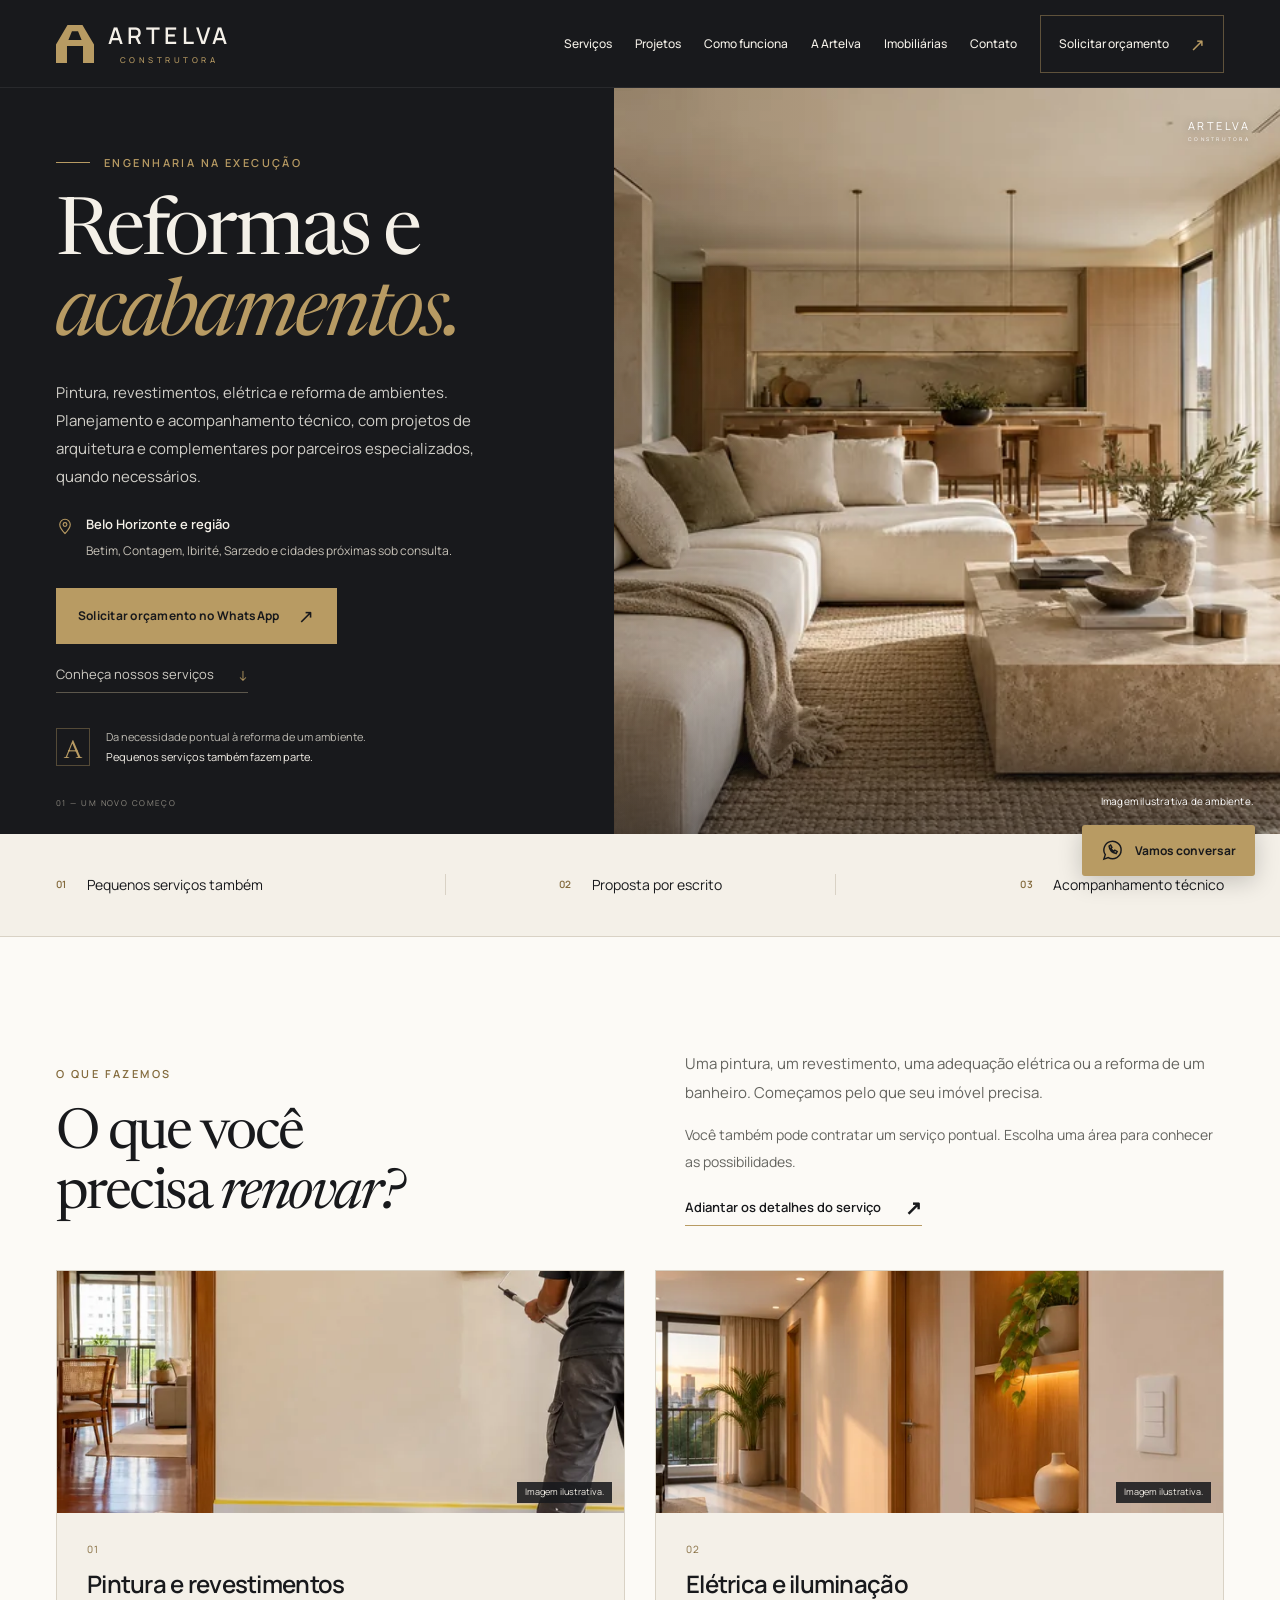
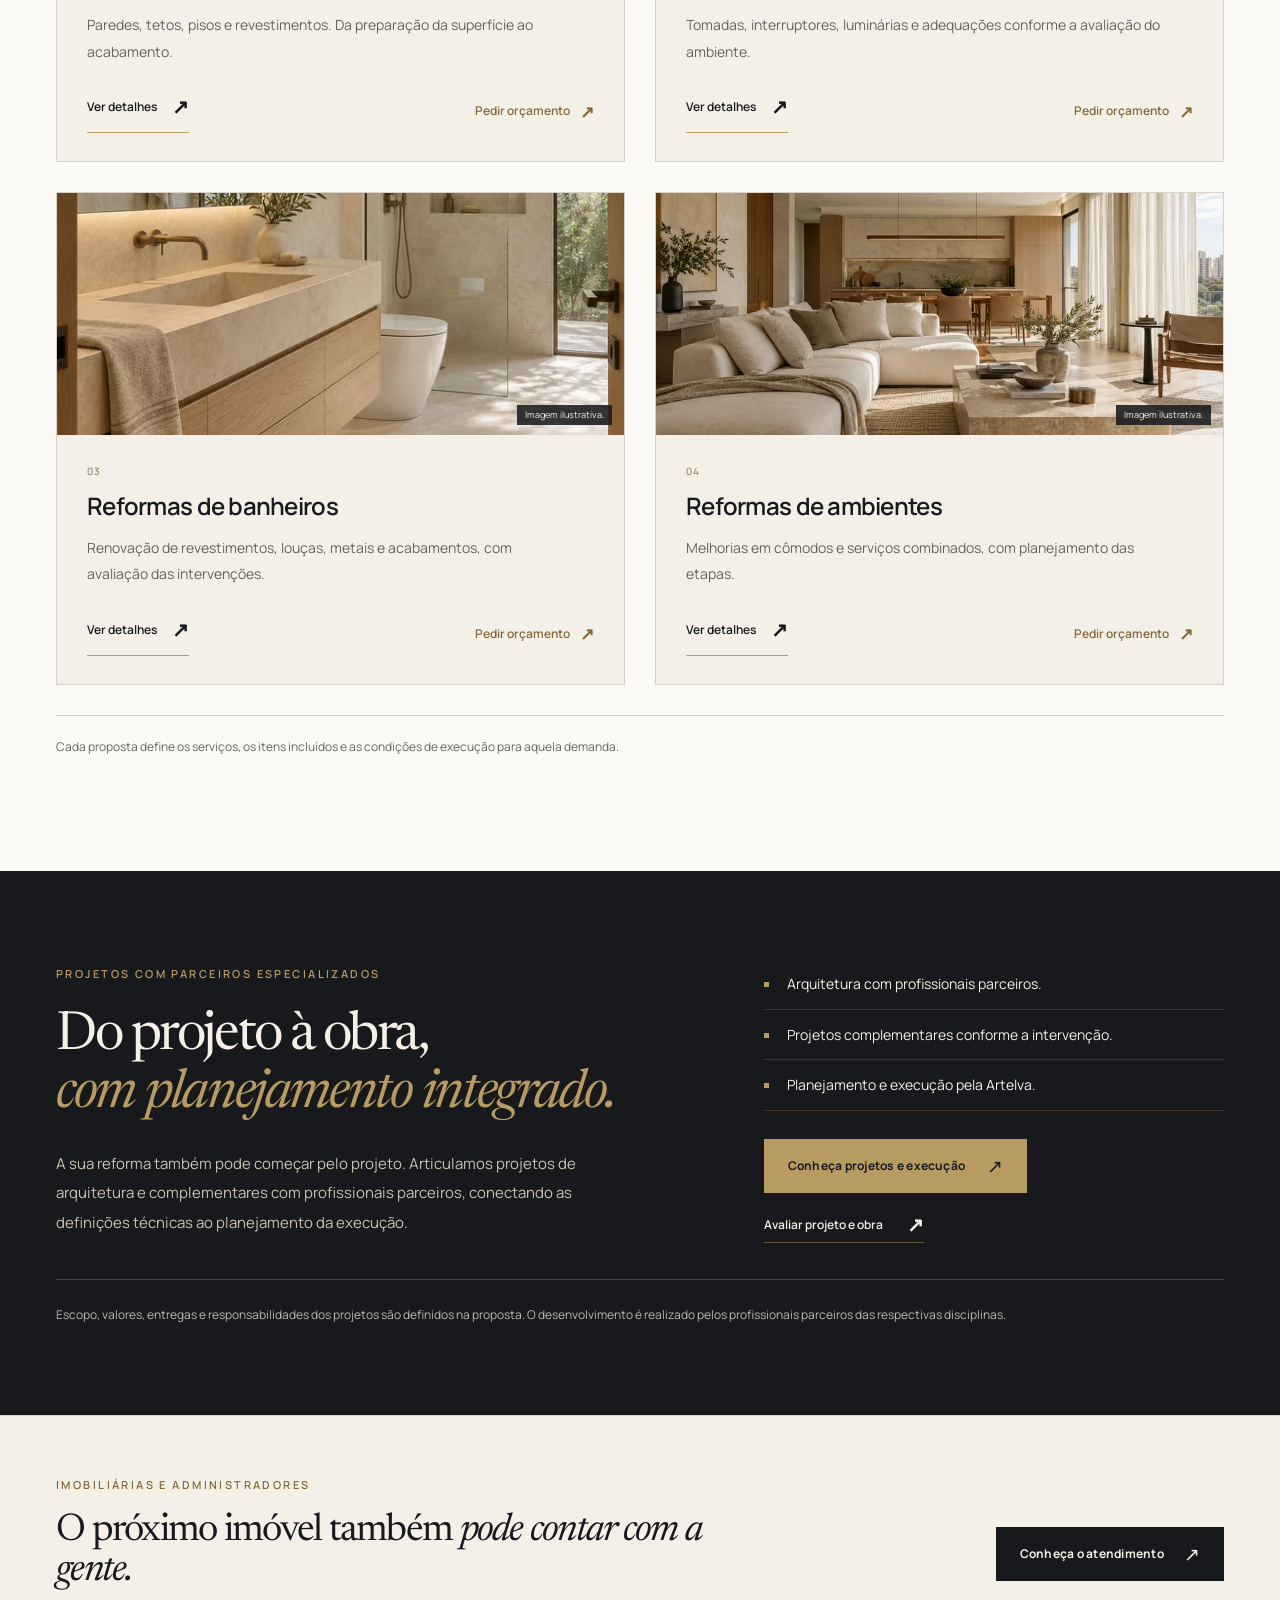
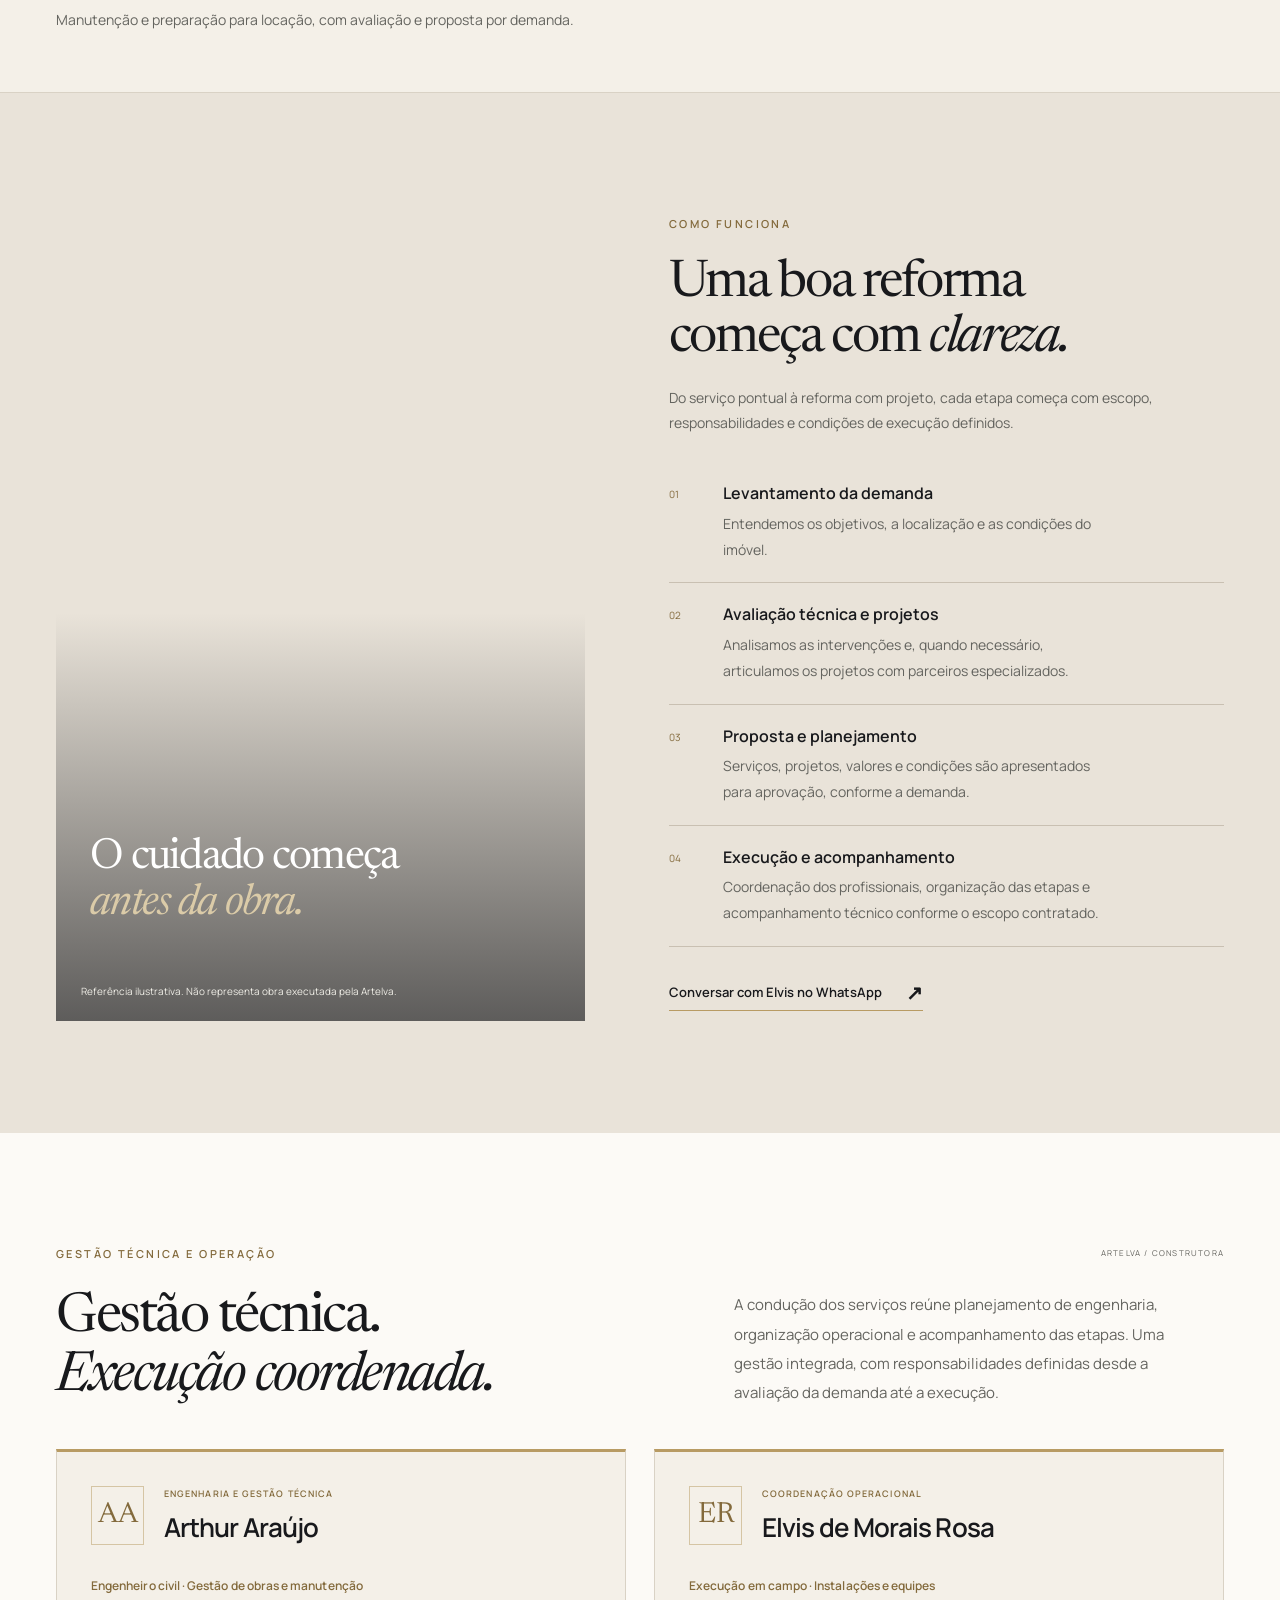
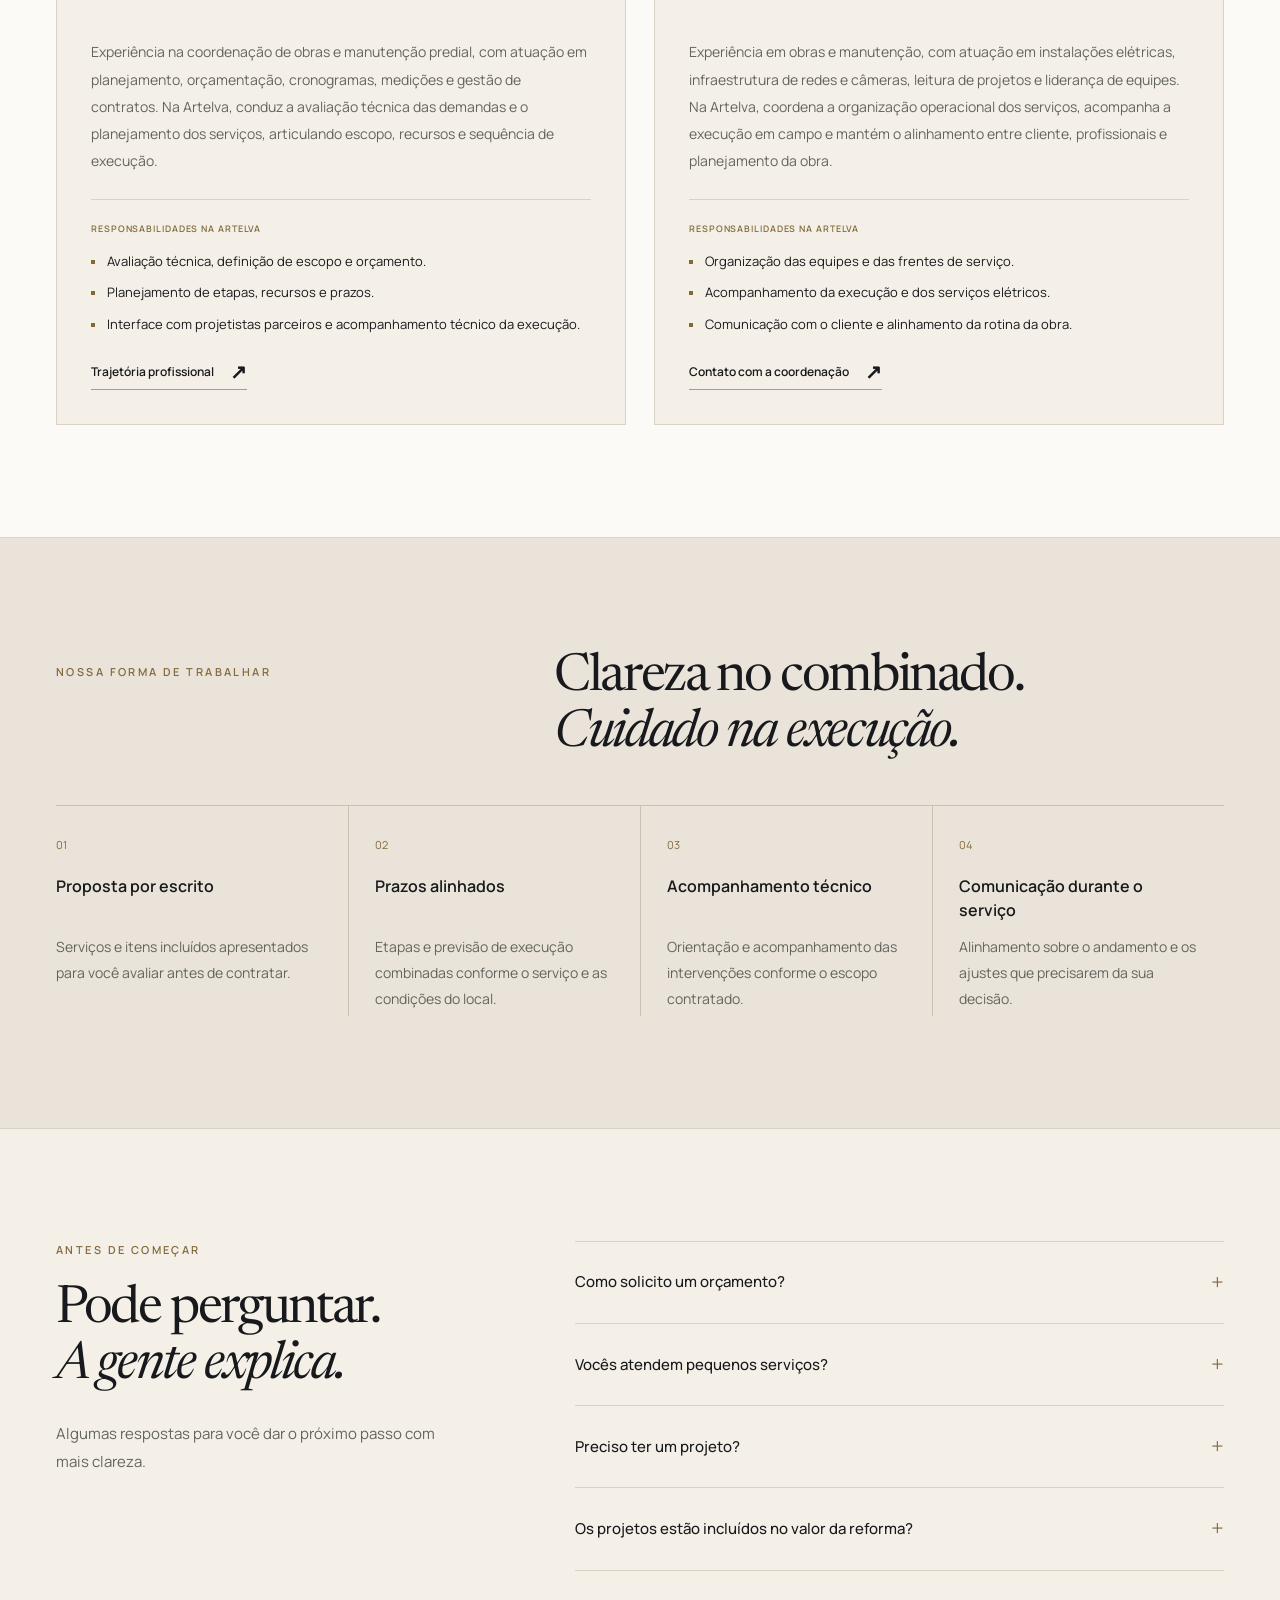
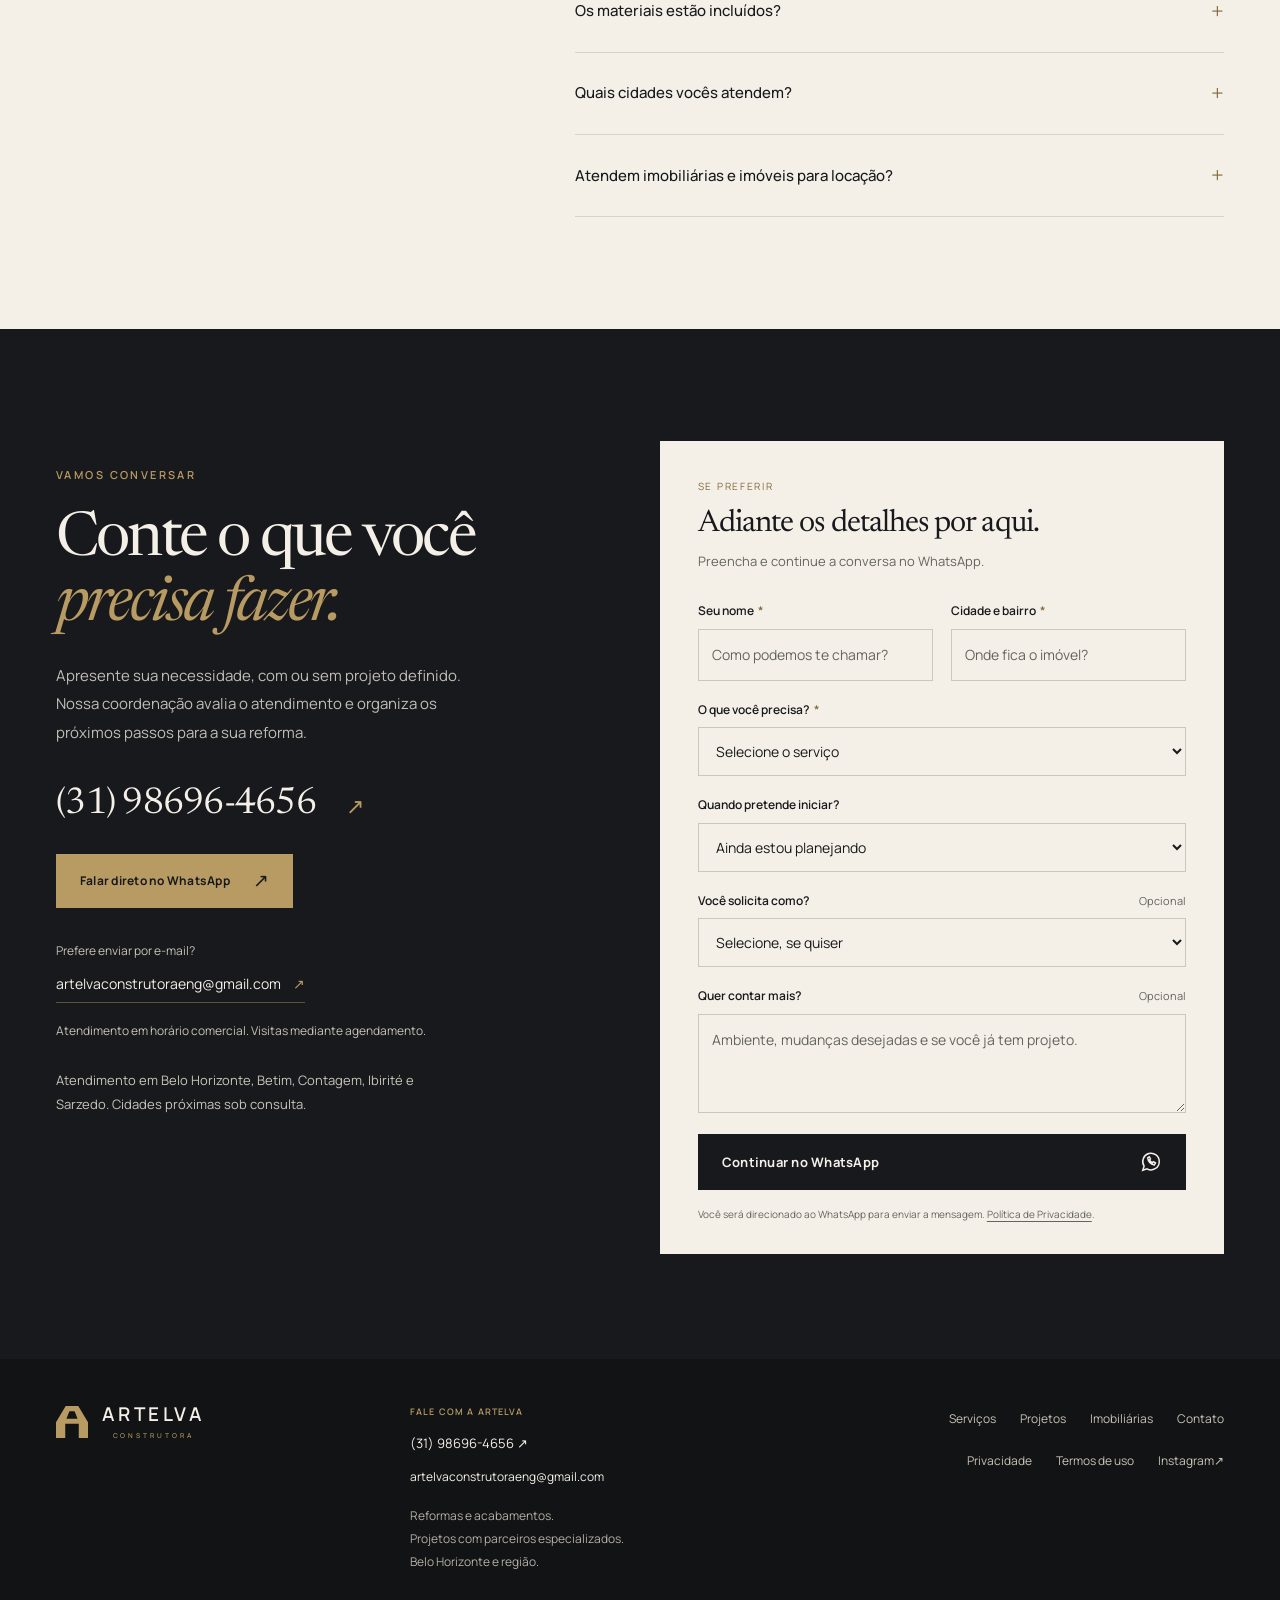
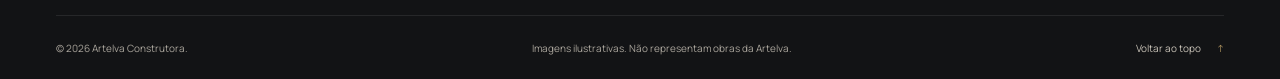
==== commit 4c0acd2e: "Add files via upload" ====
--- a/index.html
+++ b/index.html
@@ -4,14 +4,14 @@
   <meta charset="utf-8">
   <meta name="viewport" content="width=device-width, initial-scale=1">
   <meta name="theme-color" content="#18191c">
-  <title>Artelva Construtora | Reformas em BH e região</title>
-  <meta name="description" content="Pintura, revestimentos, elétrica e reforma de banheiros e ambientes em BH, Betim, Contagem, Ibirité e Sarzedo. Solicite seu orçamento à Artelva.">
+  <title>Artelva Construtora | Reformas e projetos em BH</title>
+  <meta name="description" content="Reformas e acabamentos em BH e região, com projetos de arquitetura e complementares por parceiros especializados. Planejamento e acompanhamento técnico.">
   <link rel="canonical" href="https://labuxa.github.io/artelva/">
   <meta property="og:type" content="website">
   <meta property="og:locale" content="pt_BR">
   <meta property="og:site_name" content="Artelva Construtora">
-  <meta property="og:title" content="Reformas e acabamentos em BH e região | Artelva">
-  <meta property="og:description" content="Pintura, revestimentos, elétrica e reforma de banheiros e ambientes. Atendimento também para pequenos serviços. Fale com a Artelva pelo WhatsApp.">
+  <meta property="og:title" content="Reformas, projetos e execução em BH e região | Artelva">
+  <meta property="og:description" content="Reformas e acabamentos em BH e região, com projetos de arquitetura e complementares por parceiros especializados. Planejamento e acompanhamento técnico.">
   <meta property="og:url" content="https://labuxa.github.io/artelva/">
   <meta property="og:image" content="https://labuxa.github.io/artelva/assets/images/artelva-compartilhamento.png">
   <meta property="og:image:width" content="1254">
@@ -23,11 +23,11 @@
   <link rel="preload" href="./assets/fonts/manrope.woff2" as="font" type="font/woff2" crossorigin>
   <link rel="preload" href="./assets/fonts/newsreader.woff2" as="font" type="font/woff2" crossorigin>
   <link rel="preload" href="./assets/images/sala-1600.webp" as="image" imagesrcset="./assets/images/sala-800.webp 800w, ./assets/images/sala-1600.webp 1600w" imagesizes="(max-width: 760px) 100vw, 52vw">
-  <link rel="stylesheet" href="./styles.css?v=20261103-final">
-  <script src="./config.js?v=20261103-final" defer></script>
-  <script src="./script.js?v=20261103-final" defer></script>
+  <link rel="stylesheet" href="./styles.css?v=20261103-projetos">
+  <script src="./config.js?v=20261103-projetos" defer></script>
+  <script src="./script.js?v=20261103-projetos" defer></script>
   <script type="application/ld+json">
-  {"@context":"https://schema.org","@type":"GeneralContractor","name":"Artelva Construtora","url":"https://labuxa.github.io/artelva/","image":"https://labuxa.github.io/artelva/assets/images/artelva-compartilhamento.png","description":"Pintura, revestimentos, elétrica e reforma de banheiros e ambientes em Belo Horizonte e região, incluindo pequenos serviços.","telephone":"+55 31 98696-4656","sameAs":["https://www.instagram.com/artelvaconstrutora/"],"areaServed":[{"@type":"City","name":"Belo Horizonte"},{"@type":"City","name":"Betim"},{"@type":"City","name":"Contagem"},{"@type":"City","name":"Ibirité"},{"@type":"City","name":"Sarzedo"}],"contactPoint":{"@type":"ContactPoint","telephone":"+55 31 98696-4656","contactType":"customer service","availableLanguage":"Portuguese","email":"artelvaconstrutoraeng@gmail.com"},"email":"artelvaconstrutoraeng@gmail.com","@id":"https://labuxa.github.io/artelva/#empresa"}
+  {"@context":"https://schema.org","@type":"GeneralContractor","name":"Artelva Construtora","url":"https://labuxa.github.io/artelva/","image":"https://labuxa.github.io/artelva/assets/images/artelva-compartilhamento.png","description":"Reformas, pintura, revestimentos e elétrica em Belo Horizonte e região. Projetos de arquitetura e complementares desenvolvidos por parceiros especializados, conforme o escopo contratado.","telephone":"+55 31 98696-4656","sameAs":["https://www.instagram.com/artelvaconstrutora/"],"areaServed":[{"@type":"City","name":"Belo Horizonte"},{"@type":"City","name":"Betim"},{"@type":"City","name":"Contagem"},{"@type":"City","name":"Ibirité"},{"@type":"City","name":"Sarzedo"}],"contactPoint":{"@type":"ContactPoint","telephone":"+55 31 98696-4656","contactType":"customer service","availableLanguage":"Portuguese","email":"artelvaconstrutoraeng@gmail.com"},"email":"artelvaconstrutoraeng@gmail.com","@id":"https://labuxa.github.io/artelva/#empresa"}
   </script>
 </head>
 <body data-page-path="">
@@ -35,14 +35,14 @@
   <header class="site-header"><div class="container header-inner">
       <a class="brand" href="#inicio" aria-label="Artelva Construtora, início"><svg class="brand-symbol" viewBox="0 0 100 100" aria-hidden="true"><path fill="currentColor" fill-rule="evenodd" d="M30.3 0H69.6L100 51.1V100H71.1V55.1H28.9V100H0V51.1ZM42 16.3H58L67.4 39.7H32.6Z"/></svg><span class="brand-words"><span>ARTELVA</span><small>CONSTRUTORA</small></span></a>
       <button class="menu-toggle" type="button" aria-expanded="false" aria-controls="navegacao" aria-label="Abrir menu" hidden><span></span><span></span></button>
-      <nav class="main-nav" id="navegacao" aria-label="Menu principal"><a href="#servicos">Serviços</a><a href="#processo">Como funciona</a><a href="#sobre">A Artelva</a><a href="./imobiliarias.html">Imobiliárias</a><a href="#contato">Contato</a><a class="nav-cta" href="https://wa.me/5531986964656?text=Ol%C3%A1%21%20Vim%20pelo%20site%20da%20Artelva%20e%20gostaria%20de%20solicitar%20um%20or%C3%A7amento%20para%20um%20servi%C3%A7o." data-whatsapp data-placement="header" target="_blank" rel="noopener noreferrer">Solicitar orçamento <span aria-hidden="true">↗</span></a></nav>
+      <nav class="main-nav" id="navegacao" aria-label="Menu principal"><a href="#servicos">Serviços</a><a href="#projetos">Projetos</a><a href="#processo">Como funciona</a><a href="#sobre">A Artelva</a><a href="./imobiliarias.html">Imobiliárias</a><a href="#contato">Contato</a><a class="nav-cta" href="https://wa.me/5531986964656?text=Ol%C3%A1%21%20Vim%20pelo%20site%20da%20Artelva%20e%20gostaria%20de%20solicitar%20um%20or%C3%A7amento%20para%20um%20servi%C3%A7o." data-whatsapp data-placement="header" target="_blank" rel="noopener noreferrer">Solicitar orçamento <span aria-hidden="true">↗</span></a></nav>
     </div></header>
   <main id="conteudo" tabindex="-1">
     <section class="hero" id="inicio" aria-labelledby="hero-title">
       <div class="hero-copy">
         <p class="eyebrow"><span></span> ENGENHARIA NA EXECUÇÃO</p>
         <h1 id="hero-title">Reformas e<br><em>acabamentos.</em></h1>
-        <p class="hero-description">Pintura, revestimentos, elétrica e reforma de banheiros e ambientes. Serviços pontuais e reformas com planejamento e acompanhamento técnico.</p>
+        <p class="hero-description">Pintura, revestimentos, elétrica e reforma de ambientes. Planejamento e acompanhamento técnico, com projetos de arquitetura e complementares por parceiros especializados, quando necessários.</p>
         <div class="hero-area"><svg viewBox="0 0 24 24" fill="none" stroke="currentColor" stroke-width="1.5" aria-hidden="true"><path d="M19 10c0 5-7 12-7 12S5 15 5 10a7 7 0 1 1 14 0Z"/><circle cx="12" cy="10" r="2.5"/></svg><p><strong>Belo Horizonte e região</strong><span>Betim, Contagem, Ibirité, Sarzedo e cidades próximas sob consulta.</span></p></div>
         <a class="button button-gold" href="https://wa.me/5531986964656?text=Ol%C3%A1%21%20Vim%20pelo%20site%20da%20Artelva%20e%20gostaria%20de%20solicitar%20um%20or%C3%A7amento%20para%20um%20servi%C3%A7o." data-whatsapp data-placement="hero" target="_blank" rel="noopener noreferrer">Solicitar orçamento no WhatsApp <span aria-hidden="true">↗</span></a>
         <a class="text-link hero-secondary" href="#servicos">Conheça nossos serviços <span aria-hidden="true">↓</span></a>
@@ -65,6 +65,13 @@
     </div>
 
     <section class="section services" id="servicos" aria-labelledby="services-title"><div class="container services-layout"><div class="section-intro services-heading"><div><p class="eyebrow dark-eyebrow">O QUE FAZEMOS</p><h2 id="services-title">O que você<br>precisa <em>renovar?</em></h2></div><div class="services-heading-copy"><p>Uma pintura, um revestimento, uma adequação elétrica ou a reforma de um banheiro. Começamos pelo que seu imóvel precisa.</p><p>Você também pode contratar um serviço pontual. Escolha uma área para conhecer as possibilidades.</p><a class="text-link" href="#contato">Adiantar os detalhes do serviço <span aria-hidden="true">↗</span></a></div></div><div class="service-card-grid"><article class="service-card"><figure class="service-card-visual"><img src="./assets/images/pintura-1200.webp" srcset="./assets/images/pintura-640.webp 640w, ./assets/images/pintura-1200.webp 1200w" sizes="(max-width: 760px) calc(100vw - 48px), 48vw" width="1536" height="1024" alt="Referência ilustrativa de pintura em parede clara, com piso protegido." loading="lazy" decoding="async"><figcaption>Imagem ilustrativa.</figcaption></figure><div class="service-card-copy"><span class="service-card-number" aria-hidden="true">01</span><h3>Pintura e revestimentos</h3><p>Paredes, tetos, pisos e revestimentos. Da preparação da superfície ao acabamento.</p><div class="service-card-actions"><a class="text-link" href="./servicos/pintura-revestimentos.html" aria-label="Ver detalhes de pintura e revestimentos">Ver detalhes <span aria-hidden="true">↗</span></a><a class="service-quote" href="https://wa.me/5531986964656?text=Ol%C3%A1%2C%20Elvis%21%20Vim%20pelo%20site%20da%20Artelva%20e%20gostaria%20de%20solicitar%20um%20or%C3%A7amento%20para%20pintura%20e%20revestimentos." data-whatsapp data-placement="home_service_pintura-revestimentos" data-whatsapp-service="Pintura e revestimentos" target="_blank" rel="noopener noreferrer">Pedir orçamento <span aria-hidden="true">↗</span></a></div></div></article><article class="service-card"><figure class="service-card-visual"><img src="./assets/images/iluminacao-1200.webp" srcset="./assets/images/iluminacao-640.webp 640w, ./assets/images/iluminacao-1200.webp 1200w" sizes="(max-width: 760px) calc(100vw - 48px), 48vw" width="1536" height="1024" alt="Referência ilustrativa de iluminação com spots e luz indireta em ambiente residencial." loading="lazy" decoding="async"><figcaption>Imagem ilustrativa.</figcaption></figure><div class="service-card-copy"><span class="service-card-number" aria-hidden="true">02</span><h3>Elétrica e iluminação</h3><p>Tomadas, interruptores, luminárias e adequações conforme a avaliação do ambiente.</p><div class="service-card-actions"><a class="text-link" href="./servicos/eletrica-iluminacao.html" aria-label="Ver detalhes de elétrica e iluminação">Ver detalhes <span aria-hidden="true">↗</span></a><a class="service-quote" href="https://wa.me/5531986964656?text=Ol%C3%A1%2C%20Elvis%21%20Vim%20pelo%20site%20da%20Artelva%20e%20gostaria%20de%20solicitar%20um%20or%C3%A7amento%20para%20el%C3%A9trica%20e%20ilumina%C3%A7%C3%A3o." data-whatsapp data-placement="home_service_eletrica-iluminacao" data-whatsapp-service="Elétrica e iluminação" target="_blank" rel="noopener noreferrer">Pedir orçamento <span aria-hidden="true">↗</span></a></div></div></article><article class="service-card"><figure class="service-card-visual"><img src="./assets/images/banheiro-1000.webp" srcset="./assets/images/banheiro-600.webp 600w, ./assets/images/banheiro-1000.webp 1000w" sizes="(max-width: 760px) calc(100vw - 48px), 48vw" width="1024" height="1536" alt="Referência ilustrativa de banheiro com revestimentos claros, bancada e metais." loading="lazy" decoding="async"><figcaption>Imagem ilustrativa.</figcaption></figure><div class="service-card-copy"><span class="service-card-number" aria-hidden="true">03</span><h3>Reformas de banheiros</h3><p>Renovação de revestimentos, louças, metais e acabamentos, com avaliação das intervenções.</p><div class="service-card-actions"><a class="text-link" href="./servicos/reforma-banheiro.html" aria-label="Ver detalhes de reformas de banheiros">Ver detalhes <span aria-hidden="true">↗</span></a><a class="service-quote" href="https://wa.me/5531986964656?text=Ol%C3%A1%2C%20Elvis%21%20Vim%20pelo%20site%20da%20Artelva%20e%20gostaria%20de%20solicitar%20um%20or%C3%A7amento%20para%20reformas%20de%20banheiros." data-whatsapp data-placement="home_service_reforma-banheiro" data-whatsapp-service="Reformas de banheiros" target="_blank" rel="noopener noreferrer">Pedir orçamento <span aria-hidden="true">↗</span></a></div></div></article><article class="service-card"><figure class="service-card-visual"><img src="./assets/images/sala-1600.webp" srcset="./assets/images/sala-800.webp 800w, ./assets/images/sala-1600.webp 1600w" sizes="(max-width: 760px) calc(100vw - 48px), 48vw" width="1536" height="1024" alt="Referência ilustrativa de sala integrada com acabamentos claros e madeira." loading="lazy" decoding="async"><figcaption>Imagem ilustrativa.</figcaption></figure><div class="service-card-copy"><span class="service-card-number" aria-hidden="true">04</span><h3>Reformas de ambientes</h3><p>Melhorias em cômodos e serviços combinados, com planejamento das etapas.</p><div class="service-card-actions"><a class="text-link" href="./servicos/reforma-ambientes.html" aria-label="Ver detalhes de reformas de ambientes">Ver detalhes <span aria-hidden="true">↗</span></a><a class="service-quote" href="https://wa.me/5531986964656?text=Ol%C3%A1%2C%20Elvis%21%20Vim%20pelo%20site%20da%20Artelva%20e%20gostaria%20de%20solicitar%20um%20or%C3%A7amento%20para%20reformas%20de%20ambientes." data-whatsapp data-placement="home_service_reforma-ambientes" data-whatsapp-service="Reformas de ambientes" target="_blank" rel="noopener noreferrer">Pedir orçamento <span aria-hidden="true">↗</span></a></div></div></article></div><p class="scope-note">Cada proposta define os serviços, os itens incluídos e as condições de execução para aquela demanda.</p></div></section>
+<section class="section project-feature" id="projetos" aria-labelledby="projects-title">
+      <div class="container project-feature-layout">
+        <div class="project-feature-copy"><p class="eyebrow">PROJETOS COM PARCEIROS ESPECIALIZADOS</p><h2 id="projects-title">Do projeto à obra,<br><em>com planejamento integrado.</em></h2><p>A sua reforma também pode começar pelo projeto. Articulamos projetos de arquitetura e complementares com profissionais parceiros, conectando as definições técnicas ao planejamento da execução.</p></div>
+        <div class="project-feature-summary"><ul><li>Arquitetura com profissionais parceiros.</li><li>Projetos complementares conforme a intervenção.</li><li>Planejamento e execução pela Artelva.</li></ul><a class="button button-gold" href="./servicos/projetos-parceiros.html">Conheça projetos e execução <span aria-hidden="true">↗</span></a><a class="text-link" href="https://wa.me/5531986964656?text=Ol%C3%A1%2C%20Elvis%21%20Vim%20pelo%20site%20da%20Artelva%20e%20gostaria%20de%20avaliar%20projeto%20e%20execu%C3%A7%C3%A3o%20para%20meu%20im%C3%B3vel." data-whatsapp data-whatsapp-service="Projeto e execução" data-whatsapp-message="Olá, Elvis! Vim pelo site da Artelva e gostaria de avaliar projeto e execução para meu imóvel." data-placement="home_projects" target="_blank" rel="noopener noreferrer">Avaliar projeto e obra <span aria-hidden="true">↗</span></a></div>
+        <p class="project-feature-note">Escopo, valores, entregas e responsabilidades dos projetos são definidos na proposta. O desenvolvimento é realizado pelos profissionais parceiros das respectivas disciplinas.</p>
+      </div>
+    </section>
 <section class="business-strip"><div class="container business-strip-layout"><div><p class="eyebrow dark-eyebrow">IMOBILIÁRIAS E ADMINISTRADORES</p><h2>O próximo imóvel também <em>pode contar com a gente.</em></h2><p>Manutenção e preparação para locação, com avaliação e proposta por demanda.</p></div><a class="button button-dark" href="./imobiliarias.html">Conheça o atendimento <span aria-hidden="true">↗</span></a></div></section>
 
     <section class="section process" id="processo" aria-labelledby="process-title">
@@ -77,12 +84,12 @@
         <div class="process-copy">
           <p class="eyebrow dark-eyebrow">COMO FUNCIONA</p>
           <h2 id="process-title">Uma boa reforma<br>começa com <em>clareza.</em></h2>
-          <p class="section-description">Para um serviço pontual ou a reforma de um ambiente, o combinado vem antes da execução.</p>
+          <p class="section-description">Do serviço pontual à reforma com projeto, cada etapa começa com escopo, responsabilidades e condições de execução definidos.</p>
           <ol class="steps">
-            <li><span aria-hidden="true">01</span><div><h3>Você conta sua ideia</h3><p>Envie sua necessidade, a localização e, se tiver, fotos do imóvel.</p></div></li>
-            <li><span aria-hidden="true">02</span><div><h3>Avaliamos o serviço</h3><p>Entendemos o escopo e combinamos uma visita quando necessária.</p></div></li>
-            <li><span aria-hidden="true">03</span><div><h3>Alinhamos a proposta</h3><p>Você recebe os serviços e os valores por escrito. Combinamos prazos e condições antes da contratação.</p></div></li>
-            <li><span aria-hidden="true">04</span><div><h3>Organizamos a execução</h3><p>Planejamento e acompanhamento técnico conforme o serviço contratado.</p></div></li>
+            <li><span aria-hidden="true">01</span><div><h3>Levantamento da demanda</h3><p>Entendemos os objetivos, a localização e as condições do imóvel.</p></div></li>
+            <li><span aria-hidden="true">02</span><div><h3>Avaliação técnica e projetos</h3><p>Analisamos as intervenções e, quando necessário, articulamos os projetos com parceiros especializados.</p></div></li>
+            <li><span aria-hidden="true">03</span><div><h3>Proposta e planejamento</h3><p>Serviços, projetos, valores e condições são apresentados para aprovação, conforme a demanda.</p></div></li>
+            <li><span aria-hidden="true">04</span><div><h3>Execução e acompanhamento</h3><p>Coordenação dos profissionais, organização das etapas e acompanhamento técnico conforme o escopo contratado.</p></div></li>
           </ol>
           <a class="text-link" href="https://wa.me/5531986964656?text=Ol%C3%A1%21%20Vim%20pelo%20site%20da%20Artelva%20e%20gostaria%20de%20solicitar%20um%20or%C3%A7amento%20para%20um%20servi%C3%A7o." data-whatsapp data-placement="process" target="_blank" rel="noopener noreferrer">Conversar com Elvis no WhatsApp <span aria-hidden="true">↗</span></a>
         </div>
@@ -91,25 +98,25 @@
 
     <section class="section about" id="sobre" aria-labelledby="about-title">
       <div class="container">
-        <div class="about-top"><p class="eyebrow dark-eyebrow">QUEM ESTÁ À FRENTE</p><span class="about-signature" aria-hidden="true">ARTELVA / CONSTRUTORA</span></div>
+        <div class="about-top"><p class="eyebrow dark-eyebrow">GESTÃO TÉCNICA E OPERAÇÃO</p><span class="about-signature" aria-hidden="true">ARTELVA / CONSTRUTORA</span></div>
         <div class="about-intro">
-          <h2 id="about-title">Conheça quem cuida<br><em>do seu serviço.</em></h2>
-          <p>Planejamento e execução com os responsáveis por perto. Você conversa com quem avalia a demanda, organiza os serviços e acompanha os próximos passos.</p>
+          <h2 id="about-title">Gestão técnica.<br><em>Execução coordenada.</em></h2>
+          <p>A condução dos serviços reúne planejamento de engenharia, organização operacional e acompanhamento das etapas. Uma gestão integrada, com responsabilidades definidas desde a avaliação da demanda até a execução.</p>
         </div>
         <div class="team-grid">
           <article class="person-card" aria-labelledby="arthur-name">
-            <div class="person-header"><span class="person-initial" aria-hidden="true">AA</span><div><p class="person-role">ENGENHARIA E PLANEJAMENTO</p><h3 id="arthur-name">Arthur Araújo</h3></div></div>
-            <p class="person-credential">Engenheiro civil formado pelo Centro Universitário Una.</p>
-            <p class="person-bio">Experiência na coordenação de obras e manutenção predial, com planejamento, orçamentos, cronogramas, medições e gestão de contratos. Atua também em vistorias, avaliações de imóveis e perícias de engenharia.</p>
-            <div class="person-work"><p>NA ARTELVA</p><ul><li>Planejamento e orçamento dos serviços.</li><li>Análise técnica e acompanhamento conforme o escopo.</li><li>Organização de prazos, etapas e condições de execução.</li></ul></div>
-            <a class="text-link person-link" href="https://www.linkedin.com/in/arthuraraujo0/" data-arthur-linkedin target="_blank" rel="noopener noreferrer">Conheça a trajetória profissional <span aria-hidden="true">↗</span></a>
+            <div class="person-header"><span class="person-initial" aria-hidden="true">AA</span><div><p class="person-role">ENGENHARIA E GESTÃO TÉCNICA</p><h3 id="arthur-name">Arthur Araújo</h3></div></div>
+            <p class="person-credential">Engenheiro civil · Gestão de obras e manutenção</p>
+            <p class="person-bio">Experiência na coordenação de obras e manutenção predial, com atuação em planejamento, orçamentação, cronogramas, medições e gestão de contratos. Na Artelva, conduz a avaliação técnica das demandas e o planejamento dos serviços, articulando escopo, recursos e sequência de execução.</p>
+            <div class="person-work"><p>RESPONSABILIDADES NA ARTELVA</p><ul><li>Avaliação técnica, definição de escopo e orçamento.</li><li>Planejamento de etapas, recursos e prazos.</li><li>Interface com projetistas parceiros e acompanhamento técnico da execução.</li></ul></div>
+            <a class="text-link person-link" href="https://www.linkedin.com/in/arthuraraujo0/" data-arthur-linkedin target="_blank" rel="noopener noreferrer">Trajetória profissional <span aria-hidden="true">↗</span></a>
           </article>
           <article class="person-card" aria-labelledby="elvis-name">
-            <div class="person-header"><span class="person-initial" aria-hidden="true">ER</span><div><p class="person-role">ATENDIMENTO E EXECUÇÃO</p><h3 id="elvis-name">Elvis de Morais Rosa</h3></div></div>
-            <p class="person-credential">Experiência em obras e manutenção desde os 15 anos.</p>
-            <p class="person-bio">Atuação em elétrica, eletrotécnica, leitura e interpretação de projetos e liderança de equipes. Reúne conhecimentos em cabeamento, redes, internet e câmeras. Atualmente cursa Técnico em Edificações.</p>
-            <div class="person-work"><p>NA ARTELVA</p><ul><li>Atendimento e alinhamento com o cliente.</li><li>Organização dos profissionais e da execução.</li><li>Serviços elétricos conforme a avaliação da demanda.</li></ul></div>
-            <a class="text-link person-link" href="https://wa.me/5531986964656" data-whatsapp data-placement="team_elvis" target="_blank" rel="noopener noreferrer">Converse com Elvis <span aria-hidden="true">↗</span></a>
+            <div class="person-header"><span class="person-initial" aria-hidden="true">ER</span><div><p class="person-role">COORDENAÇÃO OPERACIONAL</p><h3 id="elvis-name">Elvis de Morais Rosa</h3></div></div>
+            <p class="person-credential">Execução em campo · Instalações e equipes</p>
+            <p class="person-bio">Experiência em obras e manutenção, com atuação em instalações elétricas, infraestrutura de redes e câmeras, leitura de projetos e liderança de equipes. Na Artelva, coordena a organização operacional dos serviços, acompanha a execução em campo e mantém o alinhamento entre cliente, profissionais e planejamento da obra.</p>
+            <div class="person-work"><p>RESPONSABILIDADES NA ARTELVA</p><ul><li>Organização das equipes e das frentes de serviço.</li><li>Acompanhamento da execução e dos serviços elétricos.</li><li>Comunicação com o cliente e alinhamento da rotina da obra.</li></ul></div>
+            <a class="text-link person-link" href="https://wa.me/5531986964656" data-whatsapp data-placement="team_elvis" target="_blank" rel="noopener noreferrer">Contato com a coordenação <span aria-hidden="true">↗</span></a>
           </article>
         </div>
       </div>
@@ -133,7 +140,8 @@
         <div class="faq-list">
           <details><summary>Como solicito um orçamento?<span aria-hidden="true">+</span></summary><p>Entre em contato pelo WhatsApp e envie o serviço desejado, a cidade e o bairro do imóvel. Fotos ou vídeos ajudam na primeira avaliação. Depois, alinhamos as informações e a necessidade de uma visita.</p></details>
           <details><summary>Vocês atendem pequenos serviços?<span aria-hidden="true">+</span></summary><p>Sim. Atendemos também demandas pontuais de pintura, revestimentos, elétrica e melhorias em ambientes. Conte o que você precisa e onde fica o imóvel para avaliarmos o serviço.</p></details>
-          <details><summary>Preciso ter um projeto?<span aria-hidden="true">+</span></summary><p>Depende das intervenções. Se você já tem projeto, envie para avaliação. Quando forem necessários projetos ou definições técnicas adicionais, essa necessidade será alinhada antes da contratação.</p></details>
+          <details><summary>Preciso ter um projeto?<span aria-hidden="true">+</span></summary><p>Você pode entrar em contato mesmo sem um projeto pronto. Avaliamos as intervenções e, quando necessário, articulamos o desenvolvimento de projetos de arquitetura e complementares com parceiros especializados. Se você já tem projeto, podemos avaliar a execução a partir dele.</p></details>
+<details><summary>Os projetos estão incluídos no valor da reforma?<span aria-hidden="true">+</span></summary><p>A contratação de projetos é definida conforme a necessidade. A proposta identifica os serviços de projeto e de execução, com seus valores, entregas e responsabilidades. <a href="./servicos/projetos-parceiros.html">Conheça o atendimento de projetos</a>.</p></details>
           <details><summary>Os materiais estão incluídos?<span aria-hidden="true">+</span></summary><p>A proposta informa quais materiais, serviços e demais itens estão incluídos. Tudo é alinhado antes da contratação, conforme o escopo de cada reforma.</p></details>
           <details><summary>Quais cidades vocês atendem?<span aria-hidden="true">+</span></summary><p>Atendemos Belo Horizonte, Betim, Contagem, Ibirité e Sarzedo. Para cidades próximas, consulte a possibilidade de atendimento informando a cidade e o bairro pelo WhatsApp.</p></details>
           <details><summary>Atendem imobiliárias e imóveis para locação?<span aria-hidden="true">+</span></summary><p>Sim. Avaliamos demandas de manutenção e preparação de imóveis para locação. Os serviços, os responsáveis pela aprovação e as condições de pagamento são alinhados em cada proposta. <a href="./imobiliarias.html">Conheça o atendimento para imobiliárias</a>.</p></details>
@@ -146,7 +154,7 @@
         <div class="contact-copy">
           <p class="eyebrow">VAMOS CONVERSAR</p>
           <h2 id="contact-title">Conte o que você<br><em>precisa fazer.</em></h2>
-          <p>Pode ser uma pintura, uma adequação elétrica ou a reforma de um ambiente. Fale com Elvis e conte sua necessidade para começarmos a avaliação.</p>
+          <p>Apresente sua necessidade, com ou sem projeto definido. Nossa coordenação avalia o atendimento e organiza os próximos passos para a sua reforma.</p>
           <a class="contact-phone" href="https://wa.me/5531986964656?text=Ol%C3%A1%21%20Vim%20pelo%20site%20da%20Artelva%20e%20gostaria%20de%20conversar%20sobre%20uma%20reforma." data-whatsapp data-placement="contact_phone" target="_blank" rel="noopener noreferrer"><span data-phone-display>(31) 98696-4656</span><span aria-hidden="true">↗</span></a>
           <a class="button button-gold contact-direct" href="https://wa.me/5531986964656?text=Ol%C3%A1%21%20Vim%20pelo%20site%20da%20Artelva%20e%20gostaria%20de%20solicitar%20um%20or%C3%A7amento%20para%20um%20servi%C3%A7o." data-whatsapp data-placement="contact_direct" target="_blank" rel="noopener noreferrer">Falar direto no WhatsApp <span aria-hidden="true">↗</span></a>
           <div class="contact-alternative"><p>Prefere enviar por e-mail?</p><a class="contact-email" href="mailto:artelvaconstrutoraeng@gmail.com" data-email data-placement="contact_email"><span data-email-display>artelvaconstrutoraeng@gmail.com</span><span aria-hidden="true">↗</span></a></div>
@@ -159,10 +167,10 @@
             <div class="field"><label for="client-name">Seu nome <span aria-hidden="true">*</span></label><input id="client-name" name="nome" type="text" autocomplete="name" minlength="2" maxlength="80" placeholder="Como podemos te chamar?" required></div>
             <div class="field"><label for="client-location">Cidade e bairro <span aria-hidden="true">*</span></label><input id="client-location" name="local" type="text" autocomplete="off" minlength="3" maxlength="140" placeholder="Onde fica o imóvel?" required></div>
           </div>
-          <div class="field"><label for="client-service">O que você precisa? <span aria-hidden="true">*</span></label><select id="client-service" name="servico" required><option value="">Selecione o serviço</option><option>Pintura e revestimentos</option><option>Elétrica e iluminação</option><option>Reformas de banheiros</option><option>Reformas de ambientes</option><option>Mais de um serviço</option><option>Quero entender as possibilidades</option></select></div>
+          <div class="field"><label for="client-service">O que você precisa? <span aria-hidden="true">*</span></label><select id="client-service" name="servico" required><option value="">Selecione o serviço</option><option>Pintura e revestimentos</option><option>Elétrica e iluminação</option><option>Reformas de banheiros</option><option>Reformas de ambientes</option><option>Projeto e execução</option><option>Mais de um serviço</option><option>Quero entender as possibilidades</option></select></div>
           <div class="field"><label for="client-time">Quando pretende iniciar?</label><select id="client-time" name="prazo"><option>Ainda estou planejando</option><option>Assim que possível</option><option>Nos próximos 30 dias</option><option>Daqui a 1 a 3 meses</option><option>Mais adiante</option></select></div>
           <div class="field"><label for="client-profile">Você solicita como? <span class="optional">Opcional</span></label><select id="client-profile" name="perfil"><option value="">Selecione, se quiser</option><option>Morador/proprietário</option><option>Imobiliária/administrador</option><option>Outro responsável</option></select></div>
-          <div class="field"><label for="client-description">Quer contar mais? <span class="optional">Opcional</span></label><textarea id="client-description" name="detalhes" rows="3" maxlength="1000" placeholder="Ambiente, mudanças desejadas ou outras informações."></textarea></div>
+          <div class="field"><label for="client-description">Quer contar mais? <span class="optional">Opcional</span></label><textarea id="client-description" name="detalhes" rows="3" maxlength="1000" placeholder="Ambiente, mudanças desejadas e se você já tem projeto."></textarea></div>
           <button class="button button-dark form-submit" type="submit">Continuar no WhatsApp <svg viewBox="0 0 24 24" fill="none" stroke="currentColor" stroke-width="1.6" aria-hidden="true"><path d="M21 11.6a9 9 0 0 1-13.4 7.8L3 21l1.5-4.6A9 9 0 1 1 21 11.6Z"/><path d="M8.4 7.5c.5 3.9 3.2 6.8 7.3 7.7l1.2-2.2-2.5-1.3-1 1.1a7.2 7.2 0 0 1-3-3.1l1-1-1.3-2.4Z"/></svg></button>
           <p class="form-status" id="form-status" role="status" aria-live="polite"></p>
           <p class="form-privacy">Você será direcionado ao WhatsApp para enviar a mensagem. <a href="./privacidade.html">Política de Privacidade</a>.</p>
@@ -173,8 +181,8 @@
   </main>
   <footer class="site-footer"><div class="container footer-main">
       <a class="brand" href="#inicio" aria-label="Artelva Construtora, início"><svg class="brand-symbol" viewBox="0 0 100 100" aria-hidden="true"><path fill="currentColor" fill-rule="evenodd" d="M30.3 0H69.6L100 51.1V100H71.1V55.1H28.9V100H0V51.1ZM42 16.3H58L67.4 39.7H32.6Z"/></svg><span class="brand-words"><span>ARTELVA</span><small>CONSTRUTORA</small></span></a>
-      <div class="footer-contact"><p>FALE COM A ARTELVA</p><a class="" href="https://wa.me/5531986964656?text=Ol%C3%A1%21%20Vim%20pelo%20site%20da%20Artelva%20e%20gostaria%20de%20solicitar%20um%20or%C3%A7amento%20para%20um%20servi%C3%A7o." data-whatsapp data-placement="footer_phone" target="_blank" rel="noopener noreferrer"><span data-phone-display>(31) 98696-4656</span> <span aria-hidden="true">↗</span></a><a class="footer-email" href="mailto:artelvaconstrutoraeng@gmail.com" data-email data-placement="footer_email"><span data-email-display>artelvaconstrutoraeng@gmail.com</span></a><span>Engenharia, reformas e acabamentos.<br>Belo Horizonte e região.</span></div>
-      <div class="footer-links"><a href="#servicos">Serviços</a><a href="./imobiliarias.html">Imobiliárias</a><a href="#contato">Contato</a><a href="./privacidade.html">Privacidade</a><a href="./termos.html">Termos de uso</a><a href="https://www.instagram.com/artelvaconstrutora/" data-instagram target="_blank" rel="noopener noreferrer">Instagram <span aria-hidden="true">↗</span></a><button type="button" class="text-button" data-consent-settings hidden>Preferências de medição</button></div>
+      <div class="footer-contact"><p>FALE COM A ARTELVA</p><a class="" href="https://wa.me/5531986964656?text=Ol%C3%A1%21%20Vim%20pelo%20site%20da%20Artelva%20e%20gostaria%20de%20solicitar%20um%20or%C3%A7amento%20para%20um%20servi%C3%A7o." data-whatsapp data-placement="footer_phone" target="_blank" rel="noopener noreferrer"><span data-phone-display>(31) 98696-4656</span> <span aria-hidden="true">↗</span></a><a class="footer-email" href="mailto:artelvaconstrutoraeng@gmail.com" data-email data-placement="footer_email"><span data-email-display>artelvaconstrutoraeng@gmail.com</span></a><span>Reformas e acabamentos.<br>Projetos com parceiros especializados.<br>Belo Horizonte e região.</span></div>
+      <div class="footer-links"><a href="#servicos">Serviços</a><a href="./servicos/projetos-parceiros.html">Projetos</a><a href="./imobiliarias.html">Imobiliárias</a><a href="#contato">Contato</a><a href="./privacidade.html">Privacidade</a><a href="./termos.html">Termos de uso</a><a href="https://www.instagram.com/artelvaconstrutora/" data-instagram target="_blank" rel="noopener noreferrer">Instagram <span aria-hidden="true">↗</span></a><button type="button" class="text-button" data-consent-settings hidden>Preferências de medição</button></div>
     </div><div class="container footer-bottom"><p>© <span data-year>2026</span> Artelva Construtora.</p><p>Imagens ilustrativas. Não representam obras da Artelva.</p><a href="#inicio">Voltar ao topo <span aria-hidden="true">↑</span></a></div></footer>
   <a class="floating-whatsapp" href="https://wa.me/5531986964656?text=Ol%C3%A1%21%20Vim%20pelo%20site%20da%20Artelva%20e%20gostaria%20de%20conversar%20sobre%20uma%20reforma." data-whatsapp data-placement="floating" target="_blank" rel="noopener noreferrer" aria-label="Conversar com a Artelva no WhatsApp"><svg viewBox="0 0 24 24" fill="none" stroke="currentColor" stroke-width="1.5" aria-hidden="true"><path d="M21 11.6a9 9 0 0 1-13.4 7.8L3 21l1.5-4.6A9 9 0 1 1 21 11.6Z"/><path d="M8.4 7.5c.5 3.9 3.2 6.8 7.3 7.7l1.2-2.2-2.5-1.3-1 1.1a7.2 7.2 0 0 1-3-3.1l1-1-1.3-2.4Z"/></svg><span>Vamos conversar</span></a>
   <section class="consent-banner" id="consent-banner" aria-labelledby="consent-title" hidden><div><h2 id="consent-title">Medição de anúncios</h2><p>Com sua permissão, usamos ferramentas de medição para entender os acessos e os cliques nos anúncios. Você pode conversar conosco mesmo se recusar. <a href="./privacidade.html">Saiba mais</a>.</p></div><div class="consent-actions"><button type="button" class="button button-outline" data-consent="denied">Recusar</button><button type="button" class="button button-gold" data-consent="granted">Aceitar medição</button></div></section>
--- a/styles.css
+++ b/styles.css
@@ -592,3 +592,78 @@
 }
 @media print{.inner-hero{background:white;color:black}.inner-hero-copy h1 em{color:black}.inner-hero-copy>p:not(.eyebrow){color:black}.inner-hero-visual,.service-card-visual{display:none}.inner-hero-grid,.assessment-layout,.compact-contact-layout{display:block}.service-card,.scope-grid article{break-inside:avoid}.related-section,.short-process,.service-contact{display:none}}
 
+/* Apresentação institucional e integração de projetos com parceiros. */
+.about-intro{align-items:center}
+.about-intro>p{padding-bottom:0}
+.person-bio{flex:1}
+.person-credential{font-size:12px;letter-spacing:.005em}
+.person-work>p{font-size:9px;letter-spacing:.1em}
+.project-feature{background:var(--ink);color:var(--ivory);padding:88px 0}
+.project-feature-layout{display:grid;grid-template-columns:1.15fr .85fr;gap:36px 85px;align-items:center}
+.project-feature-copy{min-width:0}
+.project-feature h2{font-size:clamp(43px,4.2vw,61px);line-height:1.08;max-width:700px;margin-bottom:26px}
+.project-feature h2 em{color:var(--gold)}
+.project-feature-copy>p:not(.eyebrow){font-size:15px;line-height:1.95;color:#c7c2b8;max-width:590px}
+.project-feature-summary{min-width:0}
+.project-feature-summary ul{list-style:none;margin-bottom:28px}
+.project-feature-summary li{position:relative;padding:12px 0 12px 23px;font-size:14px;line-height:1.85;border-bottom:1px solid #b89b633a}
+.project-feature-summary li:before{content:'';position:absolute;top:23px;left:0;width:5px;height:5px;background:var(--gold)}
+.project-feature-summary .button{font-size:12px;gap:22px;max-width:100%}
+.project-feature-summary>.text-link{display:flex;width:fit-content;margin-top:22px;font-size:12px;border-bottom-color:#b89b6380;color:var(--ivory)}
+.project-feature-note{grid-column:1/-1;border-top:1px solid #b89b6350;padding-top:24px;font-size:12px;line-height:1.9;color:#bcb9b1}
+.project-context-note{padding:47px 0;background:var(--ivory);border-top:1px solid var(--line);border-bottom:1px solid var(--line)}
+.project-context-note>.container{display:flex;align-items:center;justify-content:space-between;gap:60px}
+.project-context-note .eyebrow{margin-bottom:15px}
+.project-context-note h2{font-size:36px;line-height:1.12;margin-bottom:16px}
+.project-context-note p:not(.eyebrow){font-size:14px;line-height:1.95;color:var(--muted);max-width:700px}
+.project-context-note .text-link{flex-shrink:0;font-size:12px;gap:18px}
+.projects-page .related-links{grid-template-columns:repeat(2,minmax(0,1fr));row-gap:30px}
+@media(min-width:961px) and (max-width:1150px){
+ .main-nav{gap:14px}
+ .main-nav .nav-cta{padding-inline:12px;gap:12px}
+ .project-feature-layout{gap:32px 50px}
+ .project-feature h2{font-size:46px}
+ .project-feature .eyebrow{font-size:9px;letter-spacing:.15em}
+ .project-context-note>.container{gap:40px}
+ .project-context-note h2{font-size:33px}
+}
+@media(max-width:960px){
+ .project-feature-layout{gap:32px 38px;grid-template-columns:1fr 1fr}
+ .project-feature h2{font-size:44px}
+ .project-feature-copy>p:not(.eyebrow){font-size:14px}
+ .project-feature .eyebrow{font-size:9px;letter-spacing:.15em}
+ .project-feature-summary li{font-size:13px}
+ .project-feature-summary .button{font-size:11px;padding-inline:16px;gap:14px}
+ .project-feature-summary>.text-link{font-size:11px}
+ .project-context-note>.container{gap:30px}
+ .project-context-note h2{font-size:32px}
+ .project-context-note .text-link{font-size:11px;gap:15px}
+}
+@media(max-width:760px){
+ .about-intro h2{font-size:clamp(40px,7.5vw,52px)}
+ .project-feature{padding:65px 0}
+ .project-feature-layout{grid-template-columns:1fr;gap:29px}
+ .project-feature h2{font-size:43px;line-height:1.1;margin-bottom:23px}
+ .project-feature-copy>p:not(.eyebrow){font-size:14px;line-height:1.95}
+ .project-feature-summary li{font-size:14px;padding-block:14px}
+ .project-feature-summary li:before{top:25px}
+ .project-feature-summary ul{margin-bottom:26px}
+ .project-feature-summary .button{font-size:12px;padding:16px 18px;gap:20px}
+ .project-feature-summary>.text-link{font-size:12px;margin-top:24px}
+ .project-feature-note{grid-column:auto;font-size:12px;padding-top:24px}
+ .project-context-note{padding:40px 0}
+ .project-context-note>.container{display:block}
+ .project-context-note h2{font-size:34px;max-width:500px}
+ .project-context-note p:not(.eyebrow){font-size:14px}
+ .project-context-note .text-link{margin-top:25px;font-size:12px}
+ .projects-page .related-links{grid-template-columns:1fr}
+}
+@media(max-width:360px){
+ .project-feature h2{font-size:39px}
+ .project-feature-summary .button{font-size:11px;padding-inline:14px;gap:16px}
+ .project-feature .eyebrow{font-size:8px;letter-spacing:.12em}
+ .project-context-note h2{font-size:32px}
+ .project-context-note .text-link{font-size:11px}
+}
+@media print{.project-feature{background:white;color:black;padding:30px 0}.project-feature h2 em,.project-feature p,.project-feature li{color:black!important}.project-feature-layout{display:block}.project-feature-summary .button,.project-feature-summary .text-link{display:none}.project-context-note{display:none}}
+
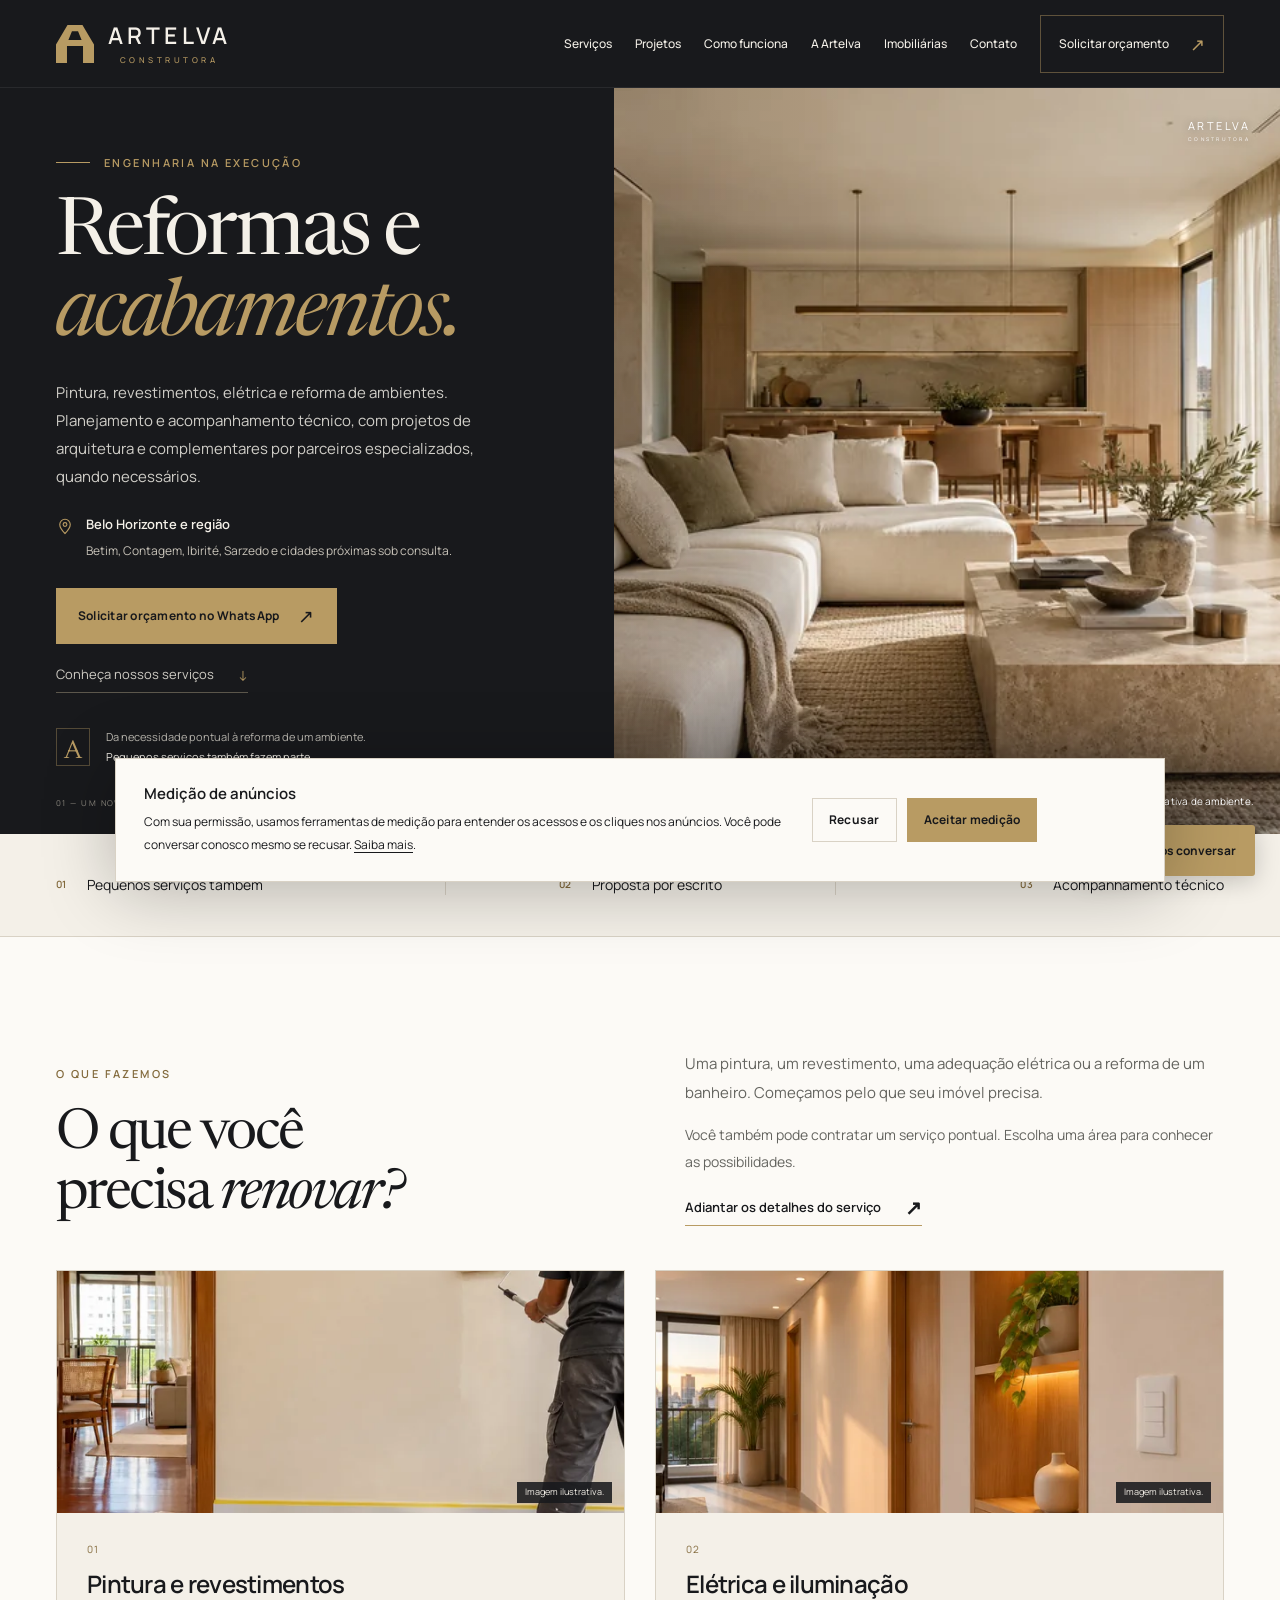
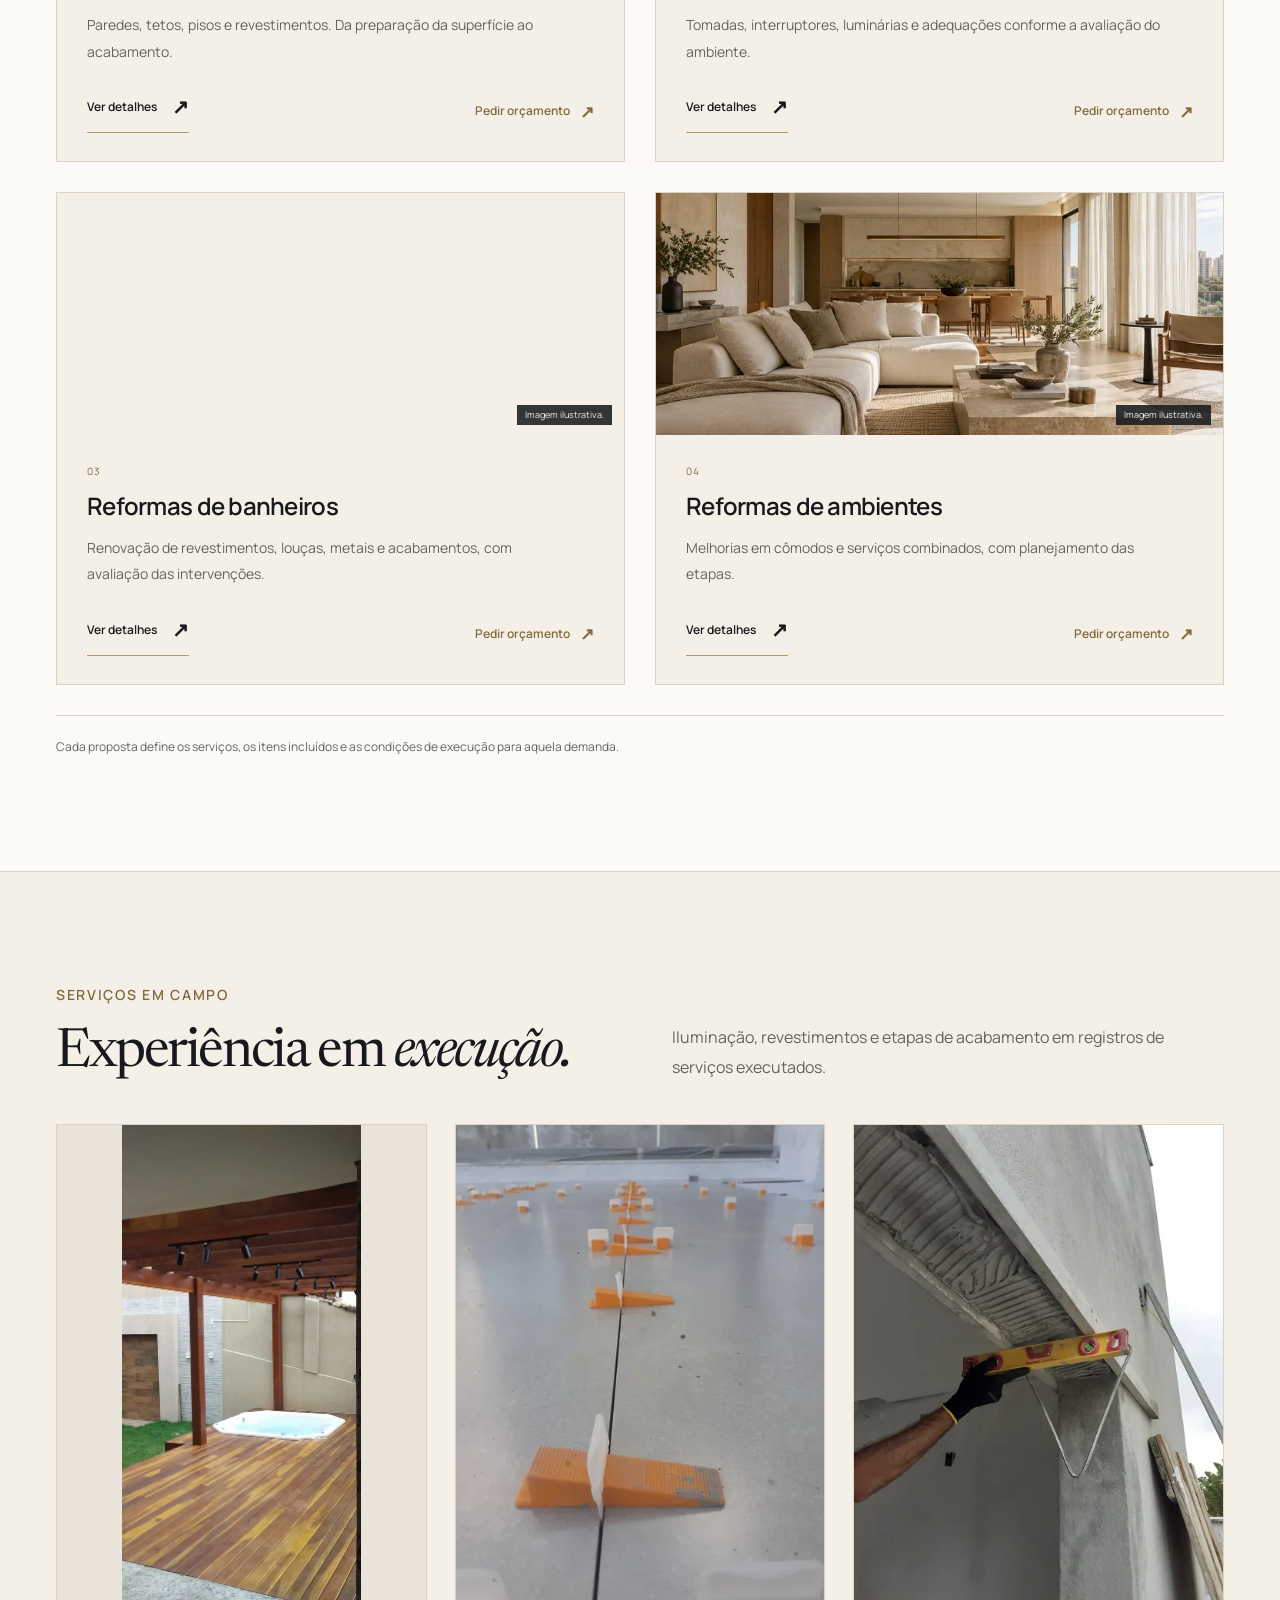
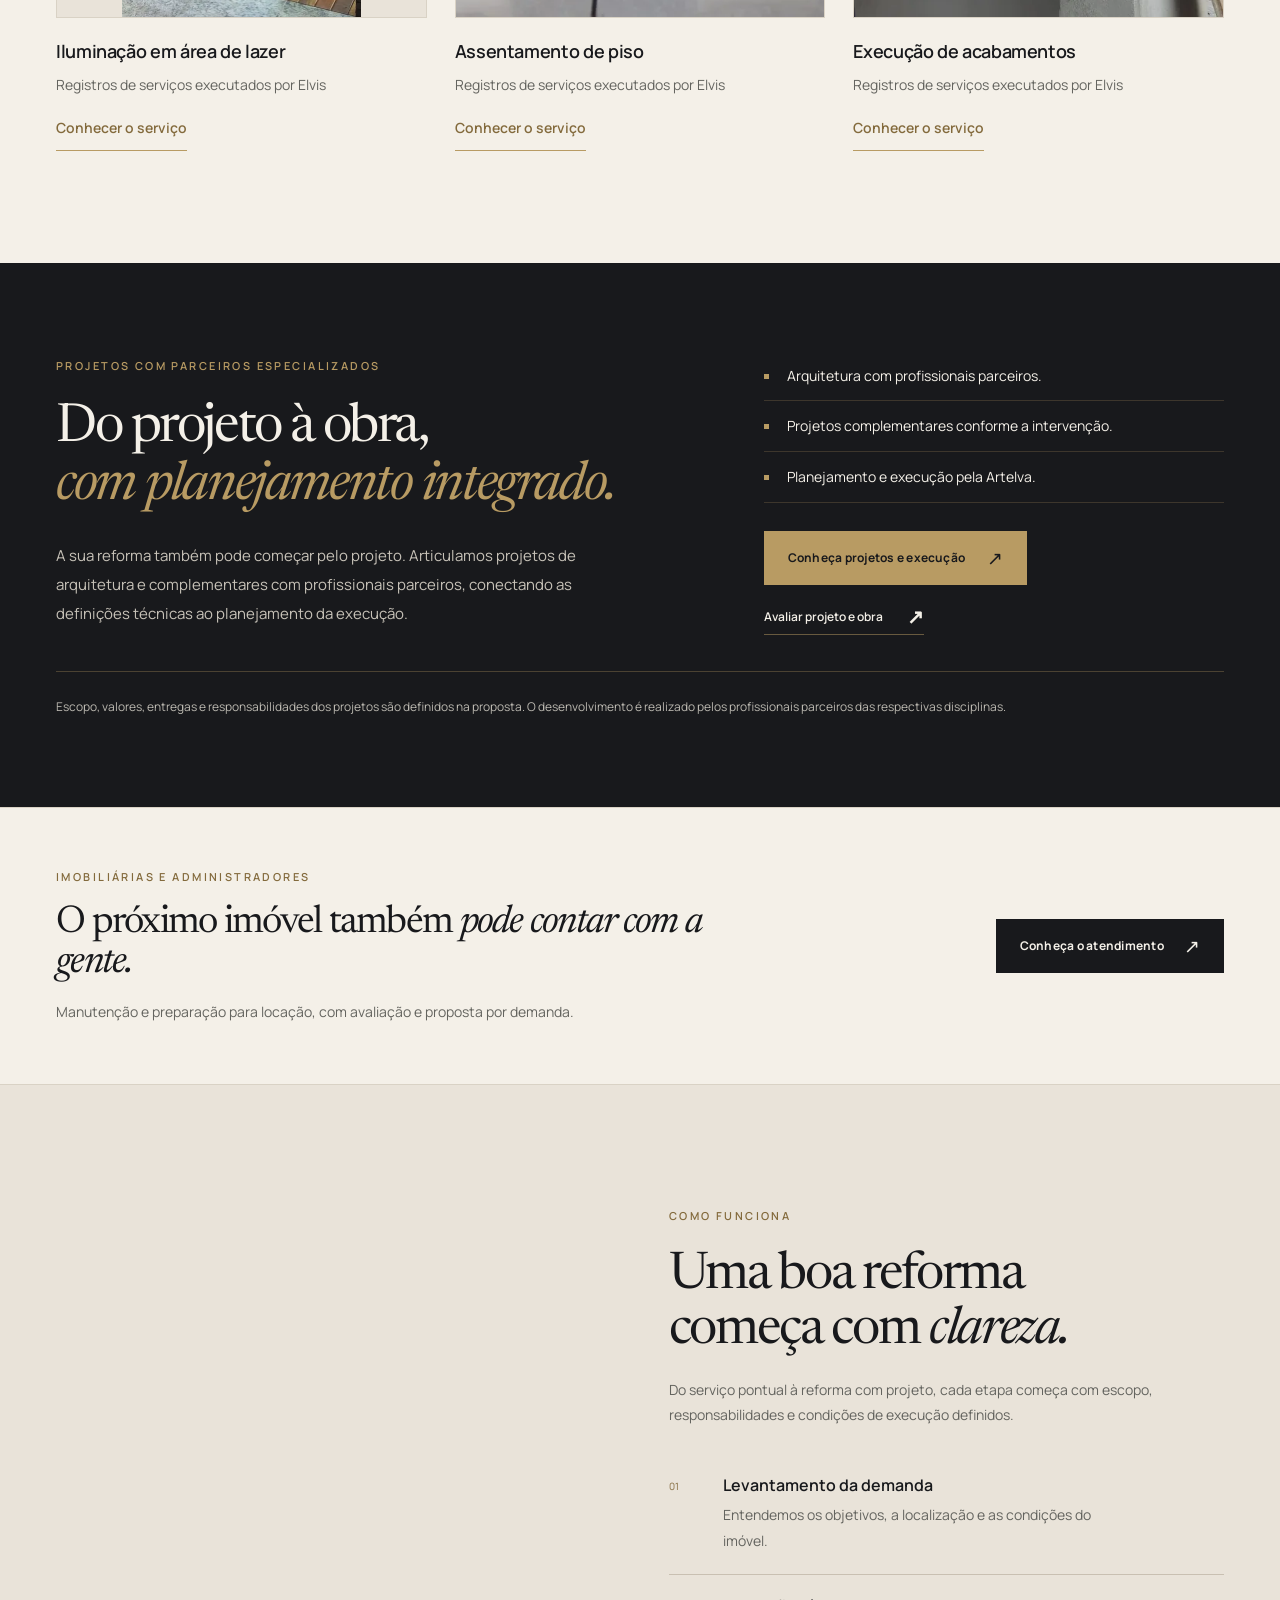
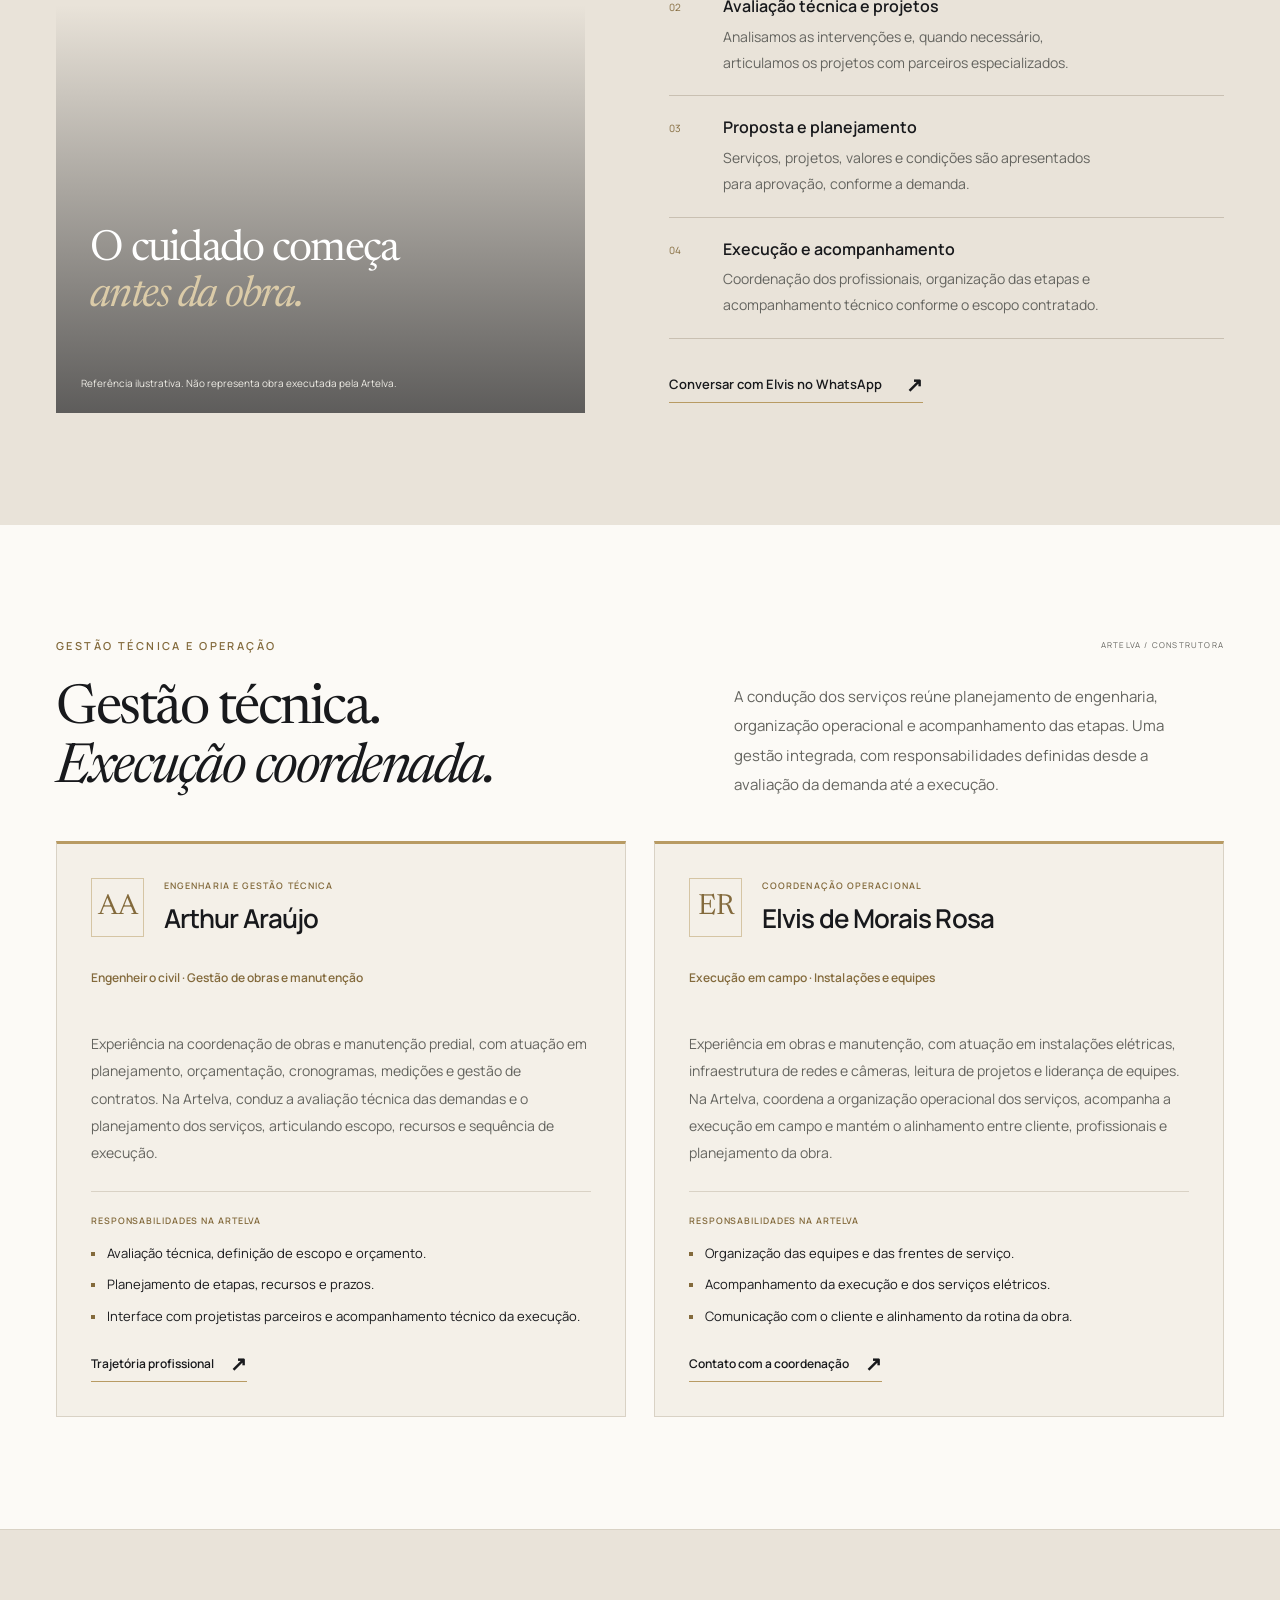
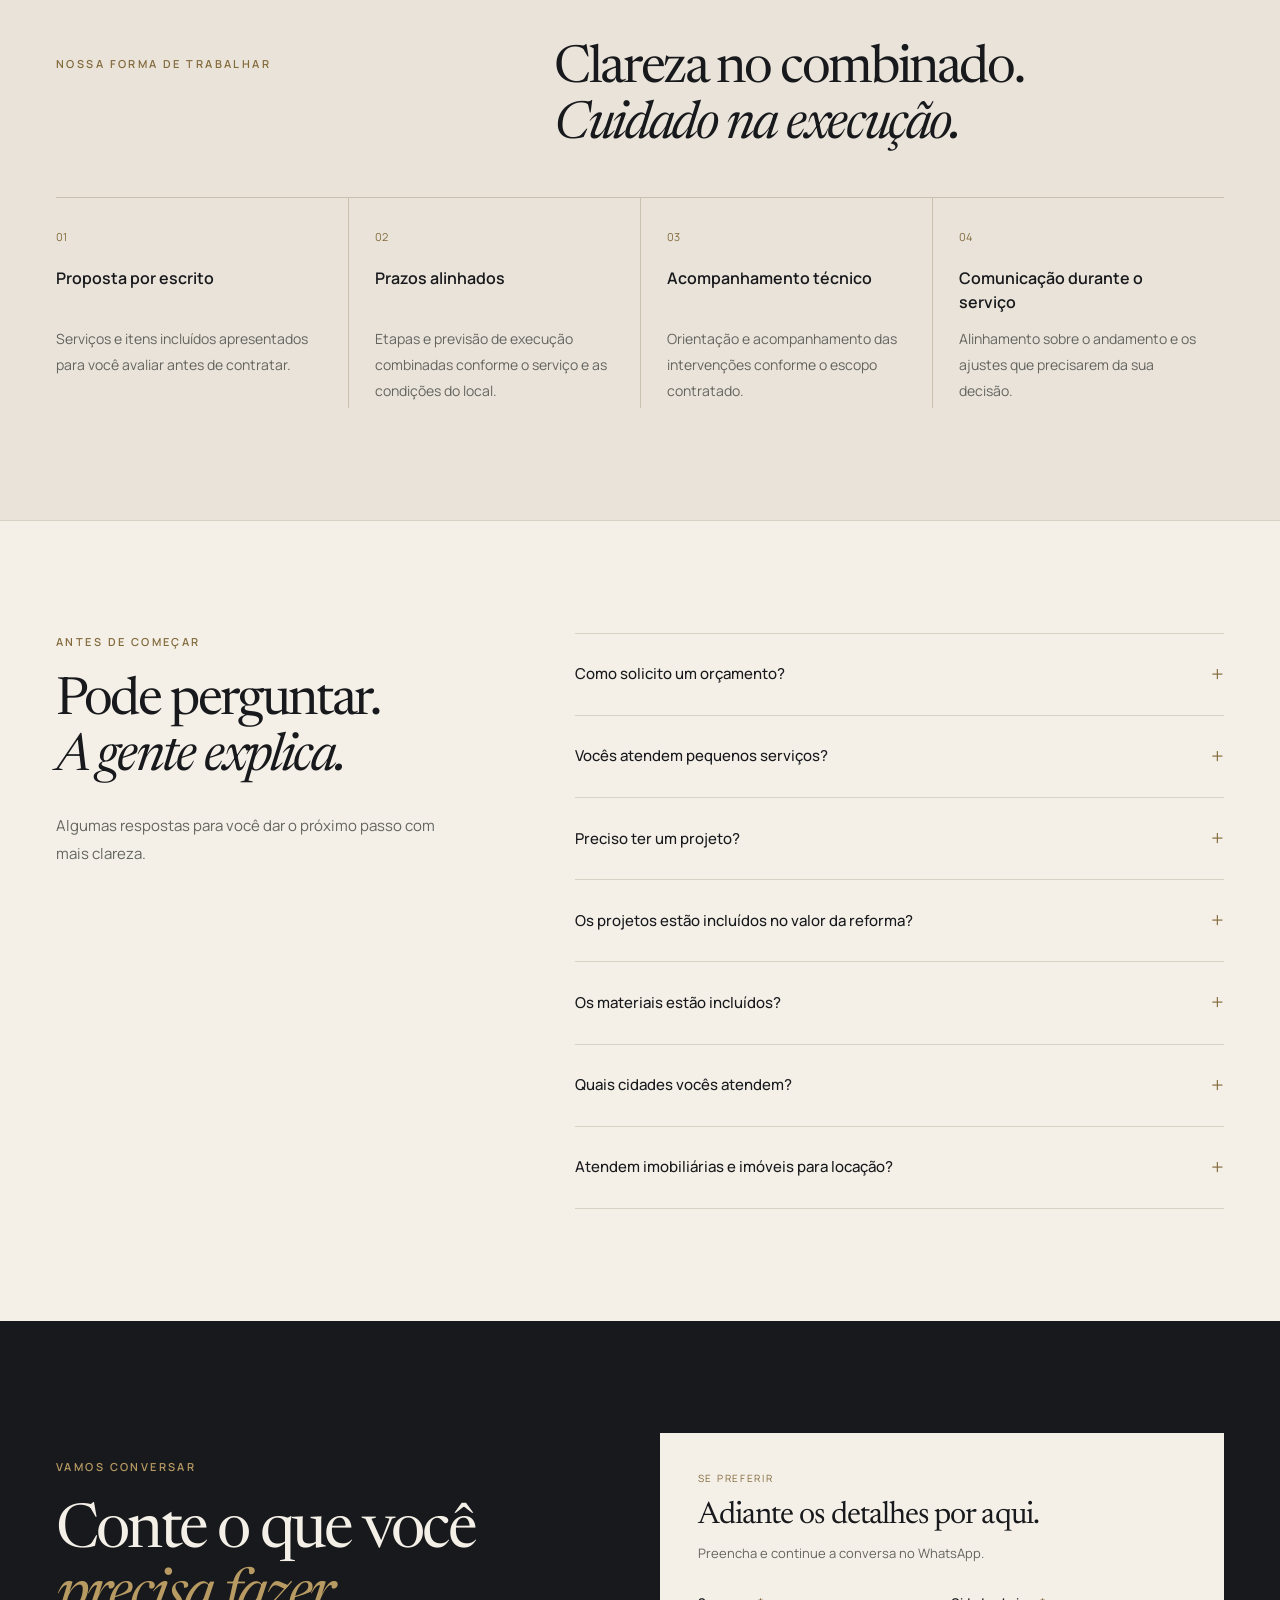
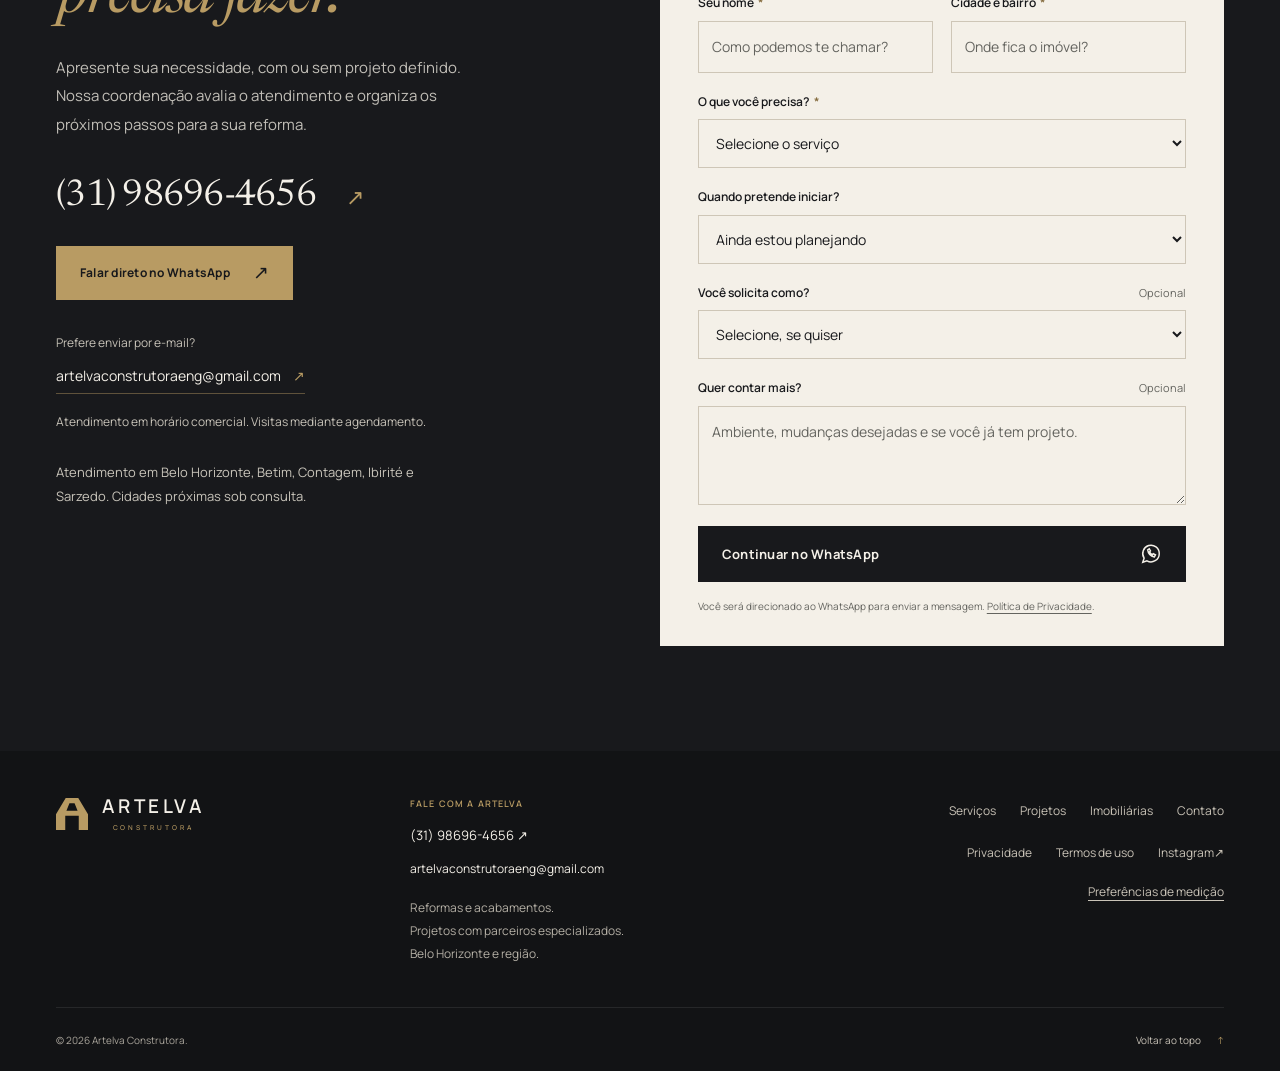
==== commit 9d66eaea: "Add files via upload" ====
--- a/index.html
+++ b/index.html
@@ -6,28 +6,28 @@
   <meta name="theme-color" content="#18191c">
   <title>Artelva Construtora | Reformas e projetos em BH</title>
   <meta name="description" content="Reformas e acabamentos em BH e região, com projetos de arquitetura e complementares por parceiros especializados. Planejamento e acompanhamento técnico.">
-  <link rel="canonical" href="https://labuxa.github.io/artelva/">
+  <link rel="canonical" href="https://artelvaconstrutora.com.br/">
   <meta property="og:type" content="website">
   <meta property="og:locale" content="pt_BR">
   <meta property="og:site_name" content="Artelva Construtora">
   <meta property="og:title" content="Reformas, projetos e execução em BH e região | Artelva">
   <meta property="og:description" content="Reformas e acabamentos em BH e região, com projetos de arquitetura e complementares por parceiros especializados. Planejamento e acompanhamento técnico.">
-  <meta property="og:url" content="https://labuxa.github.io/artelva/">
-  <meta property="og:image" content="https://labuxa.github.io/artelva/assets/images/artelva-compartilhamento.png">
+  <meta property="og:url" content="https://artelvaconstrutora.com.br/">
+  <meta property="og:image" content="https://artelvaconstrutora.com.br/assets/images/artelva-compartilhamento.png">
   <meta property="og:image:width" content="1254">
   <meta property="og:image:height" content="1254">
   <meta property="og:image:alt" content="Artelva Construtora — reformas e acabamentos em BH e região">
   <meta name="twitter:card" content="summary">
-  <meta name="twitter:image" content="https://labuxa.github.io/artelva/assets/images/artelva-compartilhamento.png">
+  <meta name="twitter:image" content="https://artelvaconstrutora.com.br/assets/images/artelva-compartilhamento.png">
   <link rel="icon" href="./assets/favicon.svg" type="image/svg+xml">
   <link rel="preload" href="./assets/fonts/manrope.woff2" as="font" type="font/woff2" crossorigin>
   <link rel="preload" href="./assets/fonts/newsreader.woff2" as="font" type="font/woff2" crossorigin>
   <link rel="preload" href="./assets/images/sala-1600.webp" as="image" imagesrcset="./assets/images/sala-800.webp 800w, ./assets/images/sala-1600.webp 1600w" imagesizes="(max-width: 760px) 100vw, 52vw">
-  <link rel="stylesheet" href="./styles.css?v=20261103-projetos">
-  <script src="./config.js?v=20261103-projetos" defer></script>
+  <link rel="stylesheet" href="./styles.css?v=20261127-fotos-elvis">
+  <script src="./config.js?v=20261121-dominio" defer></script>
   <script src="./script.js?v=20261103-projetos" defer></script>
   <script type="application/ld+json">
-  {"@context":"https://schema.org","@type":"GeneralContractor","name":"Artelva Construtora","url":"https://labuxa.github.io/artelva/","image":"https://labuxa.github.io/artelva/assets/images/artelva-compartilhamento.png","description":"Reformas, pintura, revestimentos e elétrica em Belo Horizonte e região. Projetos de arquitetura e complementares desenvolvidos por parceiros especializados, conforme o escopo contratado.","telephone":"+55 31 98696-4656","sameAs":["https://www.instagram.com/artelvaconstrutora/"],"areaServed":[{"@type":"City","name":"Belo Horizonte"},{"@type":"City","name":"Betim"},{"@type":"City","name":"Contagem"},{"@type":"City","name":"Ibirité"},{"@type":"City","name":"Sarzedo"}],"contactPoint":{"@type":"ContactPoint","telephone":"+55 31 98696-4656","contactType":"customer service","availableLanguage":"Portuguese","email":"artelvaconstrutoraeng@gmail.com"},"email":"artelvaconstrutoraeng@gmail.com","@id":"https://labuxa.github.io/artelva/#empresa"}
+  {"@context":"https://schema.org","@type":"GeneralContractor","name":"Artelva Construtora","url":"https://artelvaconstrutora.com.br/","image":"https://artelvaconstrutora.com.br/assets/images/artelva-compartilhamento.png","description":"Reformas, pintura, revestimentos e elétrica em Belo Horizonte e região. Projetos de arquitetura e complementares desenvolvidos por parceiros especializados, conforme o escopo contratado.","telephone":"+55 31 98696-4656","sameAs":["https://www.instagram.com/artelvaconstrutora/"],"areaServed":[{"@type":"City","name":"Belo Horizonte"},{"@type":"City","name":"Betim"},{"@type":"City","name":"Contagem"},{"@type":"City","name":"Ibirité"},{"@type":"City","name":"Sarzedo"}],"contactPoint":{"@type":"ContactPoint","telephone":"+55 31 98696-4656","contactType":"customer service","availableLanguage":"Portuguese","email":"artelvaconstrutoraeng@gmail.com"},"email":"artelvaconstrutoraeng@gmail.com","@id":"https://artelvaconstrutora.com.br/#empresa"}
   </script>
 </head>
 <body data-page-path="">
@@ -65,6 +65,20 @@
     </div>
 
     <section class="section services" id="servicos" aria-labelledby="services-title"><div class="container services-layout"><div class="section-intro services-heading"><div><p class="eyebrow dark-eyebrow">O QUE FAZEMOS</p><h2 id="services-title">O que você<br>precisa <em>renovar?</em></h2></div><div class="services-heading-copy"><p>Uma pintura, um revestimento, uma adequação elétrica ou a reforma de um banheiro. Começamos pelo que seu imóvel precisa.</p><p>Você também pode contratar um serviço pontual. Escolha uma área para conhecer as possibilidades.</p><a class="text-link" href="#contato">Adiantar os detalhes do serviço <span aria-hidden="true">↗</span></a></div></div><div class="service-card-grid"><article class="service-card"><figure class="service-card-visual"><img src="./assets/images/pintura-1200.webp" srcset="./assets/images/pintura-640.webp 640w, ./assets/images/pintura-1200.webp 1200w" sizes="(max-width: 760px) calc(100vw - 48px), 48vw" width="1536" height="1024" alt="Referência ilustrativa de pintura em parede clara, com piso protegido." loading="lazy" decoding="async"><figcaption>Imagem ilustrativa.</figcaption></figure><div class="service-card-copy"><span class="service-card-number" aria-hidden="true">01</span><h3>Pintura e revestimentos</h3><p>Paredes, tetos, pisos e revestimentos. Da preparação da superfície ao acabamento.</p><div class="service-card-actions"><a class="text-link" href="./servicos/pintura-revestimentos.html" aria-label="Ver detalhes de pintura e revestimentos">Ver detalhes <span aria-hidden="true">↗</span></a><a class="service-quote" href="https://wa.me/5531986964656?text=Ol%C3%A1%2C%20Elvis%21%20Vim%20pelo%20site%20da%20Artelva%20e%20gostaria%20de%20solicitar%20um%20or%C3%A7amento%20para%20pintura%20e%20revestimentos." data-whatsapp data-placement="home_service_pintura-revestimentos" data-whatsapp-service="Pintura e revestimentos" target="_blank" rel="noopener noreferrer">Pedir orçamento <span aria-hidden="true">↗</span></a></div></div></article><article class="service-card"><figure class="service-card-visual"><img src="./assets/images/iluminacao-1200.webp" srcset="./assets/images/iluminacao-640.webp 640w, ./assets/images/iluminacao-1200.webp 1200w" sizes="(max-width: 760px) calc(100vw - 48px), 48vw" width="1536" height="1024" alt="Referência ilustrativa de iluminação com spots e luz indireta em ambiente residencial." loading="lazy" decoding="async"><figcaption>Imagem ilustrativa.</figcaption></figure><div class="service-card-copy"><span class="service-card-number" aria-hidden="true">02</span><h3>Elétrica e iluminação</h3><p>Tomadas, interruptores, luminárias e adequações conforme a avaliação do ambiente.</p><div class="service-card-actions"><a class="text-link" href="./servicos/eletrica-iluminacao.html" aria-label="Ver detalhes de elétrica e iluminação">Ver detalhes <span aria-hidden="true">↗</span></a><a class="service-quote" href="https://wa.me/5531986964656?text=Ol%C3%A1%2C%20Elvis%21%20Vim%20pelo%20site%20da%20Artelva%20e%20gostaria%20de%20solicitar%20um%20or%C3%A7amento%20para%20el%C3%A9trica%20e%20ilumina%C3%A7%C3%A3o." data-whatsapp data-placement="home_service_eletrica-iluminacao" data-whatsapp-service="Elétrica e iluminação" target="_blank" rel="noopener noreferrer">Pedir orçamento <span aria-hidden="true">↗</span></a></div></div></article><article class="service-card"><figure class="service-card-visual"><img src="./assets/images/banheiro-1000.webp" srcset="./assets/images/banheiro-600.webp 600w, ./assets/images/banheiro-1000.webp 1000w" sizes="(max-width: 760px) calc(100vw - 48px), 48vw" width="1024" height="1536" alt="Referência ilustrativa de banheiro com revestimentos claros, bancada e metais." loading="lazy" decoding="async"><figcaption>Imagem ilustrativa.</figcaption></figure><div class="service-card-copy"><span class="service-card-number" aria-hidden="true">03</span><h3>Reformas de banheiros</h3><p>Renovação de revestimentos, louças, metais e acabamentos, com avaliação das intervenções.</p><div class="service-card-actions"><a class="text-link" href="./servicos/reforma-banheiro.html" aria-label="Ver detalhes de reformas de banheiros">Ver detalhes <span aria-hidden="true">↗</span></a><a class="service-quote" href="https://wa.me/5531986964656?text=Ol%C3%A1%2C%20Elvis%21%20Vim%20pelo%20site%20da%20Artelva%20e%20gostaria%20de%20solicitar%20um%20or%C3%A7amento%20para%20reformas%20de%20banheiros." data-whatsapp data-placement="home_service_reforma-banheiro" data-whatsapp-service="Reformas de banheiros" target="_blank" rel="noopener noreferrer">Pedir orçamento <span aria-hidden="true">↗</span></a></div></div></article><article class="service-card"><figure class="service-card-visual"><img src="./assets/images/sala-1600.webp" srcset="./assets/images/sala-800.webp 800w, ./assets/images/sala-1600.webp 1600w" sizes="(max-width: 760px) calc(100vw - 48px), 48vw" width="1536" height="1024" alt="Referência ilustrativa de sala integrada com acabamentos claros e madeira." loading="lazy" decoding="async"><figcaption>Imagem ilustrativa.</figcaption></figure><div class="service-card-copy"><span class="service-card-number" aria-hidden="true">04</span><h3>Reformas de ambientes</h3><p>Melhorias em cômodos e serviços combinados, com planejamento das etapas.</p><div class="service-card-actions"><a class="text-link" href="./servicos/reforma-ambientes.html" aria-label="Ver detalhes de reformas de ambientes">Ver detalhes <span aria-hidden="true">↗</span></a><a class="service-quote" href="https://wa.me/5531986964656?text=Ol%C3%A1%2C%20Elvis%21%20Vim%20pelo%20site%20da%20Artelva%20e%20gostaria%20de%20solicitar%20um%20or%C3%A7amento%20para%20reformas%20de%20ambientes." data-whatsapp data-placement="home_service_reforma-ambientes" data-whatsapp-service="Reformas de ambientes" target="_blank" rel="noopener noreferrer">Pedir orçamento <span aria-hidden="true">↗</span></a></div></div></article></div><p class="scope-note">Cada proposta define os serviços, os itens incluídos e as condições de execução para aquela demanda.</p></div></section>
+
+    <section class="section execution-section" id="experiencia" aria-labelledby="experience-title">
+      <div class="container">
+        <div class="execution-heading">
+          <div><p class="eyebrow dark-eyebrow">SERVIÇOS EM CAMPO</p><h2 id="experience-title">Experiência em <em>execução.</em></h2></div>
+          <p>Iluminação, revestimentos e etapas de acabamento em registros de serviços executados.</p>
+        </div>
+        <div class="execution-grid">
+<figure class="execution-card"><a class="execution-frame" href="./servicos/eletrica-iluminacao.html" aria-label="Conhecer o serviço: Iluminação em área de lazer"><img class="execution-photo execution-photo--full" src="./assets/images/elvis-iluminacao-area-lazer-720.webp" srcset="./assets/images/elvis-iluminacao-area-lazer-480.webp 480w, ./assets/images/elvis-iluminacao-area-lazer-720.webp 720w" sizes="(max-width: 760px) calc(100vw - 48px), 30vw" width="720" height="1480" alt="Trilhos com spots sob cobertura de madeira em área de lazer." loading="lazy" decoding="async"></a><figcaption><h3>Iluminação em área de lazer</h3><p class="execution-credit">Registros de serviços executados por Elvis</p><a class="execution-service-link" href="./servicos/eletrica-iluminacao.html">Conhecer o serviço</a></figcaption></figure>
+<figure class="execution-card"><a class="execution-frame" href="./servicos/pintura-revestimentos.html" aria-label="Conhecer o serviço: Assentamento de piso"><img class="execution-photo " src="./assets/images/elvis-assentamento-piso-1440.webp" srcset="./assets/images/elvis-assentamento-piso-480.webp 480w, ./assets/images/elvis-assentamento-piso-960.webp 960w, ./assets/images/elvis-assentamento-piso-1440.webp 1440w" sizes="(max-width: 760px) calc(100vw - 48px), 30vw" width="1440" height="1920" alt="Detalhe do assentamento de piso com niveladores durante a execução." loading="lazy" decoding="async"></a><figcaption><h3>Assentamento de piso</h3><p class="execution-credit">Registros de serviços executados por Elvis</p><a class="execution-service-link" href="./servicos/pintura-revestimentos.html">Conhecer o serviço</a></figcaption></figure>
+<figure class="execution-card"><a class="execution-frame" href="./servicos/pintura-revestimentos.html" aria-label="Conhecer o serviço: Execução de acabamentos"><img class="execution-photo " src="./assets/images/elvis-conferencia-nivel-1440.webp" srcset="./assets/images/elvis-conferencia-nivel-480.webp 480w, ./assets/images/elvis-conferencia-nivel-960.webp 960w, ./assets/images/elvis-conferencia-nivel-1440.webp 1440w" sizes="(max-width: 760px) calc(100vw - 48px), 30vw" width="1440" height="1920" alt="Conferência com nível durante a execução de acabamento em uma abertura." loading="lazy" decoding="async"></a><figcaption><h3>Execução de acabamentos</h3><p class="execution-credit">Registros de serviços executados por Elvis</p><a class="execution-service-link" href="./servicos/pintura-revestimentos.html">Conhecer o serviço</a></figcaption></figure>
+        </div>
+      </div>
+    </section>
 <section class="section project-feature" id="projetos" aria-labelledby="projects-title">
       <div class="container project-feature-layout">
         <div class="project-feature-copy"><p class="eyebrow">PROJETOS COM PARCEIROS ESPECIALIZADOS</p><h2 id="projects-title">Do projeto à obra,<br><em>com planejamento integrado.</em></h2><p>A sua reforma também pode começar pelo projeto. Articulamos projetos de arquitetura e complementares com profissionais parceiros, conectando as definições técnicas ao planejamento da execução.</p></div>
@@ -183,7 +197,7 @@
       <a class="brand" href="#inicio" aria-label="Artelva Construtora, início"><svg class="brand-symbol" viewBox="0 0 100 100" aria-hidden="true"><path fill="currentColor" fill-rule="evenodd" d="M30.3 0H69.6L100 51.1V100H71.1V55.1H28.9V100H0V51.1ZM42 16.3H58L67.4 39.7H32.6Z"/></svg><span class="brand-words"><span>ARTELVA</span><small>CONSTRUTORA</small></span></a>
       <div class="footer-contact"><p>FALE COM A ARTELVA</p><a class="" href="https://wa.me/5531986964656?text=Ol%C3%A1%21%20Vim%20pelo%20site%20da%20Artelva%20e%20gostaria%20de%20solicitar%20um%20or%C3%A7amento%20para%20um%20servi%C3%A7o." data-whatsapp data-placement="footer_phone" target="_blank" rel="noopener noreferrer"><span data-phone-display>(31) 98696-4656</span> <span aria-hidden="true">↗</span></a><a class="footer-email" href="mailto:artelvaconstrutoraeng@gmail.com" data-email data-placement="footer_email"><span data-email-display>artelvaconstrutoraeng@gmail.com</span></a><span>Reformas e acabamentos.<br>Projetos com parceiros especializados.<br>Belo Horizonte e região.</span></div>
       <div class="footer-links"><a href="#servicos">Serviços</a><a href="./servicos/projetos-parceiros.html">Projetos</a><a href="./imobiliarias.html">Imobiliárias</a><a href="#contato">Contato</a><a href="./privacidade.html">Privacidade</a><a href="./termos.html">Termos de uso</a><a href="https://www.instagram.com/artelvaconstrutora/" data-instagram target="_blank" rel="noopener noreferrer">Instagram <span aria-hidden="true">↗</span></a><button type="button" class="text-button" data-consent-settings hidden>Preferências de medição</button></div>
-    </div><div class="container footer-bottom"><p>© <span data-year>2026</span> Artelva Construtora.</p><p>Imagens ilustrativas. Não representam obras da Artelva.</p><a href="#inicio">Voltar ao topo <span aria-hidden="true">↑</span></a></div></footer>
+    </div><div class="container footer-bottom"><p>© <span data-year>2026</span> Artelva Construtora.</p><a href="#inicio">Voltar ao topo <span aria-hidden="true">↑</span></a></div></footer>
   <a class="floating-whatsapp" href="https://wa.me/5531986964656?text=Ol%C3%A1%21%20Vim%20pelo%20site%20da%20Artelva%20e%20gostaria%20de%20conversar%20sobre%20uma%20reforma." data-whatsapp data-placement="floating" target="_blank" rel="noopener noreferrer" aria-label="Conversar com a Artelva no WhatsApp"><svg viewBox="0 0 24 24" fill="none" stroke="currentColor" stroke-width="1.5" aria-hidden="true"><path d="M21 11.6a9 9 0 0 1-13.4 7.8L3 21l1.5-4.6A9 9 0 1 1 21 11.6Z"/><path d="M8.4 7.5c.5 3.9 3.2 6.8 7.3 7.7l1.2-2.2-2.5-1.3-1 1.1a7.2 7.2 0 0 1-3-3.1l1-1-1.3-2.4Z"/></svg><span>Vamos conversar</span></a>
   <section class="consent-banner" id="consent-banner" aria-labelledby="consent-title" hidden><div><h2 id="consent-title">Medição de anúncios</h2><p>Com sua permissão, usamos ferramentas de medição para entender os acessos e os cliques nos anúncios. Você pode conversar conosco mesmo se recusar. <a href="./privacidade.html">Saiba mais</a>.</p></div><div class="consent-actions"><button type="button" class="button button-outline" data-consent="denied">Recusar</button><button type="button" class="button button-gold" data-consent="granted">Aceitar medição</button></div></section>
 </body>
--- a/styles.css
+++ b/styles.css
@@ -667,3 +667,60 @@
 }
 @media print{.project-feature{background:white;color:black;padding:30px 0}.project-feature h2 em,.project-feature p,.project-feature li{color:black!important}.project-feature-layout{display:block}.project-feature-summary .button,.project-feature-summary .text-link{display:none}.project-context-note{display:none}}
 
+
+
+/* Registros de execução. Componentes limitados às galerias e à foto de elétrica. */
+.execution-section{background:var(--ivory);border-top:1px solid var(--line)}
+.execution-section--service{background:var(--paper)}
+.execution-heading{display:grid;grid-template-columns:1fr 1fr;gap:64px;align-items:end;margin-bottom:42px}
+.execution-heading .eyebrow{font-size:14px;letter-spacing:.12em;margin-bottom:18px}
+.execution-heading h2{font-size:clamp(43px,4.2vw,61px);line-height:1.08;max-width:650px}
+.execution-heading>p,.execution-heading-copy>p{font-size:16px;line-height:1.85;color:var(--muted);max-width:560px}
+.execution-grid{display:grid;grid-template-columns:repeat(3,minmax(0,1fr));gap:28px;align-items:start}
+.execution-card{min-width:0}
+.execution-frame{display:block;position:relative;aspect-ratio:3/4;overflow:hidden;background:var(--sand);border:1px solid var(--line)}
+.execution-photo{display:block;width:100%;height:100%;object-fit:cover}
+.execution-photo.execution-photo--full{object-fit:contain}
+.execution-frame:focus-visible{outline:3px solid var(--gold-dark);outline-offset:5px}
+.execution-card figcaption{padding-top:20px}
+.execution-card h3{font-size:18px;line-height:1.45;font-weight:600;margin:0 0 9px;letter-spacing:-.02em}
+.execution-credit{font-size:14px;line-height:1.65;color:var(--muted);margin:0}
+.execution-service-link{display:inline-flex;align-items:center;min-height:44px;margin-top:10px;border-bottom:1px solid var(--gold);font-size:14px;font-weight:600;line-height:1.55;color:var(--gold-dark)}
+.execution-service-link:hover{color:var(--ink);border-color:var(--ink)}
+.execution-grid--two{grid-template-columns:repeat(2,minmax(0,1fr));max-width:900px;margin-inline:auto;gap:36px}
+.execution-grid--landscape{grid-template-columns:repeat(2,minmax(0,1fr));gap:36px}
+.execution-grid--landscape .execution-frame{aspect-ratio:4/3}
+.execution-photo--floor-detail{object-fit:contain;object-position:center}
+.inner-hero-visual.execution-hero img{object-position:center top}
+.inner-hero-visual.execution-hero figcaption{font-size:14px;line-height:1.6;padding:46px 22px 18px}
+.execution-material-section .execution-heading h2{font-size:clamp(39px,4vw,56px)}
+@media(max-width:960px){
+ .execution-heading{gap:32px}
+ .execution-grid{gap:20px}
+ .execution-card h3{font-size:17px}
+ .execution-grid--two,.execution-grid--landscape{gap:24px}
+ .execution-heading .eyebrow{font-size:14px;letter-spacing:.08em}
+}
+@media(max-width:760px){
+ .execution-heading{grid-template-columns:1fr;gap:22px;margin-bottom:30px}
+ .execution-heading h2{font-size:clamp(42px,9vw,56px)}
+ .execution-heading>p,.execution-heading-copy>p{font-size:16px;max-width:100%}
+ .execution-grid,.execution-grid--two,.execution-grid--landscape{grid-template-columns:1fr;gap:34px;max-width:520px;margin-inline:auto}
+ .execution-frame{aspect-ratio:4/5}
+ .execution-card h3{font-size:20px;margin-bottom:8px}
+ .execution-card figcaption{padding-top:16px}
+ .execution-credit{font-size:14px}
+ .execution-section .execution-heading .eyebrow{font-size:14px;margin-bottom:18px}
+ .execution-grid--landscape .execution-frame{aspect-ratio:4/3}
+ .inner-hero-visual.execution-hero{height:360px}
+ .inner-hero-visual.execution-hero figcaption{font-size:14px;padding:44px 16px 16px}
+ .inner-hero-visual.execution-hero img{object-position:center top}
+ .execution-material-section .execution-heading h2{font-size:clamp(40px,8.7vw,54px)}
+}
+@media print{
+ .execution-section,.execution-material-section{padding:30px 0}
+ .execution-grid{grid-template-columns:repeat(3,minmax(0,1fr));gap:16px}
+ .execution-grid--two,.execution-grid--landscape{grid-template-columns:repeat(2,minmax(0,1fr))}
+ .execution-card{break-inside:avoid}
+ .execution-service-link{display:none}
+}
